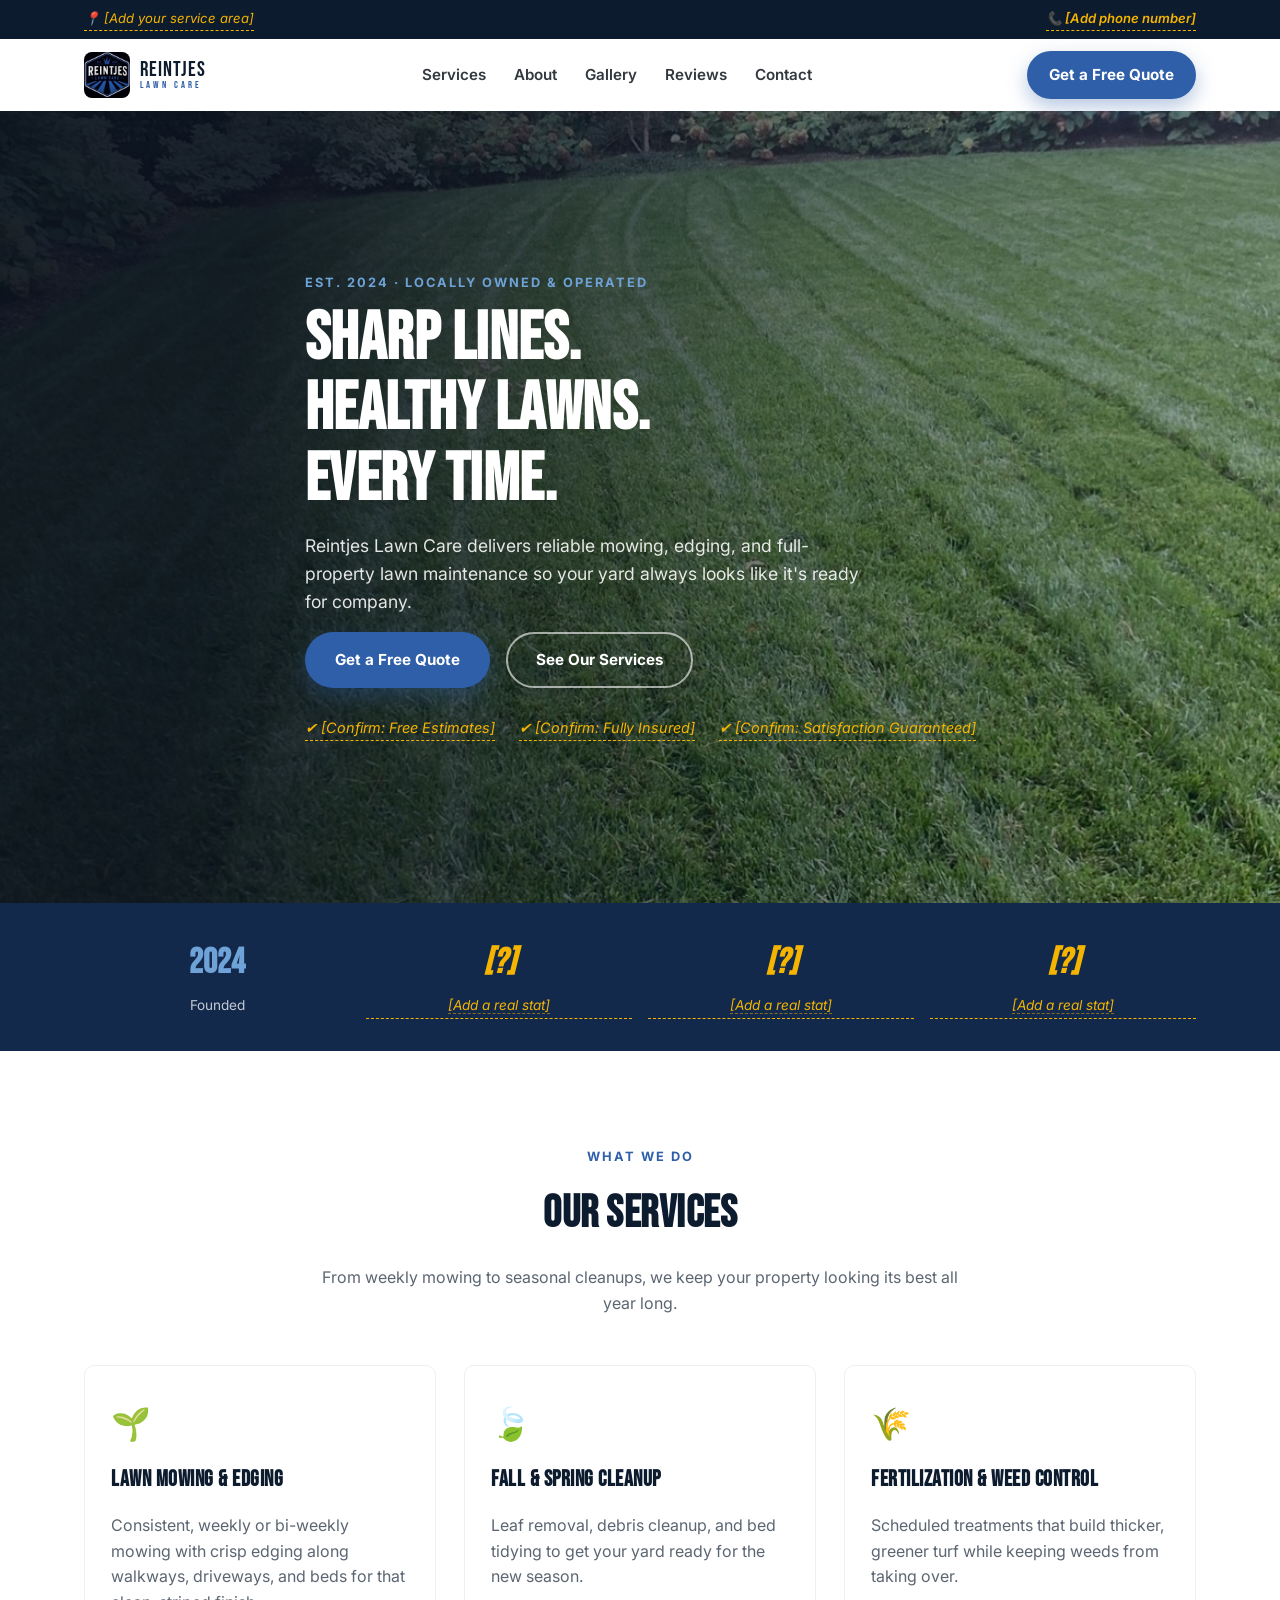
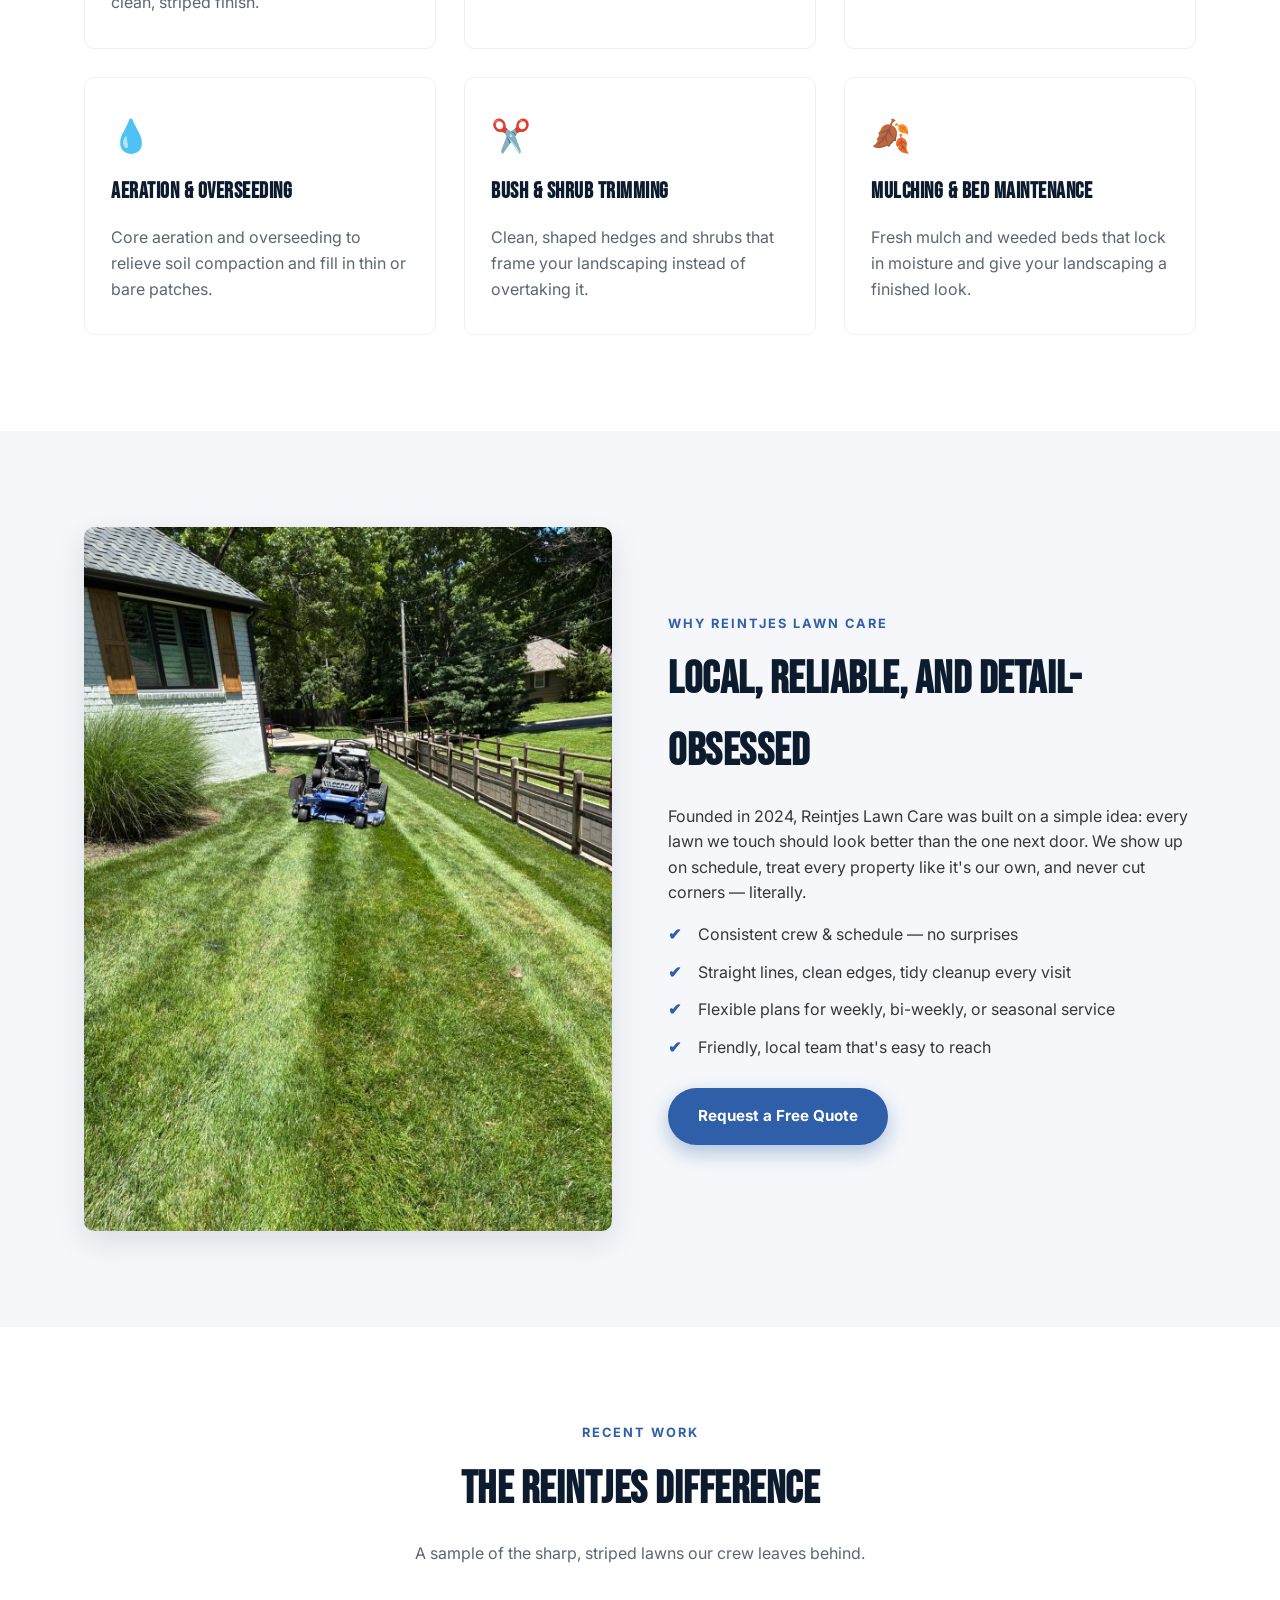
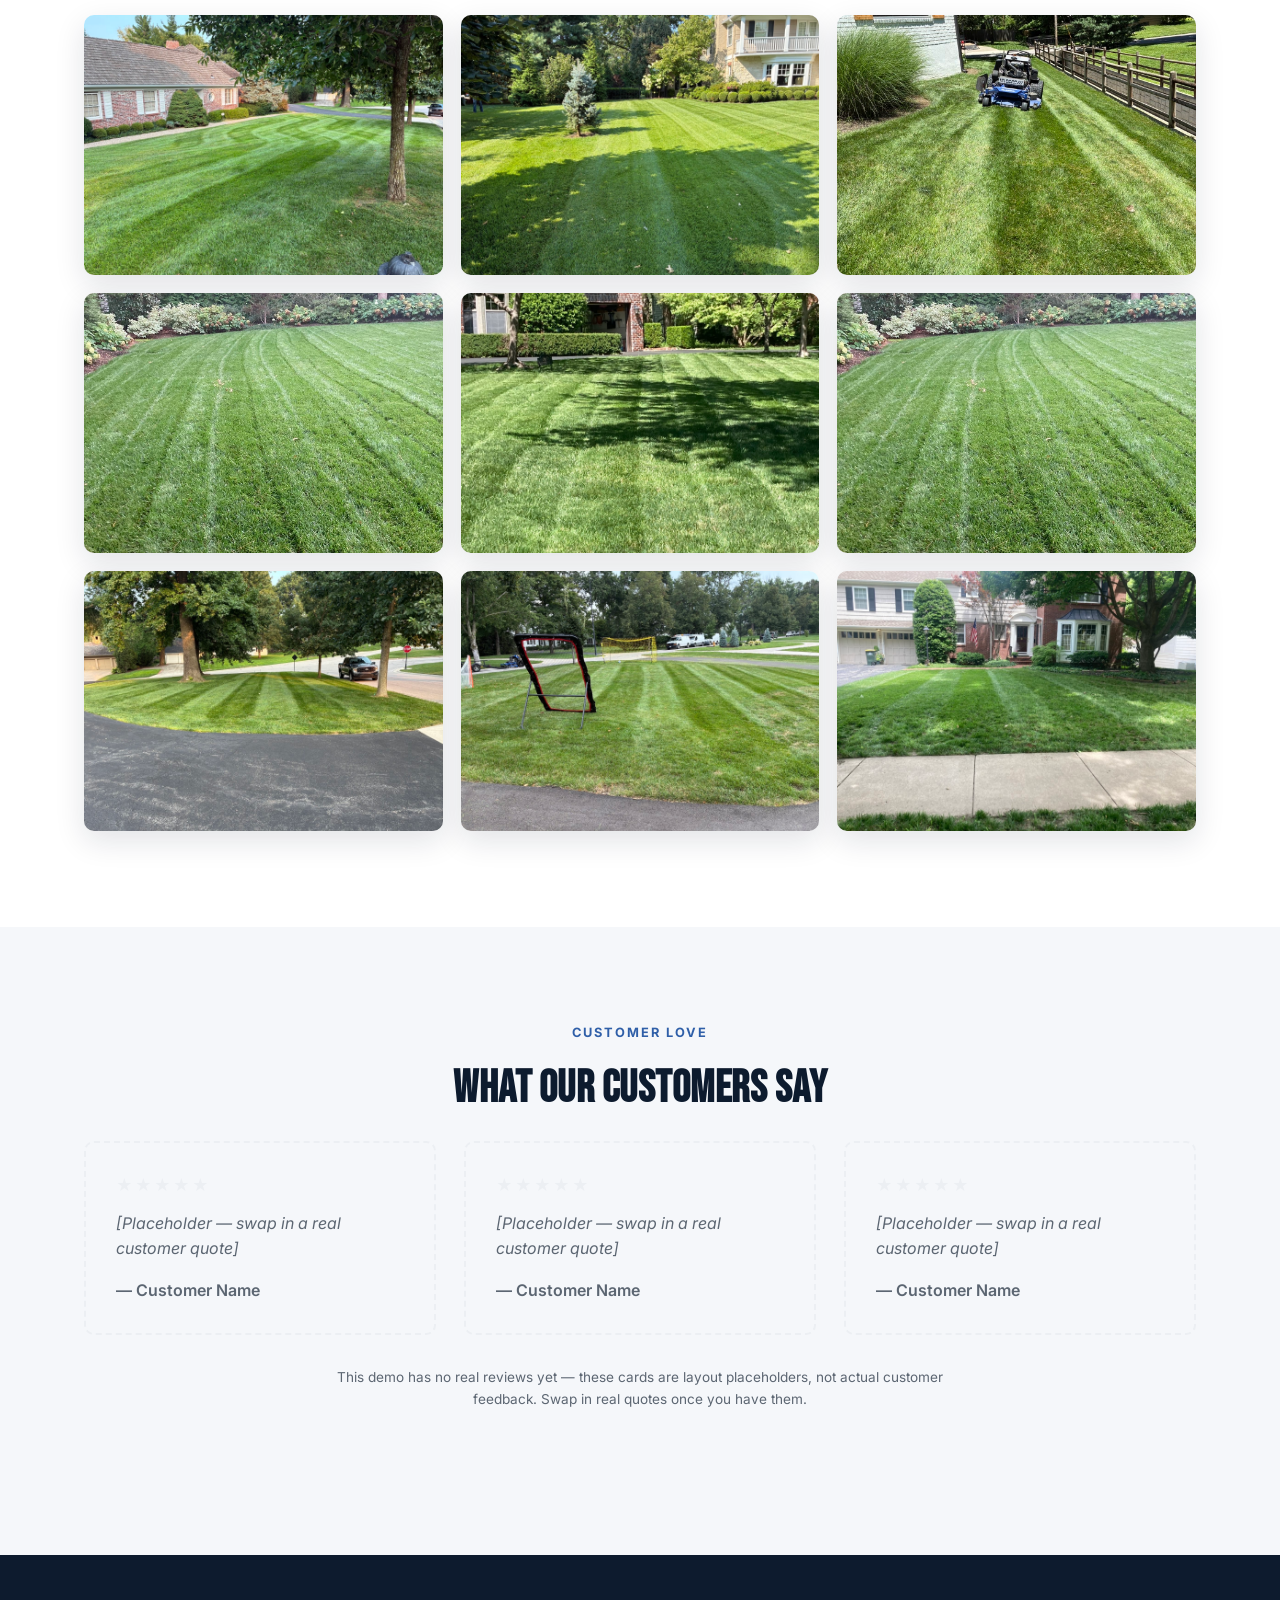
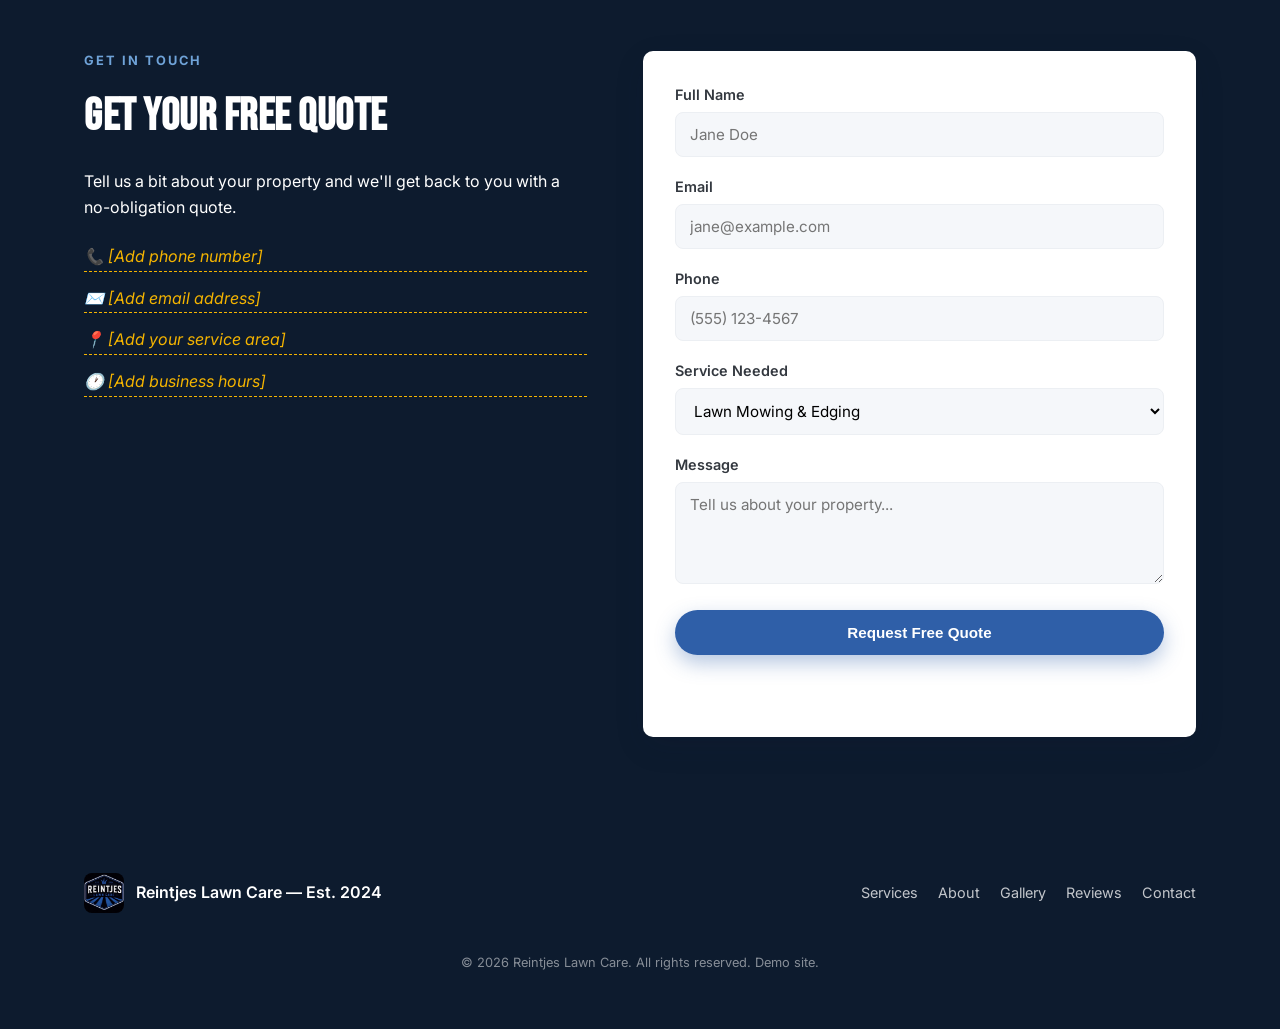
==== index.html @ 67ce86dc "Replace fabricated business facts with honest placeholders Web research turned up no real online pre" ====
<!DOCTYPE html>
<html lang="en">
<head>
<meta charset="UTF-8">
<meta name="viewport" content="width=device-width, initial-scale=1.0">
<title>Reintjes Lawn Care | Professional Lawn Service</title>
<meta name="description" content="Reintjes Lawn Care provides professional mowing, edging, fertilization, and cleanup services. Get a free quote today.">
<link rel="icon" href="assets/images/logo.jpg">
<link rel="preconnect" href="https://fonts.googleapis.com">
<link rel="preconnect" href="https://fonts.gstatic.com" crossorigin>
<link href="https://fonts.googleapis.com/css2?family=Bebas+Neue&family=Inter:wght@400;500;600;700;800&display=swap" rel="stylesheet">
<link rel="stylesheet" href="css/style.css">
</head>
<body>

<div class="topbar">
  <div class="container topbar-inner">
    <span class="placeholder-text">📍 [Add your service area]</span>
    <a href="#contact" class="placeholder-text">📞 [Add phone number]</a>
  </div>
</div>

<header class="site-header" id="header">
  <div class="container header-inner">
    <a href="#top" class="brand">
      <img src="assets/images/logo.jpg" alt="Reintjes Lawn Care logo" class="brand-logo">
      <span class="brand-text">REINTJES <span>LAWN CARE</span></span>
    </a>
    <nav class="main-nav" id="main-nav">
      <a href="#services">Services</a>
      <a href="#about">About</a>
      <a href="#gallery">Gallery</a>
      <a href="#reviews">Reviews</a>
      <a href="#contact">Contact</a>
    </nav>
    <a href="#contact" class="btn btn-primary nav-cta">Get a Free Quote</a>
    <button class="nav-toggle" id="nav-toggle" aria-label="Toggle menu">
      <span></span><span></span><span></span>
    </button>
  </div>
</header>

<section class="hero" id="top">
  <div class="hero-media">
    <img src="assets/images/hero-lawn.jpg" alt="Freshly mowed striped lawn by Reintjes Lawn Care">
    <div class="hero-overlay"></div>
  </div>
  <div class="container hero-content">
    <p class="eyebrow">Est. 2024 &middot; Locally Owned &amp; Operated</p>
    <h1>Sharp Lines. <br>Healthy Lawns. <br>Every Time.</h1>
    <p class="hero-sub">Reintjes Lawn Care delivers reliable mowing, edging, and full-property lawn maintenance so your yard always looks like it's ready for company.</p>
    <div class="hero-actions">
      <a href="#contact" class="btn btn-primary">Get a Free Quote</a>
      <a href="#services" class="btn btn-outline">See Our Services</a>
    </div>
    <ul class="hero-badges">
      <li class="placeholder-text">✔ [Confirm: Free Estimates]</li>
      <li class="placeholder-text">✔ [Confirm: Fully Insured]</li>
      <li class="placeholder-text">✔ [Confirm: Satisfaction Guaranteed]</li>
    </ul>
  </div>
</section>

<section class="strip">
  <div class="container strip-inner">
    <div class="strip-item"><strong>2024</strong><span>Founded</span></div>
    <div class="strip-item placeholder-text"><strong>[?]</strong><span>[Add a real stat]</span></div>
    <div class="strip-item placeholder-text"><strong>[?]</strong><span>[Add a real stat]</span></div>
    <div class="strip-item placeholder-text"><strong>[?]</strong><span>[Add a real stat]</span></div>
  </div>
</section>

<section class="section" id="services">
  <div class="container">
    <p class="eyebrow center">What We Do</p>
    <h2 class="section-title center">Our Services</h2>
    <p class="section-sub center">From weekly mowing to seasonal cleanups, we keep your property looking its best all year long.</p>
    <div class="services-grid">
      <div class="service-card">
        <div class="service-icon">🌱</div>
        <h3>Lawn Mowing &amp; Edging</h3>
        <p>Consistent, weekly or bi-weekly mowing with crisp edging along walkways, driveways, and beds for that clean, striped finish.</p>
      </div>
      <div class="service-card">
        <div class="service-icon">🍃</div>
        <h3>Fall &amp; Spring Cleanup</h3>
        <p>Leaf removal, debris cleanup, and bed tidying to get your yard ready for the new season.</p>
      </div>
      <div class="service-card">
        <div class="service-icon">🌾</div>
        <h3>Fertilization &amp; Weed Control</h3>
        <p>Scheduled treatments that build thicker, greener turf while keeping weeds from taking over.</p>
      </div>
      <div class="service-card">
        <div class="service-icon">💧</div>
        <h3>Aeration &amp; Overseeding</h3>
        <p>Core aeration and overseeding to relieve soil compaction and fill in thin or bare patches.</p>
      </div>
      <div class="service-card">
        <div class="service-icon">✂️</div>
        <h3>Bush &amp; Shrub Trimming</h3>
        <p>Clean, shaped hedges and shrubs that frame your landscaping instead of overtaking it.</p>
      </div>
      <div class="service-card">
        <div class="service-icon">🍂</div>
        <h3>Mulching &amp; Bed Maintenance</h3>
        <p>Fresh mulch and weeded beds that lock in moisture and give your landscaping a finished look.</p>
      </div>
    </div>
  </div>
</section>

<section class="section alt" id="about">
  <div class="container about-grid">
    <div class="about-media">
      <img src="assets/images/gallery-2.jpg" alt="Reintjes Lawn Care mower striping a backyard along a fence line">
    </div>
    <div class="about-copy">
      <p class="eyebrow">Why Reintjes Lawn Care</p>
      <h2 class="section-title">Local, Reliable, and Detail-Obsessed</h2>
      <p>Founded in 2024, Reintjes Lawn Care was built on a simple idea: every lawn we touch should look better than the one next door. We show up on schedule, treat every property like it's our own, and never cut corners &mdash; literally.</p>
      <ul class="checklist">
        <li>Consistent crew &amp; schedule &mdash; no surprises</li>
        <li>Straight lines, clean edges, tidy cleanup every visit</li>
        <li>Flexible plans for weekly, bi-weekly, or seasonal service</li>
        <li>Friendly, local team that's easy to reach</li>
      </ul>
      <a href="#contact" class="btn btn-primary">Request a Free Quote</a>
    </div>
  </div>
</section>

<section class="section" id="gallery">
  <div class="container">
    <p class="eyebrow center">Recent Work</p>
    <h2 class="section-title center">The Reintjes Difference</h2>
    <p class="section-sub center">A sample of the sharp, striped lawns our crew leaves behind.</p>
    <div class="gallery-grid">
      <div class="gallery-item">
        <img src="assets/images/gallery-3.jpg" alt="Striped front lawn along a driveway">
      </div>
      <div class="gallery-item">
        <img src="assets/images/gallery-1.jpg" alt="Large backyard with crosshatch mowing pattern">
      </div>
      <div class="gallery-item">
        <img src="assets/images/gallery-2.jpg" alt="Zero-turn mower cutting clean stripes along a fence line">
      </div>
      <div class="gallery-item">
        <img src="assets/images/gallery-4.jpg" alt="Backyard lawn bordered by garden beds at dusk">
      </div>
      <div class="gallery-item">
        <img src="assets/images/gallery-5.jpg" alt="Shaded front lawn with crisp mowing stripes">
      </div>
      <div class="gallery-item">
        <img src="assets/images/hero-lawn.jpg" alt="Freshly striped backyard lawn">
      </div>
      <div class="gallery-item">
        <img src="assets/images/gallery-6.jpg" alt="Striped corner-lot lawn near a stop sign">
      </div>
      <div class="gallery-item">
        <img src="assets/images/gallery-7.jpg" alt="Backyard practice field with crisp mowing stripes">
      </div>
      <div class="gallery-item">
        <img src="assets/images/gallery-8.jpg" alt="Striped front lawn of a brick colonial home">
      </div>
    </div>
  </div>
</section>

<section class="section alt" id="reviews">
  <div class="container">
    <p class="eyebrow center">Customer Love</p>
    <h2 class="section-title center">What Our Customers Say</h2>
    <div class="reviews-grid reviews-placeholder">
      <div class="review-card placeholder-card">
        <div class="stars">★★★★★</div>
        <p>[Placeholder — swap in a real customer quote]</p>
        <span class="review-author">&mdash; Customer Name</span>
      </div>
      <div class="review-card placeholder-card">
        <div class="stars">★★★★★</div>
        <p>[Placeholder — swap in a real customer quote]</p>
        <span class="review-author">&mdash; Customer Name</span>
      </div>
      <div class="review-card placeholder-card">
        <div class="stars">★★★★★</div>
        <p>[Placeholder — swap in a real customer quote]</p>
        <span class="review-author">&mdash; Customer Name</span>
      </div>
    </div>
    <p class="section-sub center placeholder-note">This demo has no real reviews yet — these cards are layout placeholders, not actual customer feedback. Swap in real quotes once you have them.</p>
  </div>
</section>

<section class="section cta-section" id="contact">
  <div class="container contact-grid">
    <div class="contact-info">
      <p class="eyebrow">Get In Touch</p>
      <h2 class="section-title">Get Your Free Quote</h2>
      <p>Tell us a bit about your property and we'll get back to you with a no-obligation quote.</p>
      <ul class="contact-details">
        <li class="placeholder-text">📞 [Add phone number]</li>
        <li class="placeholder-text">✉️ [Add email address]</li>
        <li class="placeholder-text">📍 [Add your service area]</li>
        <li class="placeholder-text">🕐 [Add business hours]</li>
      </ul>
    </div>
    <form class="contact-form" id="quote-form">
      <div class="form-row">
        <label for="name">Full Name</label>
        <input type="text" id="name" name="name" required placeholder="Jane Doe">
      </div>
      <div class="form-row">
        <label for="email">Email</label>
        <input type="email" id="email" name="email" required placeholder="jane@example.com">
      </div>
      <div class="form-row">
        <label for="phone">Phone</label>
        <input type="tel" id="phone" name="phone" placeholder="(555) 123-4567">
      </div>
      <div class="form-row">
        <label for="service">Service Needed</label>
        <select id="service" name="service">
          <option>Lawn Mowing &amp; Edging</option>
          <option>Fall / Spring Cleanup</option>
          <option>Fertilization &amp; Weed Control</option>
          <option>Aeration &amp; Overseeding</option>
          <option>Bush &amp; Shrub Trimming</option>
          <option>Mulching &amp; Bed Maintenance</option>
          <option>Other</option>
        </select>
      </div>
      <div class="form-row">
        <label for="message">Message</label>
        <textarea id="message" name="message" rows="4" placeholder="Tell us about your property..."></textarea>
      </div>
      <button type="submit" class="btn btn-primary btn-block">Request Free Quote</button>
      <p class="form-note" id="form-note"></p>
    </form>
  </div>
</section>

<footer class="site-footer">
  <div class="container footer-inner">
    <div class="footer-brand">
      <img src="assets/images/logo.jpg" alt="Reintjes Lawn Care logo">
      <p>Reintjes Lawn Care &mdash; Est. 2024</p>
    </div>
    <nav class="footer-nav">
      <a href="#services">Services</a>
      <a href="#about">About</a>
      <a href="#gallery">Gallery</a>
      <a href="#reviews">Reviews</a>
      <a href="#contact">Contact</a>
    </nav>
    <p class="footer-copy">&copy; <span id="year"></span> Reintjes Lawn Care. All rights reserved. Demo site.</p>
  </div>
</footer>

<a href="#contact" class="floating-cta">Get a Free Quote</a>

<script src="js/script.js"></script>
</body>
</html>
---- css/style.css ----
:root {
  --navy: #0d1b2e;
  --navy-2: #13294b;
  --blue: #2f5fa8;
  --blue-light: #6fa3d8;
  --white: #ffffff;
  --gray-50: #f5f7fa;
  --gray-100: #eceff3;
  --gray-500: #5c6672;
  --gray-700: #33383f;
  --shadow: 0 10px 30px rgba(13, 27, 46, 0.12);
  --radius: 10px;
  --max-width: 1160px;
}

* { box-sizing: border-box; }
html { scroll-behavior: smooth; }

body {
  margin: 0;
  font-family: 'Inter', -apple-system, BlinkMacSystemFont, 'Segoe UI', sans-serif;
  color: var(--gray-700);
  background: var(--white);
  line-height: 1.6;
}

img { max-width: 100%; display: block; }

.container {
  max-width: var(--max-width);
  margin: 0 auto;
  padding: 0 24px;
}

h1, h2, h3 {
  font-family: 'Bebas Neue', 'Inter', sans-serif;
  letter-spacing: 0.5px;
  color: var(--navy);
  margin: 0 0 16px;
}

h1 { font-size: clamp(2.6rem, 6vw, 4.2rem); line-height: 1.05; }
h2.section-title { font-size: clamp(2rem, 4vw, 2.8rem); }
h3 { font-size: 1.35rem; }

p { margin: 0 0 16px; }

.eyebrow {
  text-transform: uppercase;
  letter-spacing: 2px;
  font-weight: 700;
  font-size: 0.8rem;
  color: var(--blue);
  margin-bottom: 10px;
}
.eyebrow.center, .center { text-align: center; }
.section-title.center { }
.section-sub {
  max-width: 640px;
  margin: 0 auto 48px;
  color: var(--gray-500);
}
.section-sub.center { text-align: center; }

/* Buttons */
.btn {
  display: inline-flex;
  align-items: center;
  justify-content: center;
  padding: 14px 28px;
  border-radius: 999px;
  font-weight: 700;
  text-decoration: none;
  font-size: 0.95rem;
  border: 2px solid transparent;
  cursor: pointer;
  transition: transform 0.15s ease, box-shadow 0.15s ease, background 0.15s ease, color 0.15s ease;
}
.btn-primary {
  background: var(--blue);
  color: var(--white);
  box-shadow: 0 8px 20px rgba(47, 95, 168, 0.35);
}
.btn-primary:hover { background: #26518f; transform: translateY(-2px); }
.btn-outline {
  background: transparent;
  color: var(--white);
  border-color: rgba(255,255,255,0.6);
}
.btn-outline:hover { background: rgba(255,255,255,0.12); transform: translateY(-2px); }
.btn-block { width: 100%; border: none; }

/* Top bar */
.topbar {
  background: var(--navy);
  color: rgba(255,255,255,0.85);
  font-size: 0.82rem;
}
.topbar-inner {
  display: flex;
  justify-content: space-between;
  align-items: center;
  padding: 8px 24px;
  flex-wrap: wrap;
  gap: 6px;
}
.topbar a { color: var(--white); text-decoration: none; font-weight: 600; }

/* Header */
.site-header {
  background: var(--white);
  box-shadow: 0 2px 10px rgba(13,27,46,0.06);
  position: sticky;
  top: 0;
  z-index: 100;
}
.header-inner {
  display: flex;
  align-items: center;
  justify-content: space-between;
  padding: 12px 24px;
  gap: 16px;
}
.brand {
  display: flex;
  align-items: center;
  gap: 10px;
  text-decoration: none;
}
.brand-logo {
  width: 46px;
  height: 46px;
  object-fit: cover;
  border-radius: 8px;
}
.brand-text {
  font-family: 'Bebas Neue', sans-serif;
  font-size: 1.3rem;
  color: var(--navy);
  letter-spacing: 1px;
  line-height: 1;
}
.brand-text span { display: block; font-size: 0.65rem; color: var(--blue); letter-spacing: 3px; }

.main-nav {
  display: flex;
  gap: 28px;
  flex: 1;
  justify-content: center;
}
.main-nav a {
  text-decoration: none;
  color: var(--gray-700);
  font-weight: 600;
  font-size: 0.95rem;
}
.main-nav a:hover { color: var(--blue); }

.nav-cta { white-space: nowrap; padding: 10px 20px; }

.nav-toggle {
  display: none;
  flex-direction: column;
  gap: 5px;
  background: none;
  border: none;
  cursor: pointer;
  padding: 6px;
}
.nav-toggle span {
  width: 24px;
  height: 2px;
  background: var(--navy);
  display: block;
}

/* Hero */
.hero {
  position: relative;
  min-height: 88vh;
  display: flex;
  align-items: center;
  overflow: hidden;
}
.hero-media {
  position: absolute;
  inset: 0;
  z-index: 0;
}
.hero-media img {
  width: 100%;
  height: 100%;
  object-fit: cover;
}
.hero-overlay {
  position: absolute;
  inset: 0;
  background: linear-gradient(100deg, rgba(9,17,29,0.92) 20%, rgba(9,17,29,0.55) 60%, rgba(9,17,29,0.35) 100%);
}
.hero-content {
  position: relative;
  z-index: 1;
  color: var(--white);
  padding-top: 60px;
  padding-bottom: 60px;
  max-width: 760px;
}
.hero-content h1 { color: var(--white); }
.hero .eyebrow { color: var(--blue-light); }
.hero-sub {
  font-size: 1.1rem;
  color: rgba(255,255,255,0.88);
  max-width: 560px;
}
.hero-actions { display: flex; gap: 16px; flex-wrap: wrap; margin-bottom: 28px; }
.hero-badges {
  list-style: none;
  padding: 0;
  margin: 0;
  display: flex;
  gap: 24px;
  flex-wrap: wrap;
  font-size: 0.9rem;
  color: rgba(255,255,255,0.85);
}

/* Stat strip */
.strip {
  background: var(--navy-2);
  color: var(--white);
}
.strip-inner {
  display: grid;
  grid-template-columns: repeat(4, 1fr);
  gap: 16px;
  padding: 32px 24px;
  text-align: center;
}
.strip-item strong {
  display: block;
  font-family: 'Bebas Neue', sans-serif;
  font-size: 2.2rem;
  color: var(--blue-light);
}
.strip-item span { font-size: 0.85rem; color: rgba(255,255,255,0.75); }

/* Sections */
.section { padding: 96px 0; }
.section.alt { background: var(--gray-50); }

/* Services */
.services-grid {
  display: grid;
  grid-template-columns: repeat(3, 1fr);
  gap: 28px;
}
.service-card {
  background: var(--white);
  border: 1px solid var(--gray-100);
  border-radius: var(--radius);
  padding: 32px 26px;
  transition: transform 0.2s ease, box-shadow 0.2s ease;
}
.service-card:hover {
  transform: translateY(-6px);
  box-shadow: var(--shadow);
}
.service-icon { font-size: 2rem; margin-bottom: 14px; }
.service-card p { color: var(--gray-500); margin-bottom: 0; }

/* About */
.about-grid {
  display: grid;
  grid-template-columns: 1fr 1fr;
  gap: 56px;
  align-items: center;
}
.about-media img {
  border-radius: var(--radius);
  box-shadow: var(--shadow);
}
.checklist {
  list-style: none;
  padding: 0;
  margin: 0 0 28px;
}
.checklist li {
  padding-left: 30px;
  position: relative;
  margin-bottom: 12px;
  color: var(--gray-700);
}
.checklist li::before {
  content: "✔";
  position: absolute;
  left: 0;
  color: var(--blue);
  font-weight: 700;
}

/* Gallery */
.gallery-grid {
  display: grid;
  grid-template-columns: repeat(3, 1fr);
  grid-auto-rows: 260px;
  gap: 18px;
}
.gallery-item {
  overflow: hidden;
  border-radius: var(--radius);
  box-shadow: var(--shadow);
}
.gallery-item img {
  width: 100%;
  height: 100%;
  object-fit: cover;
  transition: transform 0.4s ease;
}
.gallery-item:hover img { transform: scale(1.05); }

/* Reviews */
.reviews-grid {
  display: grid;
  grid-template-columns: repeat(3, 1fr);
  gap: 28px;
}
.review-card {
  background: var(--white);
  border-radius: var(--radius);
  padding: 30px;
  box-shadow: var(--shadow);
}
.stars { color: #f4b400; letter-spacing: 2px; margin-bottom: 12px; }
.review-author { font-weight: 700; color: var(--navy); }

.placeholder-card {
  border: 2px dashed var(--gray-100);
  box-shadow: none;
  background: var(--gray-50);
}
.placeholder-card .stars { color: var(--gray-100); }
.placeholder-card p { color: var(--gray-500); font-style: italic; }
.placeholder-card .review-author { color: var(--gray-500); font-weight: 600; }
.placeholder-note { margin-top: 32px; font-size: 0.85rem; }

.placeholder-text {
  color: #f4b400 !important;
  border-bottom: 1px dashed #f4b400;
  padding-bottom: 1px;
  font-style: italic;
}
.placeholder-text:hover { color: #f4b400 !important; }
.placeholder-text strong,
.placeholder-text span { color: #f4b400 !important; }
.strip-item.placeholder-text span { border-bottom: 1px dashed rgba(244, 180, 0, 0.5); }

/* Contact */
.cta-section { background: var(--navy); color: var(--white); }
.cta-section .eyebrow { color: var(--blue-light); }
.cta-section .section-title { color: var(--white); }
.contact-grid {
  display: grid;
  grid-template-columns: 1fr 1.1fr;
  gap: 56px;
  align-items: start;
}
.contact-details { list-style: none; padding: 0; margin-top: 24px; }
.contact-details li { margin-bottom: 14px; font-size: 1rem; }
.contact-details a { color: var(--white); text-decoration: none; font-weight: 600; }

.contact-form {
  background: var(--white);
  padding: 32px;
  border-radius: var(--radius);
  box-shadow: var(--shadow);
  color: var(--gray-700);
}
.form-row { margin-bottom: 18px; }
.form-row label {
  display: block;
  font-weight: 600;
  margin-bottom: 6px;
  font-size: 0.9rem;
}
.form-row input,
.form-row select,
.form-row textarea {
  width: 100%;
  padding: 12px 14px;
  border: 1px solid var(--gray-100);
  border-radius: 8px;
  font-family: inherit;
  font-size: 0.95rem;
  background: var(--gray-50);
}
.form-row input:focus,
.form-row select:focus,
.form-row textarea:focus {
  outline: none;
  border-color: var(--blue);
  background: var(--white);
}
.form-note {
  margin-top: 14px;
  font-weight: 600;
  color: var(--blue);
  min-height: 20px;
}

/* Footer */
.site-footer {
  background: var(--navy);
  color: rgba(255,255,255,0.75);
  padding: 40px 0;
}
.footer-inner {
  display: flex;
  align-items: center;
  justify-content: space-between;
  flex-wrap: wrap;
  gap: 20px;
}
.footer-brand { display: flex; align-items: center; gap: 12px; }
.footer-brand img { width: 40px; height: 40px; border-radius: 8px; }
.footer-brand p { margin: 0; font-weight: 600; color: var(--white); }
.footer-nav { display: flex; gap: 20px; flex-wrap: wrap; }
.footer-nav a { color: rgba(255,255,255,0.75); text-decoration: none; font-size: 0.9rem; }
.footer-nav a:hover { color: var(--white); }
.footer-copy { width: 100%; text-align: center; font-size: 0.8rem; margin-top: 20px; color: rgba(255,255,255,0.5); }

/* Floating CTA (mobile) */
.floating-cta {
  display: none;
  position: fixed;
  bottom: 18px;
  left: 50%;
  transform: translateX(-50%);
  background: var(--blue);
  color: var(--white);
  padding: 14px 28px;
  border-radius: 999px;
  text-decoration: none;
  font-weight: 700;
  box-shadow: 0 10px 24px rgba(0,0,0,0.3);
  z-index: 200;
}

/* Responsive */
@media (max-width: 960px) {
  .services-grid { grid-template-columns: repeat(2, 1fr); }
  .about-grid, .contact-grid { grid-template-columns: 1fr; }
  .reviews-grid { grid-template-columns: 1fr; }
  .strip-inner { grid-template-columns: repeat(2, 1fr); }
}

@media (max-width: 780px) {
  .main-nav { display: none; }
  .nav-cta { display: none; }
  .nav-toggle { display: flex; }
  .site-header.nav-open .main-nav {
    display: flex;
    flex-direction: column;
    position: absolute;
    top: 100%;
    left: 0;
    right: 0;
    background: var(--white);
    padding: 20px 24px;
    box-shadow: 0 10px 20px rgba(0,0,0,0.08);
    gap: 16px;
  }
  .services-grid { grid-template-columns: 1fr; }
  .gallery-grid { grid-template-columns: 1fr; grid-auto-rows: auto; }
  .gallery-item { height: 260px; }
  .floating-cta { display: block; }
  .section { padding: 64px 0; }
}
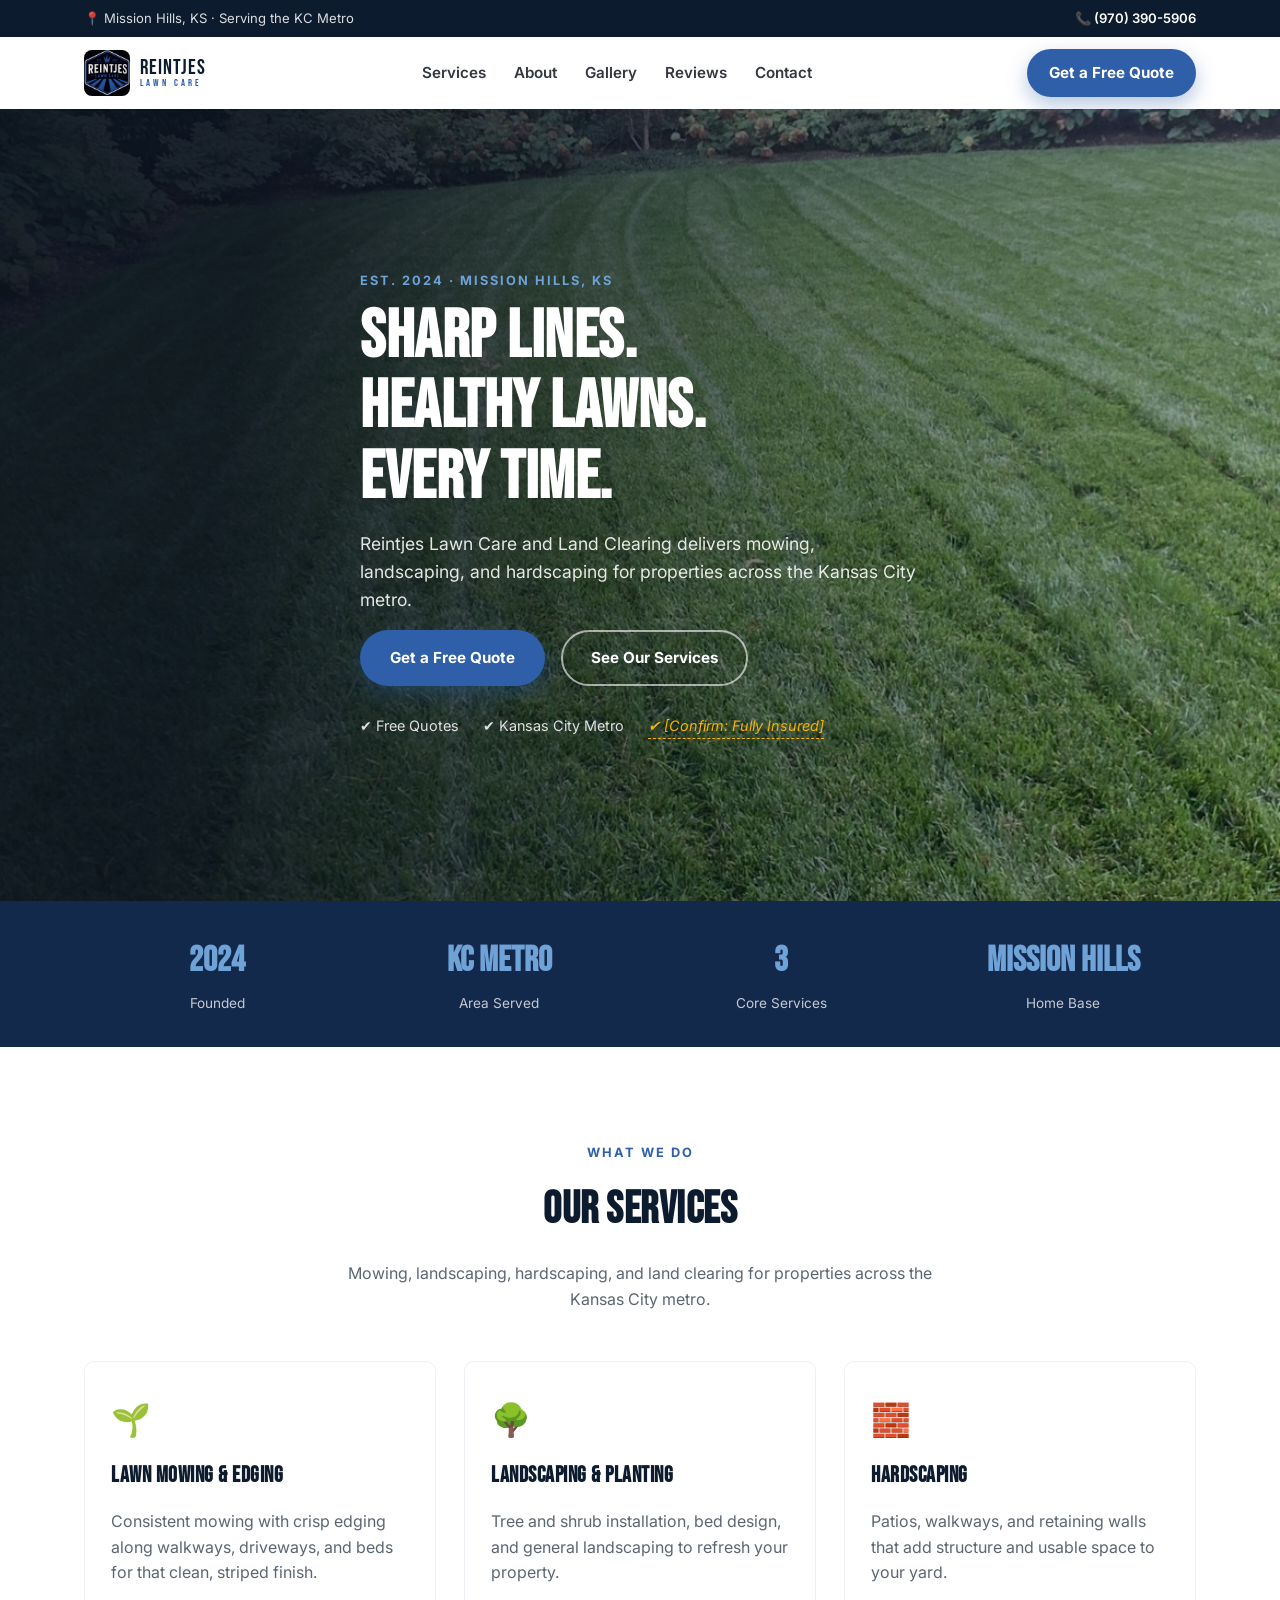
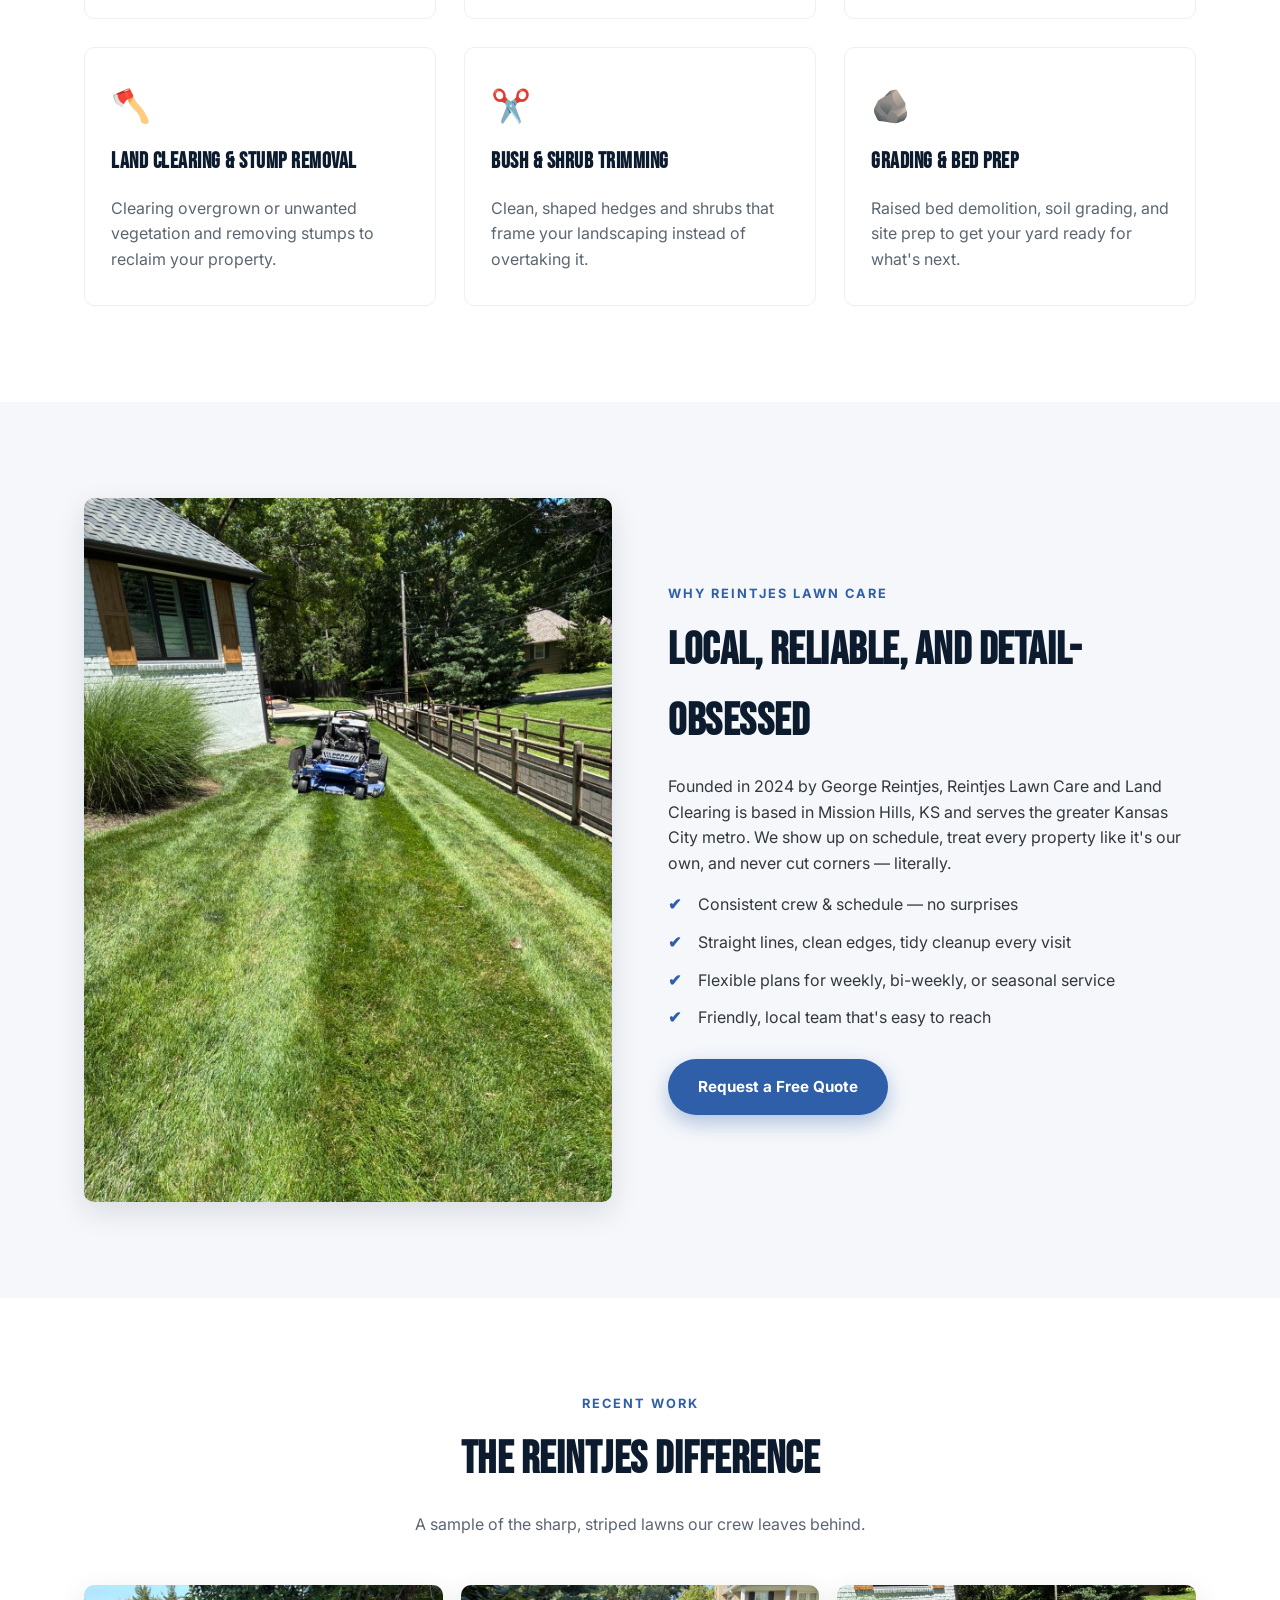
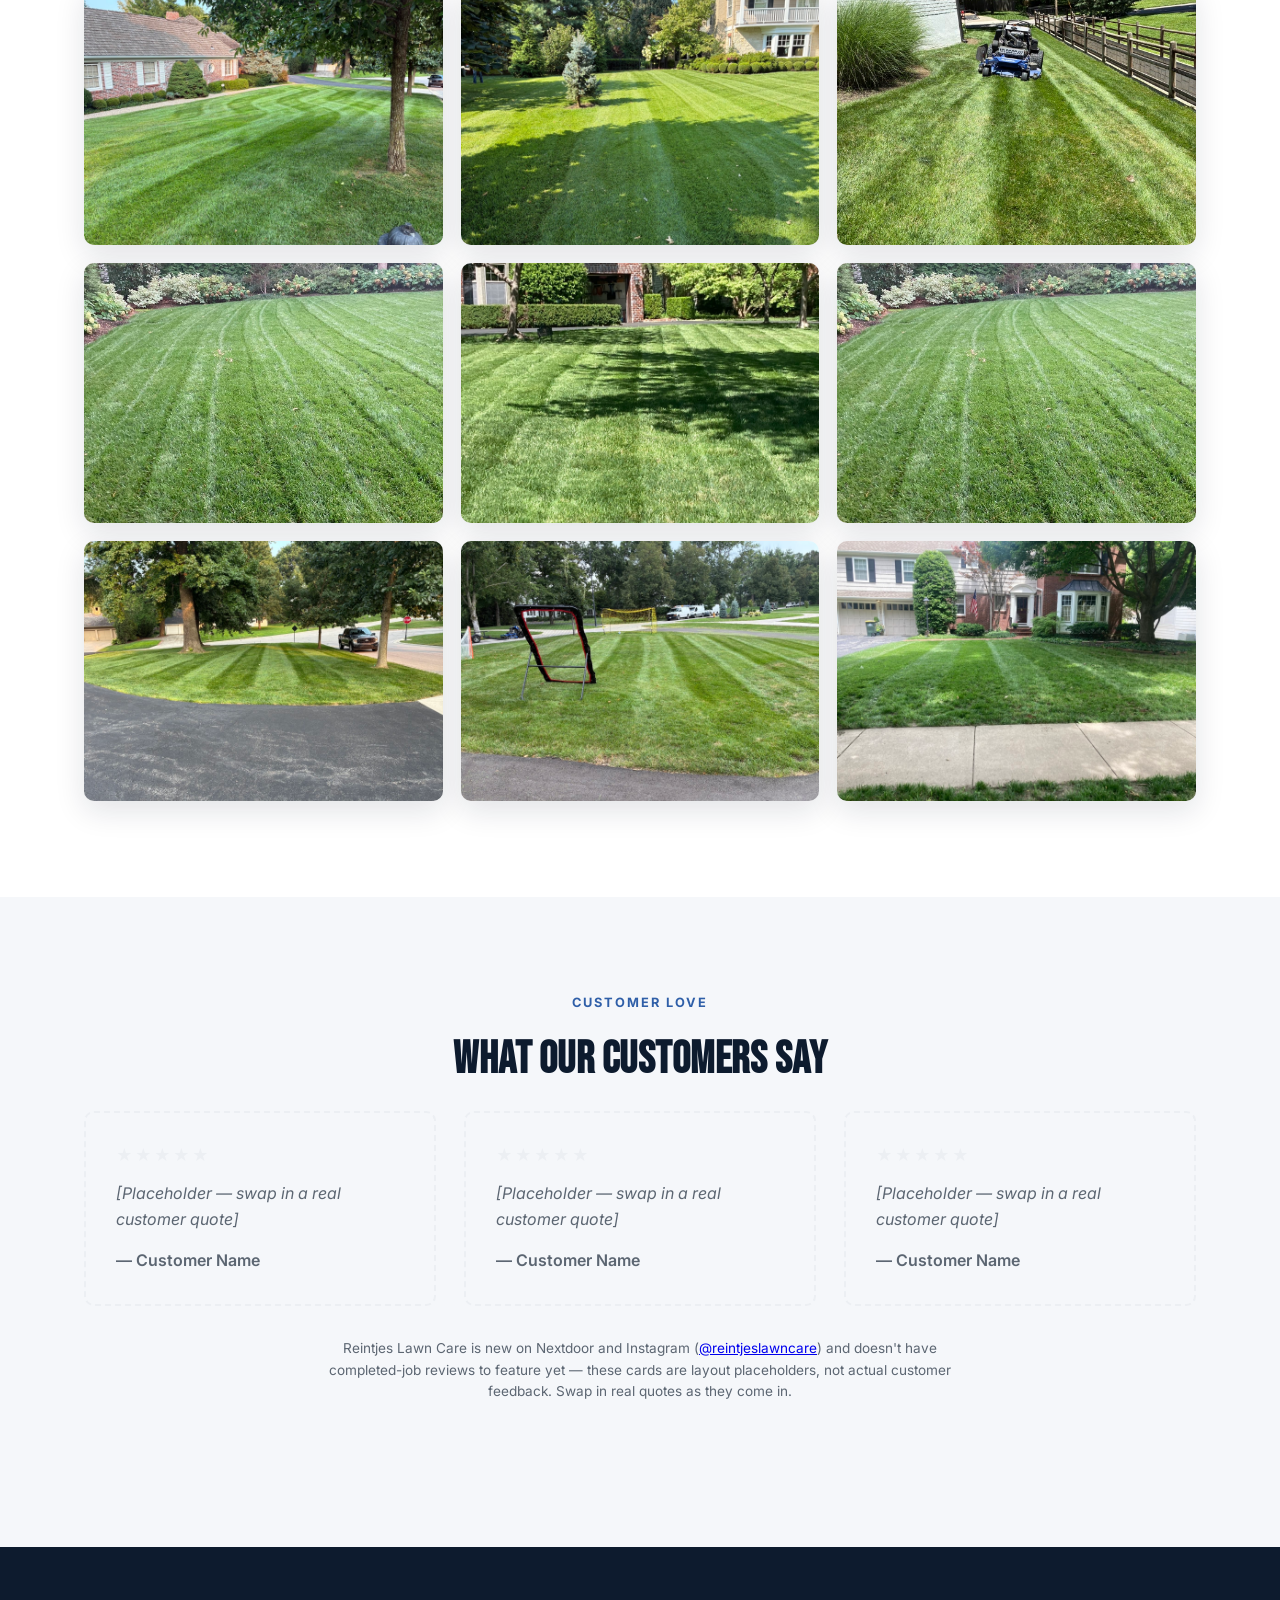
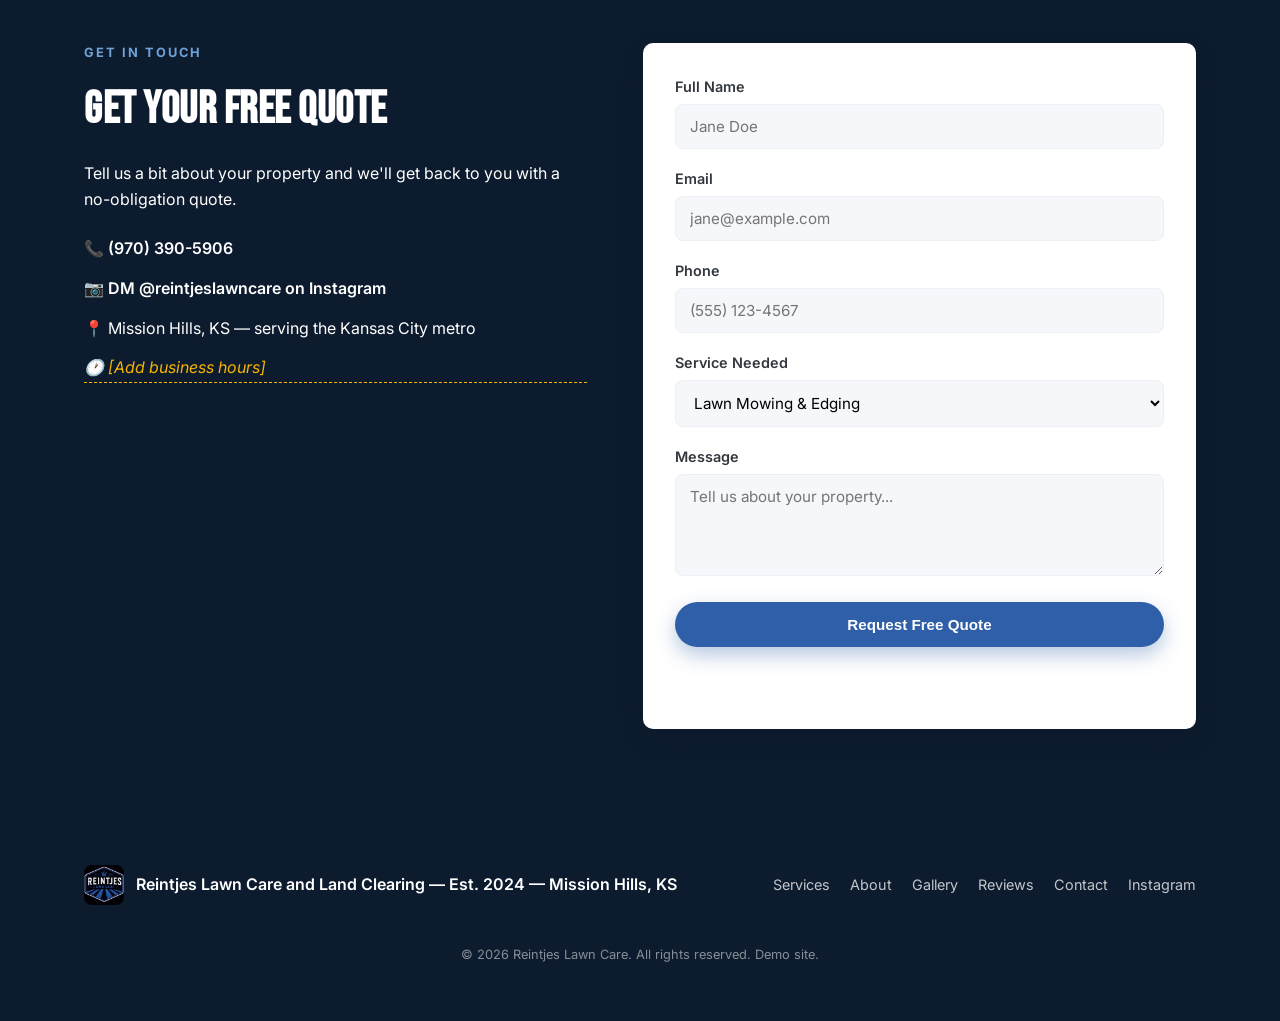
==== commit 637009dd: "Replace placeholders with real business info from Nextdoor/Instagram Pull real, verifiable facts fro" ====
--- a/index.html
+++ b/index.html
@@ -3,8 +3,8 @@
 <head>
 <meta charset="UTF-8">
 <meta name="viewport" content="width=device-width, initial-scale=1.0">
-<title>Reintjes Lawn Care | Professional Lawn Service</title>
-<meta name="description" content="Reintjes Lawn Care provides professional mowing, edging, fertilization, and cleanup services. Get a free quote today.">
+<title>Reintjes Lawn Care | Mowing, Landscaping &amp; Hardscaping in Kansas City</title>
+<meta name="description" content="Reintjes Lawn Care and Land Clearing provides mowing, landscaping, hardscaping, and land clearing services in Mission Hills, KS and the greater Kansas City metro. DM us for a free quote.">
 <link rel="icon" href="assets/images/logo.jpg">
 <link rel="preconnect" href="https://fonts.googleapis.com">
 <link rel="preconnect" href="https://fonts.gstatic.com" crossorigin>
@@ -15,8 +15,8 @@
 
 <div class="topbar">
   <div class="container topbar-inner">
-    <span class="placeholder-text">📍 [Add your service area]</span>
-    <a href="#contact" class="placeholder-text">📞 [Add phone number]</a>
+    <span>📍 Mission Hills, KS &middot; Serving the KC Metro</span>
+    <a href="tel:+19703905906">📞 (970) 390-5906</a>
   </div>
 </div>
 
@@ -46,17 +46,17 @@
     <div class="hero-overlay"></div>
   </div>
   <div class="container hero-content">
-    <p class="eyebrow">Est. 2024 &middot; Locally Owned &amp; Operated</p>
+    <p class="eyebrow">Est. 2024 &middot; Mission Hills, KS</p>
     <h1>Sharp Lines. <br>Healthy Lawns. <br>Every Time.</h1>
-    <p class="hero-sub">Reintjes Lawn Care delivers reliable mowing, edging, and full-property lawn maintenance so your yard always looks like it's ready for company.</p>
+    <p class="hero-sub">Reintjes Lawn Care and Land Clearing delivers mowing, landscaping, and hardscaping for properties across the Kansas City metro.</p>
     <div class="hero-actions">
       <a href="#contact" class="btn btn-primary">Get a Free Quote</a>
       <a href="#services" class="btn btn-outline">See Our Services</a>
     </div>
     <ul class="hero-badges">
-      <li class="placeholder-text">✔ [Confirm: Free Estimates]</li>
+      <li>✔ Free Quotes</li>
+      <li>✔ Kansas City Metro</li>
       <li class="placeholder-text">✔ [Confirm: Fully Insured]</li>
-      <li class="placeholder-text">✔ [Confirm: Satisfaction Guaranteed]</li>
     </ul>
   </div>
 </section>
@@ -64,9 +64,9 @@
 <section class="strip">
   <div class="container strip-inner">
     <div class="strip-item"><strong>2024</strong><span>Founded</span></div>
-    <div class="strip-item placeholder-text"><strong>[?]</strong><span>[Add a real stat]</span></div>
-    <div class="strip-item placeholder-text"><strong>[?]</strong><span>[Add a real stat]</span></div>
-    <div class="strip-item placeholder-text"><strong>[?]</strong><span>[Add a real stat]</span></div>
+    <div class="strip-item"><strong>KC Metro</strong><span>Area Served</span></div>
+    <div class="strip-item"><strong>3</strong><span>Core Services</span></div>
+    <div class="strip-item"><strong>Mission Hills</strong><span>Home Base</span></div>
   </div>
 </section>
 
@@ -74,27 +74,27 @@
   <div class="container">
     <p class="eyebrow center">What We Do</p>
     <h2 class="section-title center">Our Services</h2>
-    <p class="section-sub center">From weekly mowing to seasonal cleanups, we keep your property looking its best all year long.</p>
+    <p class="section-sub center">Mowing, landscaping, hardscaping, and land clearing for properties across the Kansas City metro.</p>
     <div class="services-grid">
       <div class="service-card">
         <div class="service-icon">🌱</div>
         <h3>Lawn Mowing &amp; Edging</h3>
-        <p>Consistent, weekly or bi-weekly mowing with crisp edging along walkways, driveways, and beds for that clean, striped finish.</p>
-      </div>
-      <div class="service-card">
-        <div class="service-icon">🍃</div>
-        <h3>Fall &amp; Spring Cleanup</h3>
-        <p>Leaf removal, debris cleanup, and bed tidying to get your yard ready for the new season.</p>
-      </div>
-      <div class="service-card">
-        <div class="service-icon">🌾</div>
-        <h3>Fertilization &amp; Weed Control</h3>
-        <p>Scheduled treatments that build thicker, greener turf while keeping weeds from taking over.</p>
-      </div>
-      <div class="service-card">
-        <div class="service-icon">💧</div>
-        <h3>Aeration &amp; Overseeding</h3>
-        <p>Core aeration and overseeding to relieve soil compaction and fill in thin or bare patches.</p>
+        <p>Consistent mowing with crisp edging along walkways, driveways, and beds for that clean, striped finish.</p>
+      </div>
+      <div class="service-card">
+        <div class="service-icon">🌳</div>
+        <h3>Landscaping &amp; Planting</h3>
+        <p>Tree and shrub installation, bed design, and general landscaping to refresh your property.</p>
+      </div>
+      <div class="service-card">
+        <div class="service-icon">🧱</div>
+        <h3>Hardscaping</h3>
+        <p>Patios, walkways, and retaining walls that add structure and usable space to your yard.</p>
+      </div>
+      <div class="service-card">
+        <div class="service-icon">🪓</div>
+        <h3>Land Clearing &amp; Stump Removal</h3>
+        <p>Clearing overgrown or unwanted vegetation and removing stumps to reclaim your property.</p>
       </div>
       <div class="service-card">
         <div class="service-icon">✂️</div>
@@ -102,9 +102,9 @@
         <p>Clean, shaped hedges and shrubs that frame your landscaping instead of overtaking it.</p>
       </div>
       <div class="service-card">
-        <div class="service-icon">🍂</div>
-        <h3>Mulching &amp; Bed Maintenance</h3>
-        <p>Fresh mulch and weeded beds that lock in moisture and give your landscaping a finished look.</p>
+        <div class="service-icon">🪨</div>
+        <h3>Grading &amp; Bed Prep</h3>
+        <p>Raised bed demolition, soil grading, and site prep to get your yard ready for what's next.</p>
       </div>
     </div>
   </div>
@@ -118,7 +118,7 @@
     <div class="about-copy">
       <p class="eyebrow">Why Reintjes Lawn Care</p>
       <h2 class="section-title">Local, Reliable, and Detail-Obsessed</h2>
-      <p>Founded in 2024, Reintjes Lawn Care was built on a simple idea: every lawn we touch should look better than the one next door. We show up on schedule, treat every property like it's our own, and never cut corners &mdash; literally.</p>
+      <p>Founded in 2024 by George Reintjes, Reintjes Lawn Care and Land Clearing is based in Mission Hills, KS and serves the greater Kansas City metro. We show up on schedule, treat every property like it's our own, and never cut corners &mdash; literally.</p>
       <ul class="checklist">
         <li>Consistent crew &amp; schedule &mdash; no surprises</li>
         <li>Straight lines, clean edges, tidy cleanup every visit</li>
@@ -188,7 +188,7 @@
         <span class="review-author">&mdash; Customer Name</span>
       </div>
     </div>
-    <p class="section-sub center placeholder-note">This demo has no real reviews yet — these cards are layout placeholders, not actual customer feedback. Swap in real quotes once you have them.</p>
+    <p class="section-sub center placeholder-note">Reintjes Lawn Care is new on Nextdoor and Instagram (<a href="https://www.instagram.com/reintjeslawncare" target="_blank" rel="noopener">@reintjeslawncare</a>) and doesn't have completed-job reviews to feature yet — these cards are layout placeholders, not actual customer feedback. Swap in real quotes as they come in.</p>
   </div>
 </section>
 
@@ -199,9 +199,9 @@
       <h2 class="section-title">Get Your Free Quote</h2>
       <p>Tell us a bit about your property and we'll get back to you with a no-obligation quote.</p>
       <ul class="contact-details">
-        <li class="placeholder-text">📞 [Add phone number]</li>
-        <li class="placeholder-text">✉️ [Add email address]</li>
-        <li class="placeholder-text">📍 [Add your service area]</li>
+        <li>📞 <a href="tel:+19703905906">(970) 390-5906</a></li>
+        <li>📷 <a href="https://www.instagram.com/reintjeslawncare" target="_blank" rel="noopener">DM @reintjeslawncare on Instagram</a></li>
+        <li>📍 Mission Hills, KS &mdash; serving the Kansas City metro</li>
         <li class="placeholder-text">🕐 [Add business hours]</li>
       </ul>
     </div>
@@ -222,11 +222,11 @@
         <label for="service">Service Needed</label>
         <select id="service" name="service">
           <option>Lawn Mowing &amp; Edging</option>
-          <option>Fall / Spring Cleanup</option>
-          <option>Fertilization &amp; Weed Control</option>
-          <option>Aeration &amp; Overseeding</option>
+          <option>Landscaping &amp; Planting</option>
+          <option>Hardscaping</option>
+          <option>Land Clearing &amp; Stump Removal</option>
           <option>Bush &amp; Shrub Trimming</option>
-          <option>Mulching &amp; Bed Maintenance</option>
+          <option>Grading &amp; Bed Prep</option>
           <option>Other</option>
         </select>
       </div>
@@ -244,7 +244,7 @@
   <div class="container footer-inner">
     <div class="footer-brand">
       <img src="assets/images/logo.jpg" alt="Reintjes Lawn Care logo">
-      <p>Reintjes Lawn Care &mdash; Est. 2024</p>
+      <p>Reintjes Lawn Care and Land Clearing &mdash; Est. 2024 &mdash; Mission Hills, KS</p>
     </div>
     <nav class="footer-nav">
       <a href="#services">Services</a>
@@ -252,6 +252,7 @@
       <a href="#gallery">Gallery</a>
       <a href="#reviews">Reviews</a>
       <a href="#contact">Contact</a>
+      <a href="https://www.instagram.com/reintjeslawncare" target="_blank" rel="noopener">Instagram</a>
     </nav>
     <p class="footer-copy">&copy; <span id="year"></span> Reintjes Lawn Care. All rights reserved. Demo site.</p>
   </div>
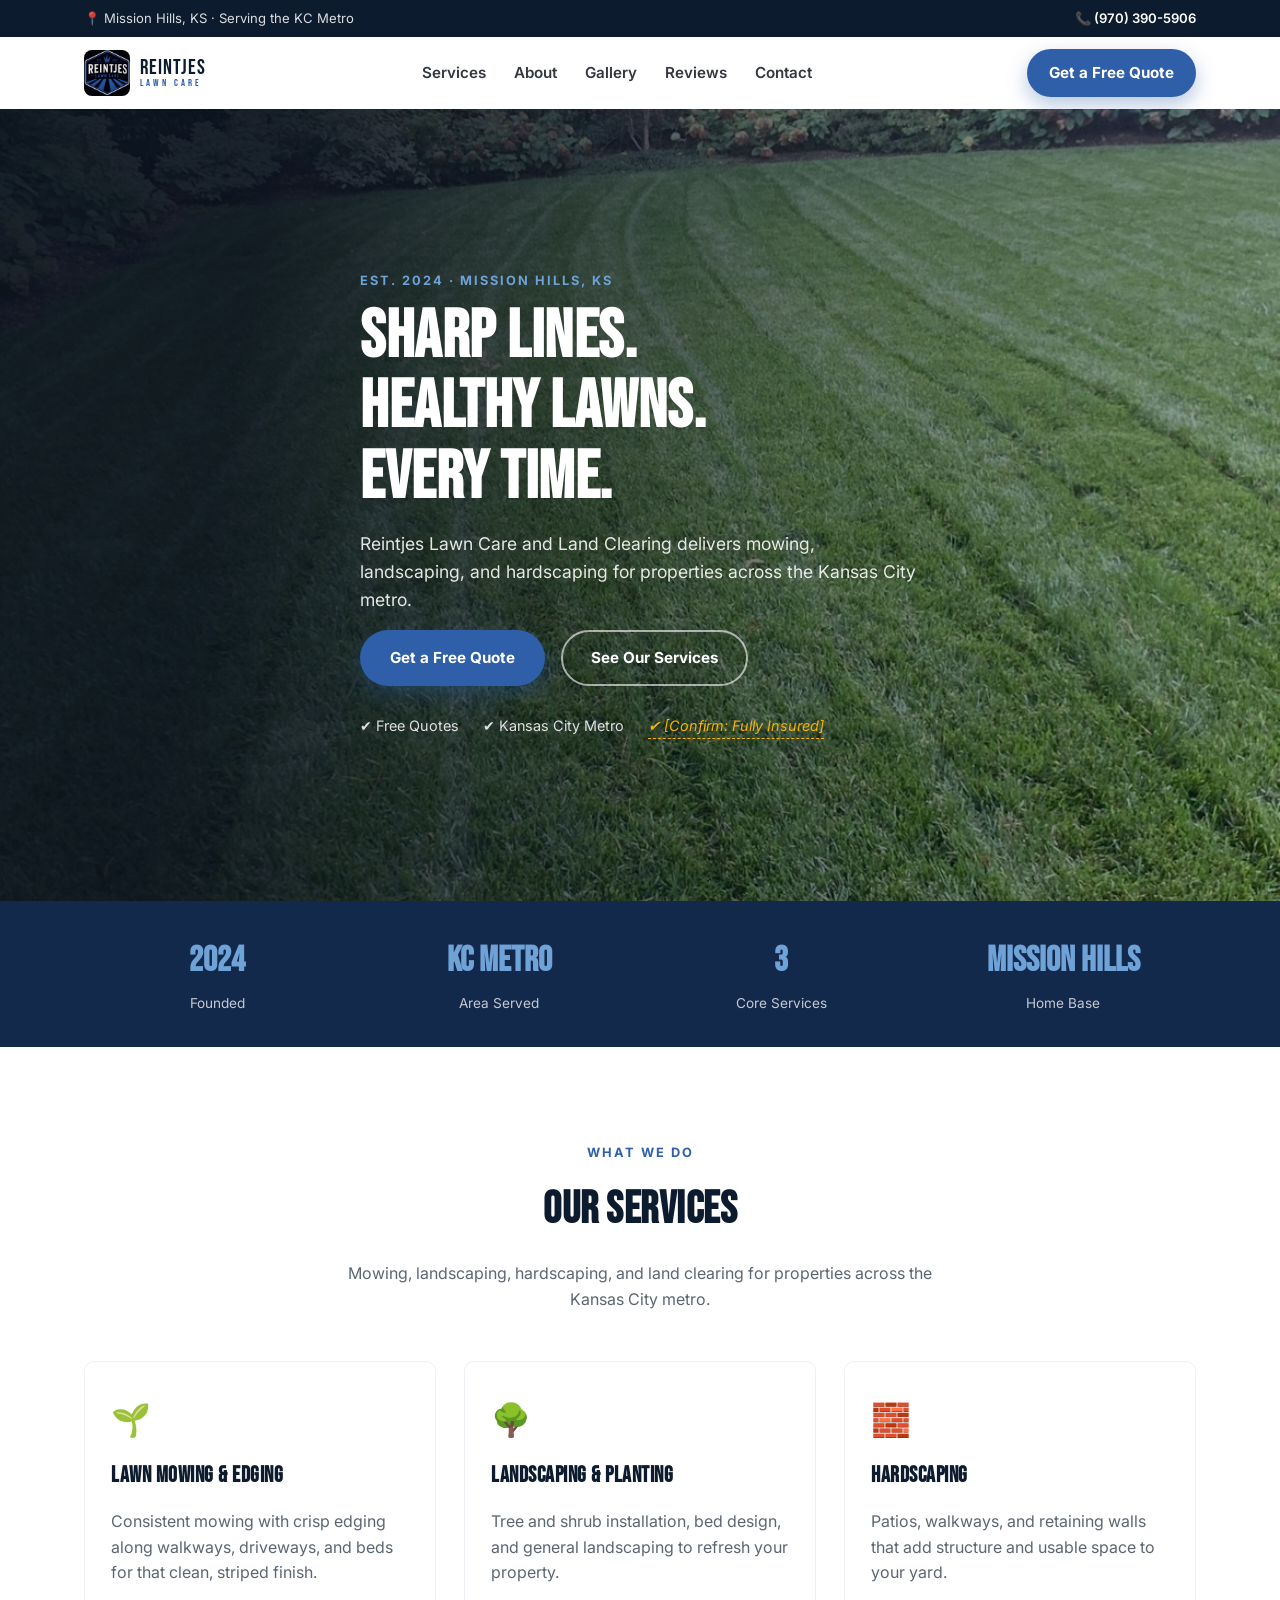
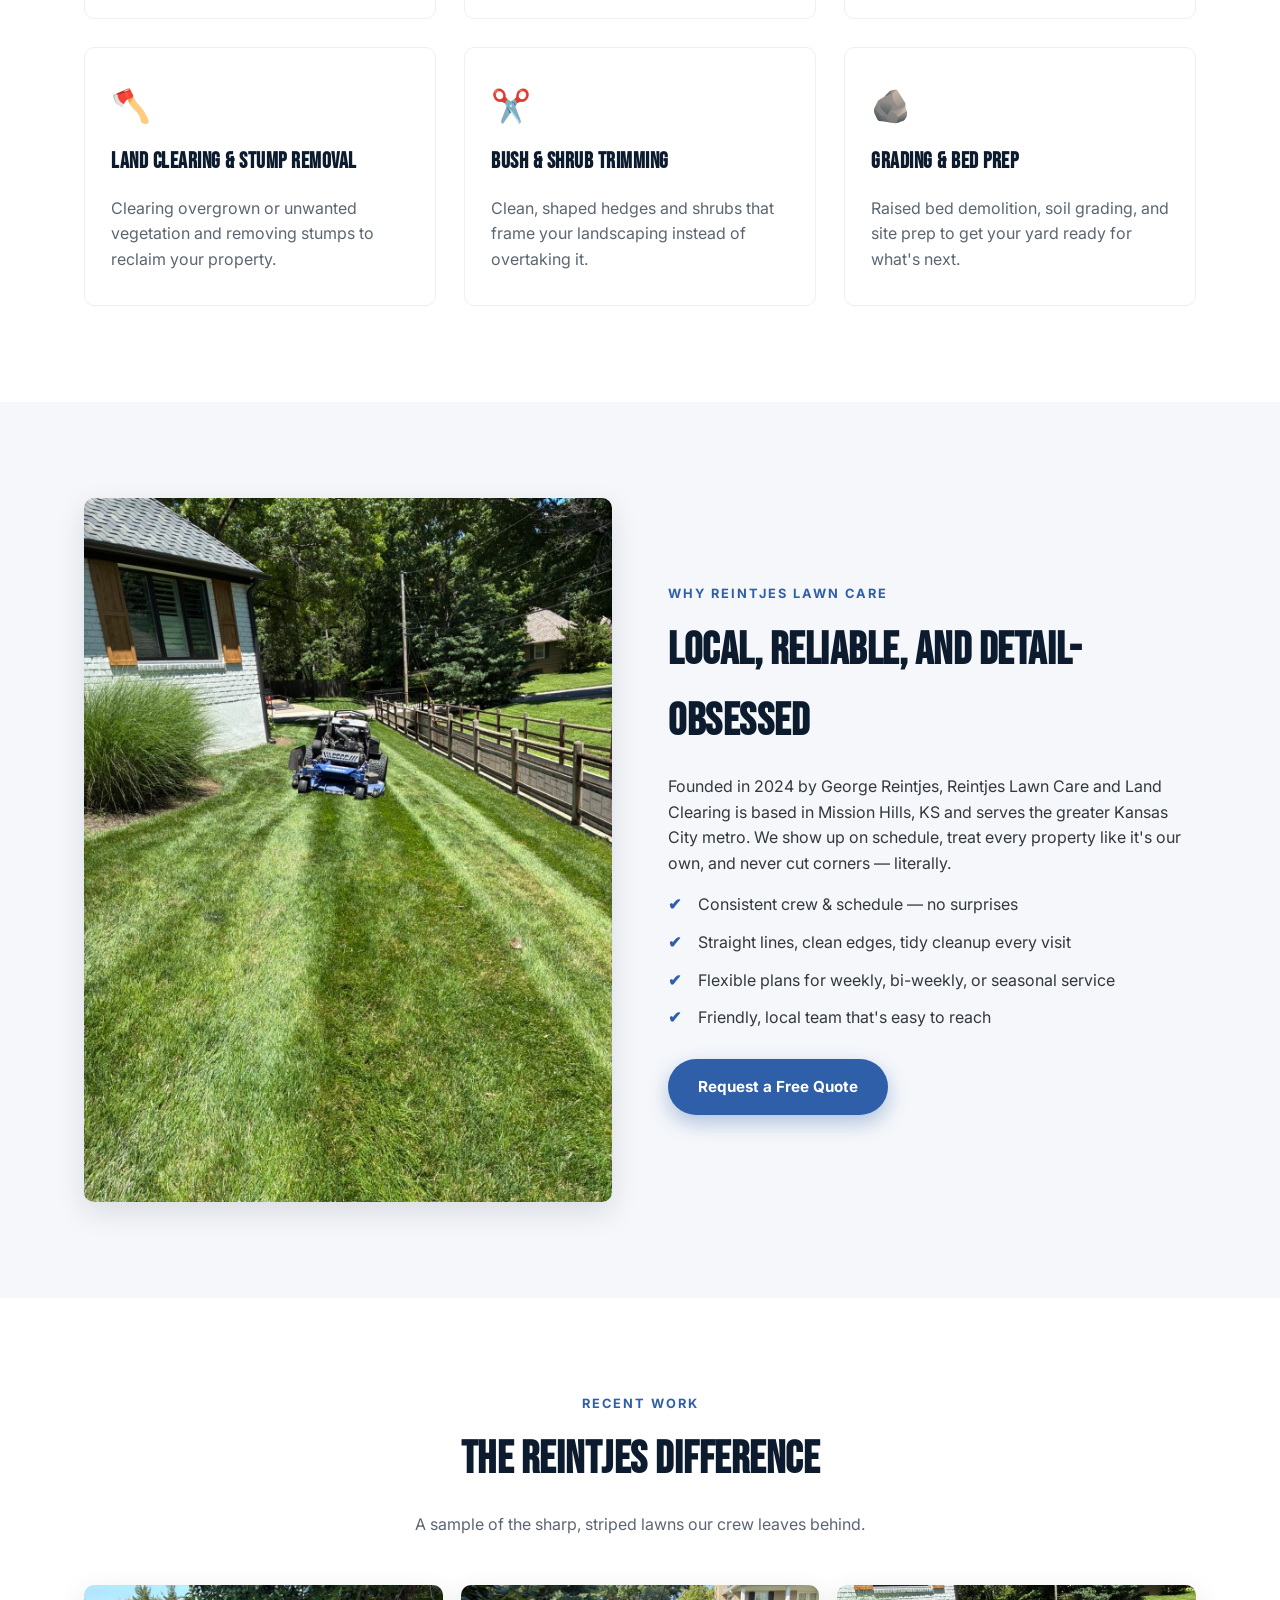
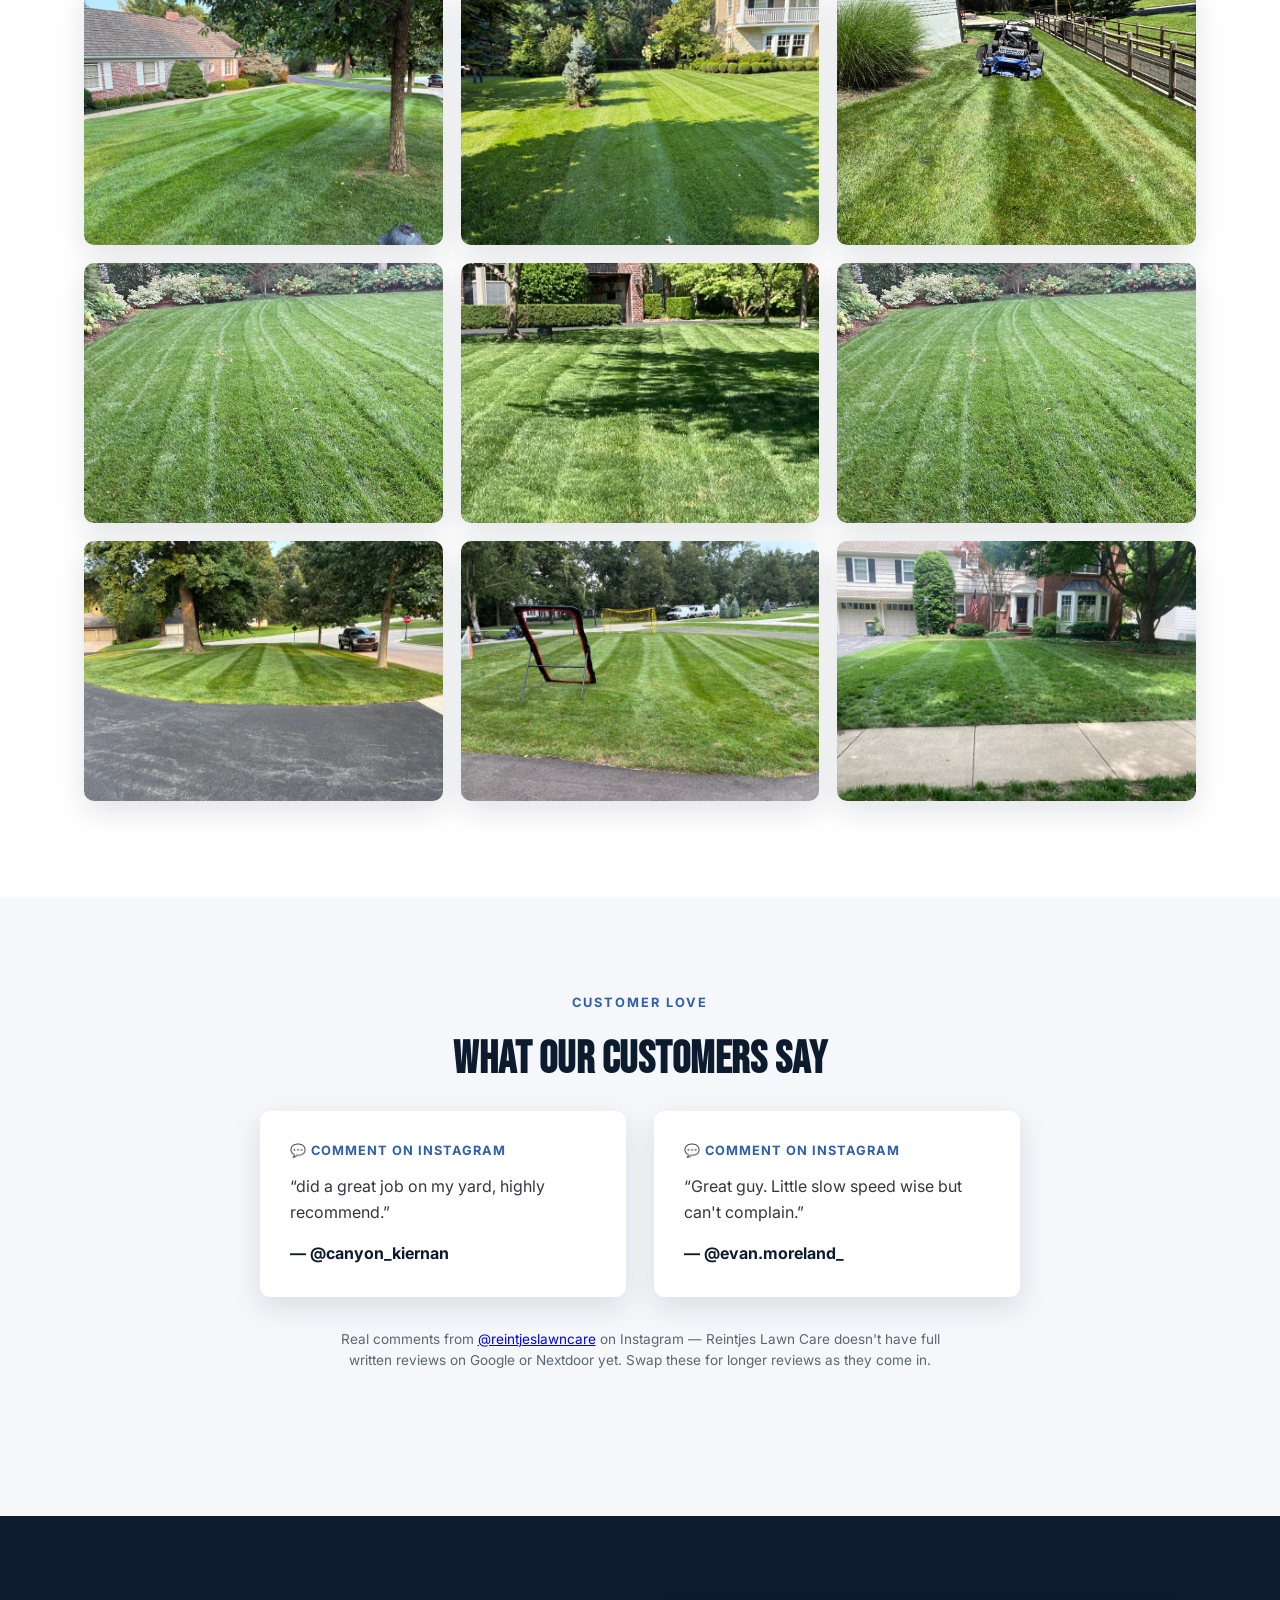
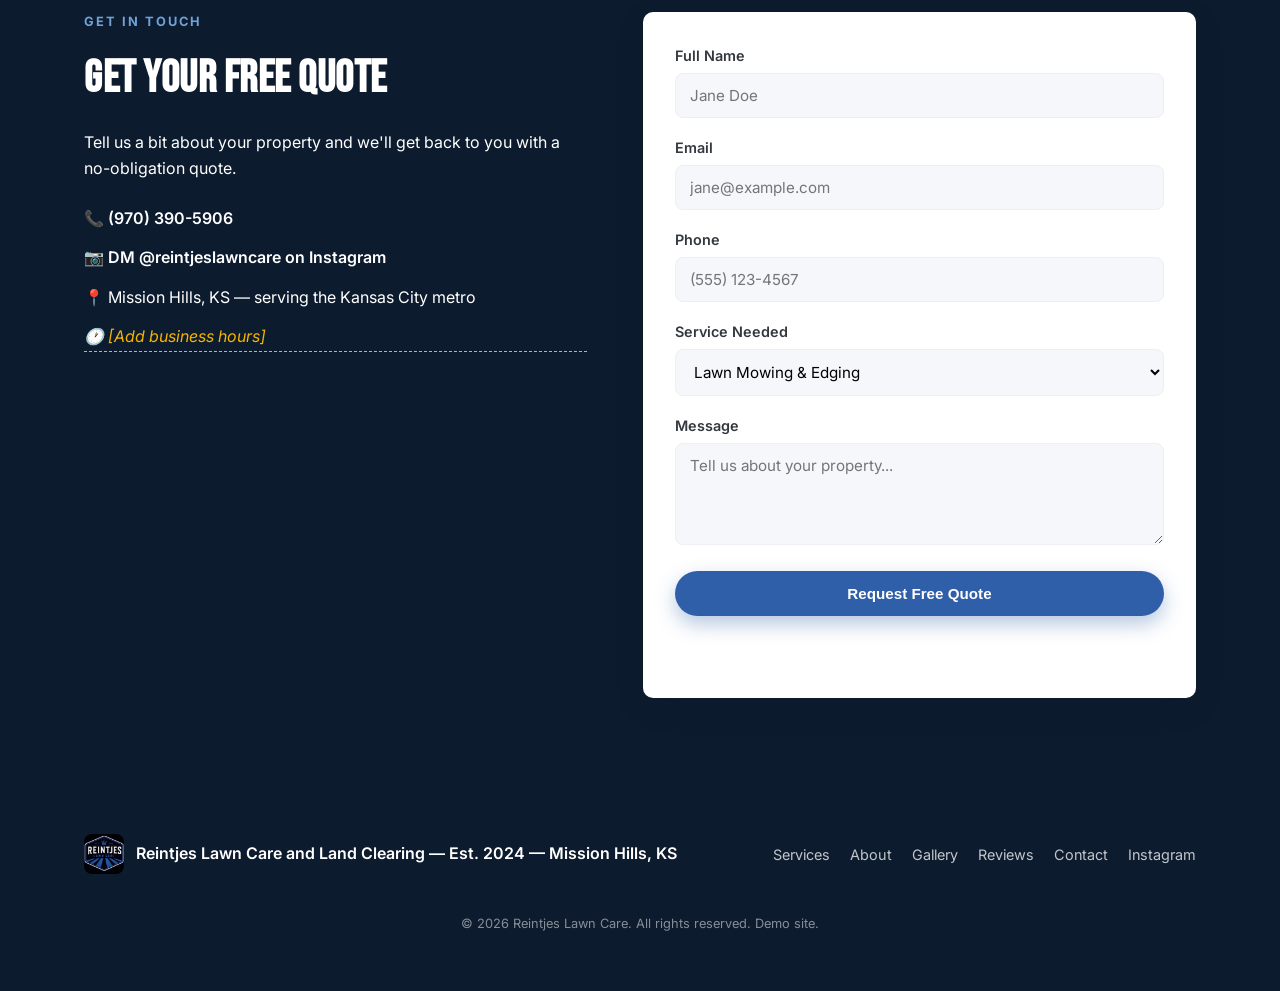
==== commit a823cfe7: "Replace review placeholders with real Instagram comments Swap the three placeholder testimonial card" ====
--- a/index.html
+++ b/index.html
@@ -171,24 +171,19 @@
   <div class="container">
     <p class="eyebrow center">Customer Love</p>
     <h2 class="section-title center">What Our Customers Say</h2>
-    <div class="reviews-grid reviews-placeholder">
-      <div class="review-card placeholder-card">
-        <div class="stars">★★★★★</div>
-        <p>[Placeholder — swap in a real customer quote]</p>
-        <span class="review-author">&mdash; Customer Name</span>
-      </div>
-      <div class="review-card placeholder-card">
-        <div class="stars">★★★★★</div>
-        <p>[Placeholder — swap in a real customer quote]</p>
-        <span class="review-author">&mdash; Customer Name</span>
-      </div>
-      <div class="review-card placeholder-card">
-        <div class="stars">★★★★★</div>
-        <p>[Placeholder — swap in a real customer quote]</p>
-        <span class="review-author">&mdash; Customer Name</span>
-      </div>
-    </div>
-    <p class="section-sub center placeholder-note">Reintjes Lawn Care is new on Nextdoor and Instagram (<a href="https://www.instagram.com/reintjeslawncare" target="_blank" rel="noopener">@reintjeslawncare</a>) and doesn't have completed-job reviews to feature yet — these cards are layout placeholders, not actual customer feedback. Swap in real quotes as they come in.</p>
+    <div class="reviews-grid reviews-grid-2">
+      <div class="review-card">
+        <div class="review-source">💬 Comment on Instagram</div>
+        <p>&ldquo;did a great job on my yard, highly recommend.&rdquo;</p>
+        <span class="review-author">&mdash; @canyon_kiernan</span>
+      </div>
+      <div class="review-card">
+        <div class="review-source">💬 Comment on Instagram</div>
+        <p>&ldquo;Great guy. Little slow speed wise but can't complain.&rdquo;</p>
+        <span class="review-author">&mdash; @evan.moreland_</span>
+      </div>
+    </div>
+    <p class="section-sub center placeholder-note">Real comments from <a href="https://www.instagram.com/reintjeslawncare" target="_blank" rel="noopener">@reintjeslawncare</a> on Instagram &mdash; Reintjes Lawn Care doesn't have full written reviews on Google or Nextdoor yet. Swap these for longer reviews as they come in.</p>
   </div>
 </section>
 
--- a/css/style.css
+++ b/css/style.css
@@ -324,23 +324,26 @@
   grid-template-columns: repeat(3, 1fr);
   gap: 28px;
 }
+.reviews-grid-2 {
+  grid-template-columns: repeat(2, minmax(260px, 1fr));
+  max-width: 760px;
+  margin: 0 auto;
+}
 .review-card {
   background: var(--white);
   border-radius: var(--radius);
   padding: 30px;
   box-shadow: var(--shadow);
 }
-.stars { color: #f4b400; letter-spacing: 2px; margin-bottom: 12px; }
+.review-source {
+  color: var(--blue);
+  font-weight: 700;
+  font-size: 0.8rem;
+  text-transform: uppercase;
+  letter-spacing: 1px;
+  margin-bottom: 12px;
+}
 .review-author { font-weight: 700; color: var(--navy); }
-
-.placeholder-card {
-  border: 2px dashed var(--gray-100);
-  box-shadow: none;
-  background: var(--gray-50);
-}
-.placeholder-card .stars { color: var(--gray-100); }
-.placeholder-card p { color: var(--gray-500); font-style: italic; }
-.placeholder-card .review-author { color: var(--gray-500); font-weight: 600; }
 .placeholder-note { margin-top: 32px; font-size: 0.85rem; }
 
 .placeholder-text {
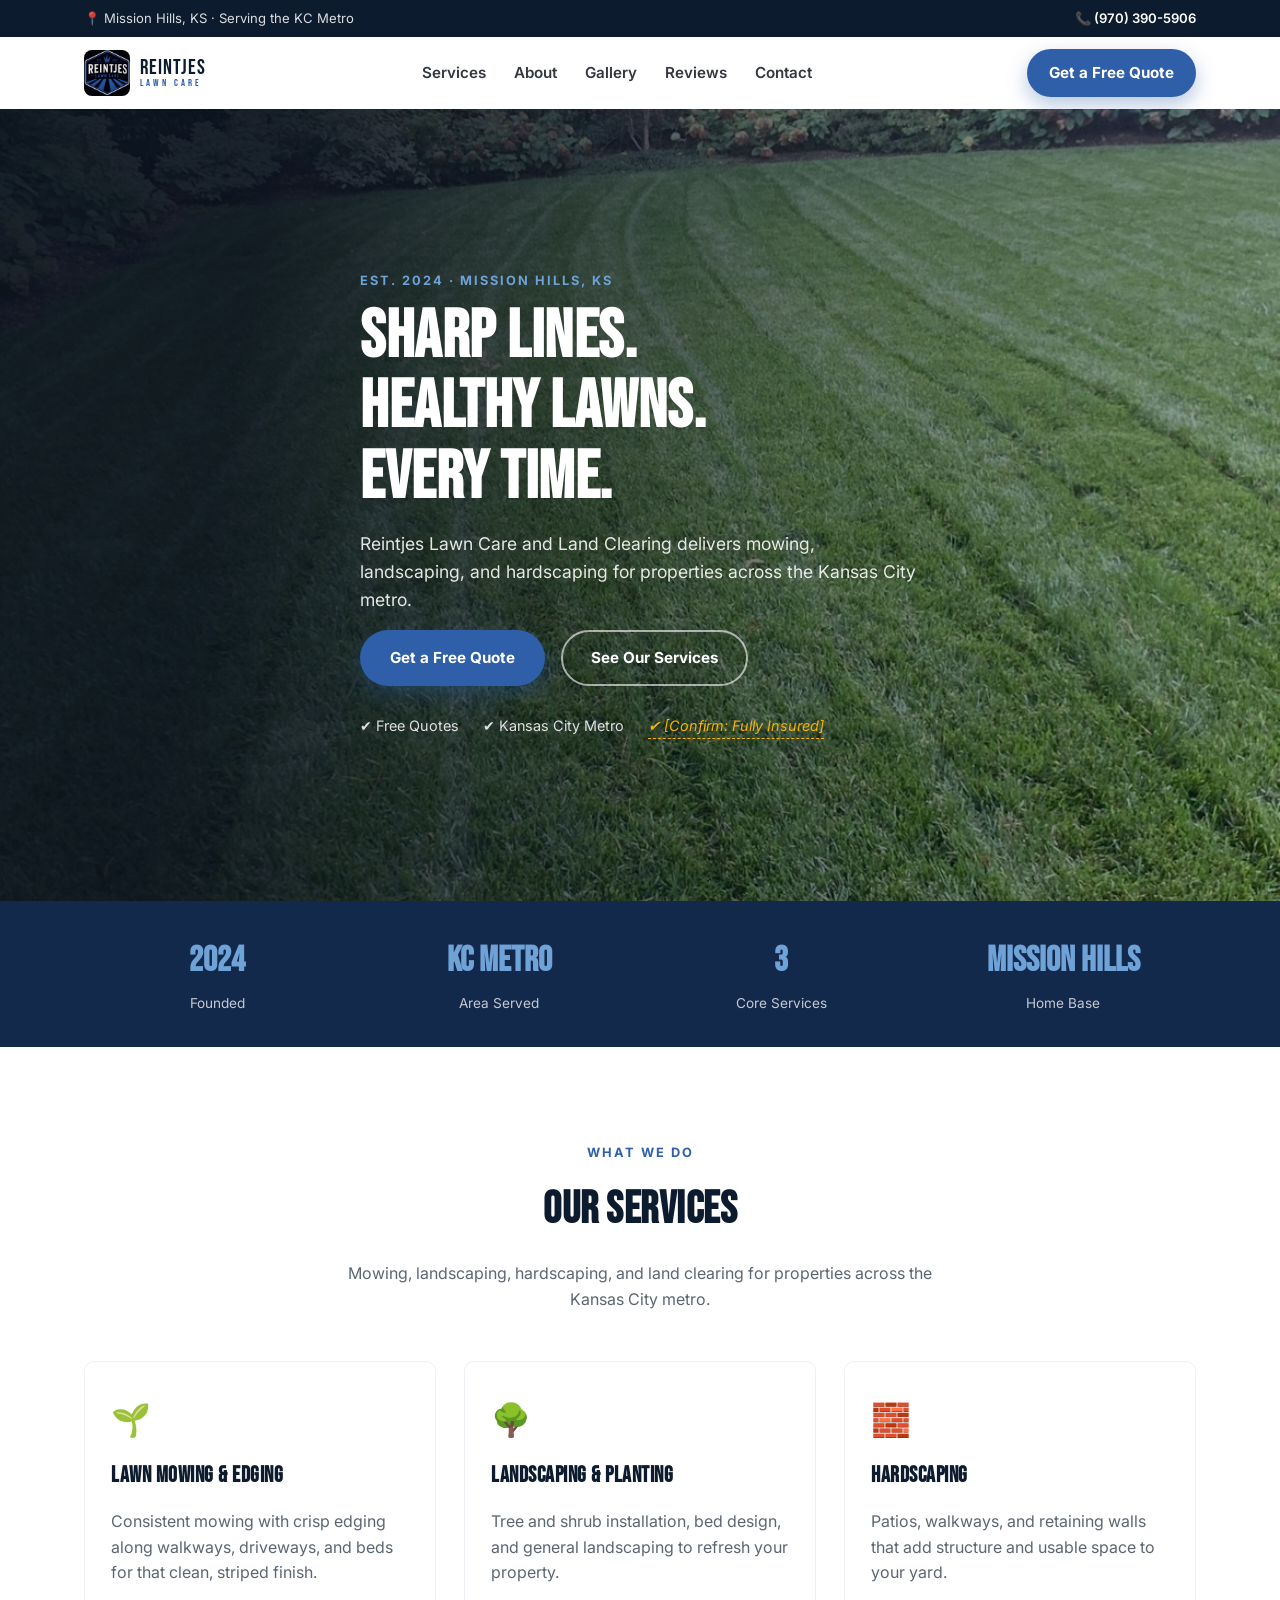
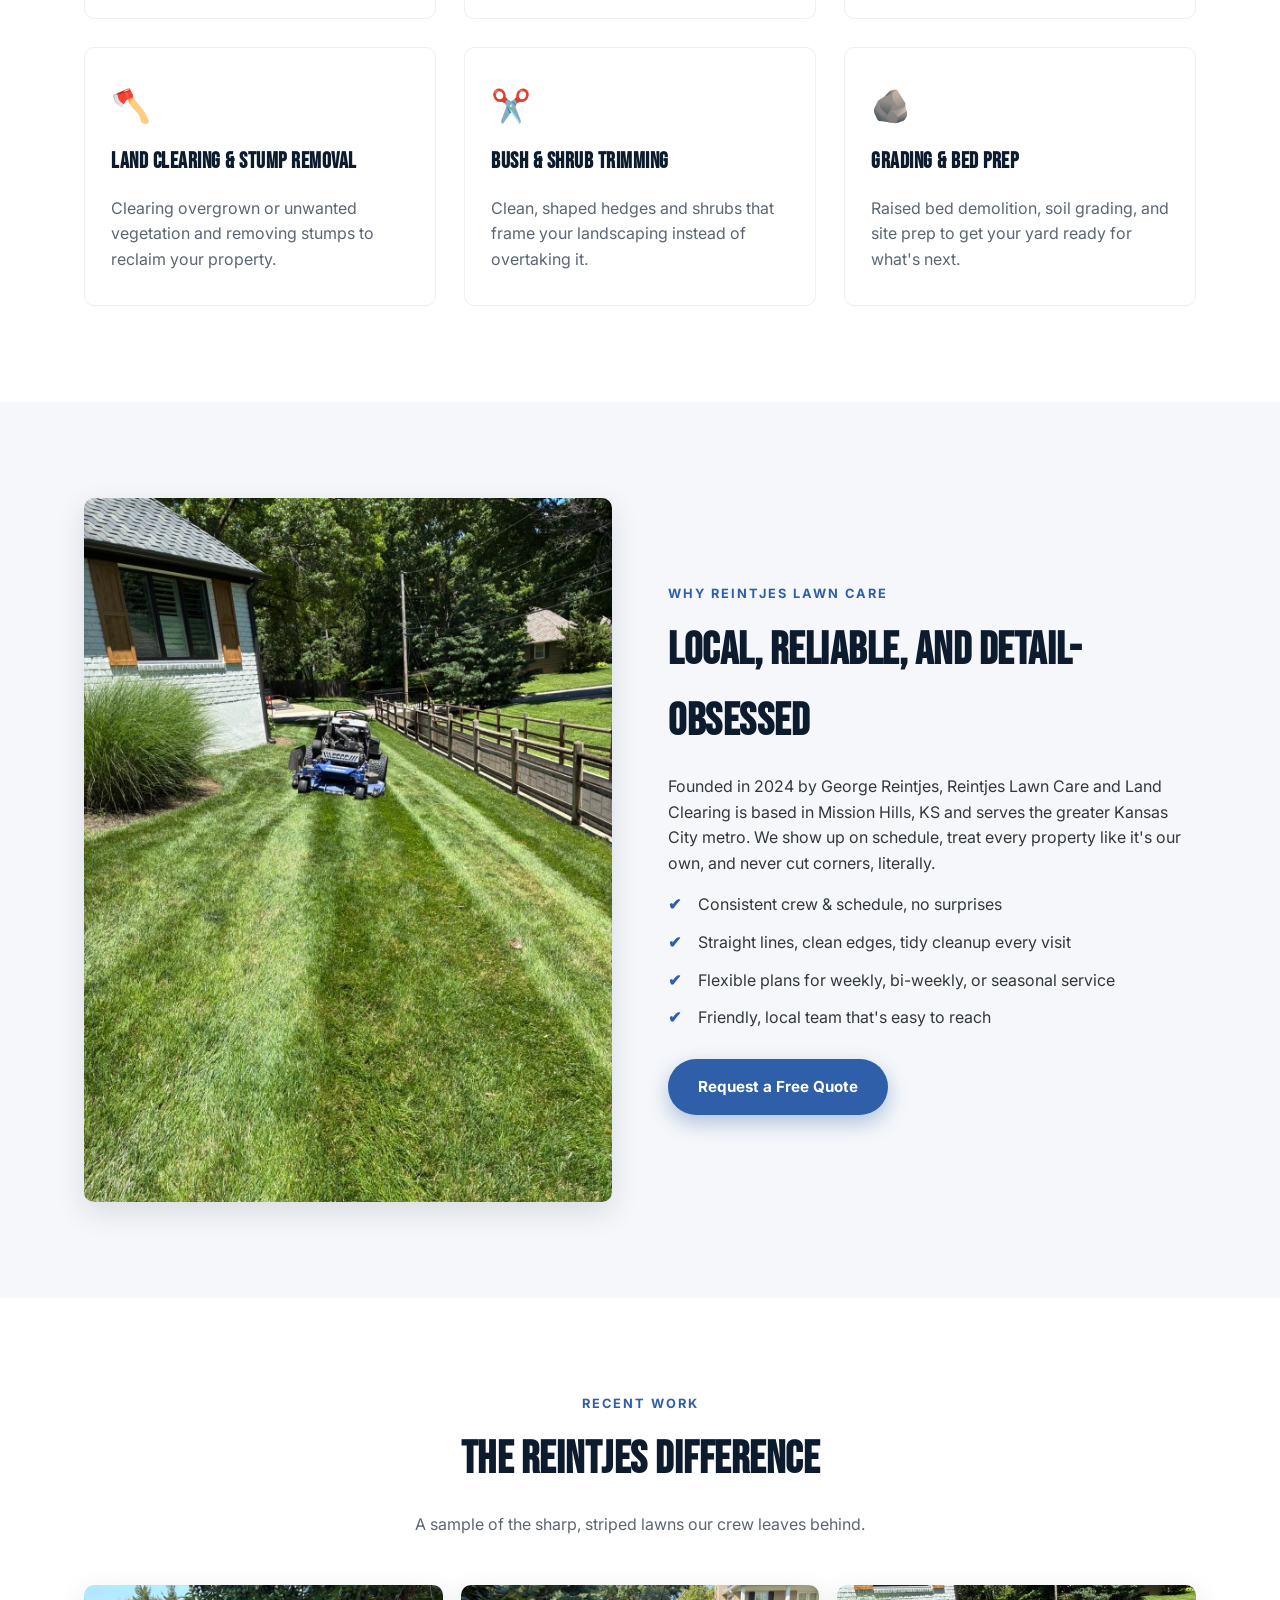
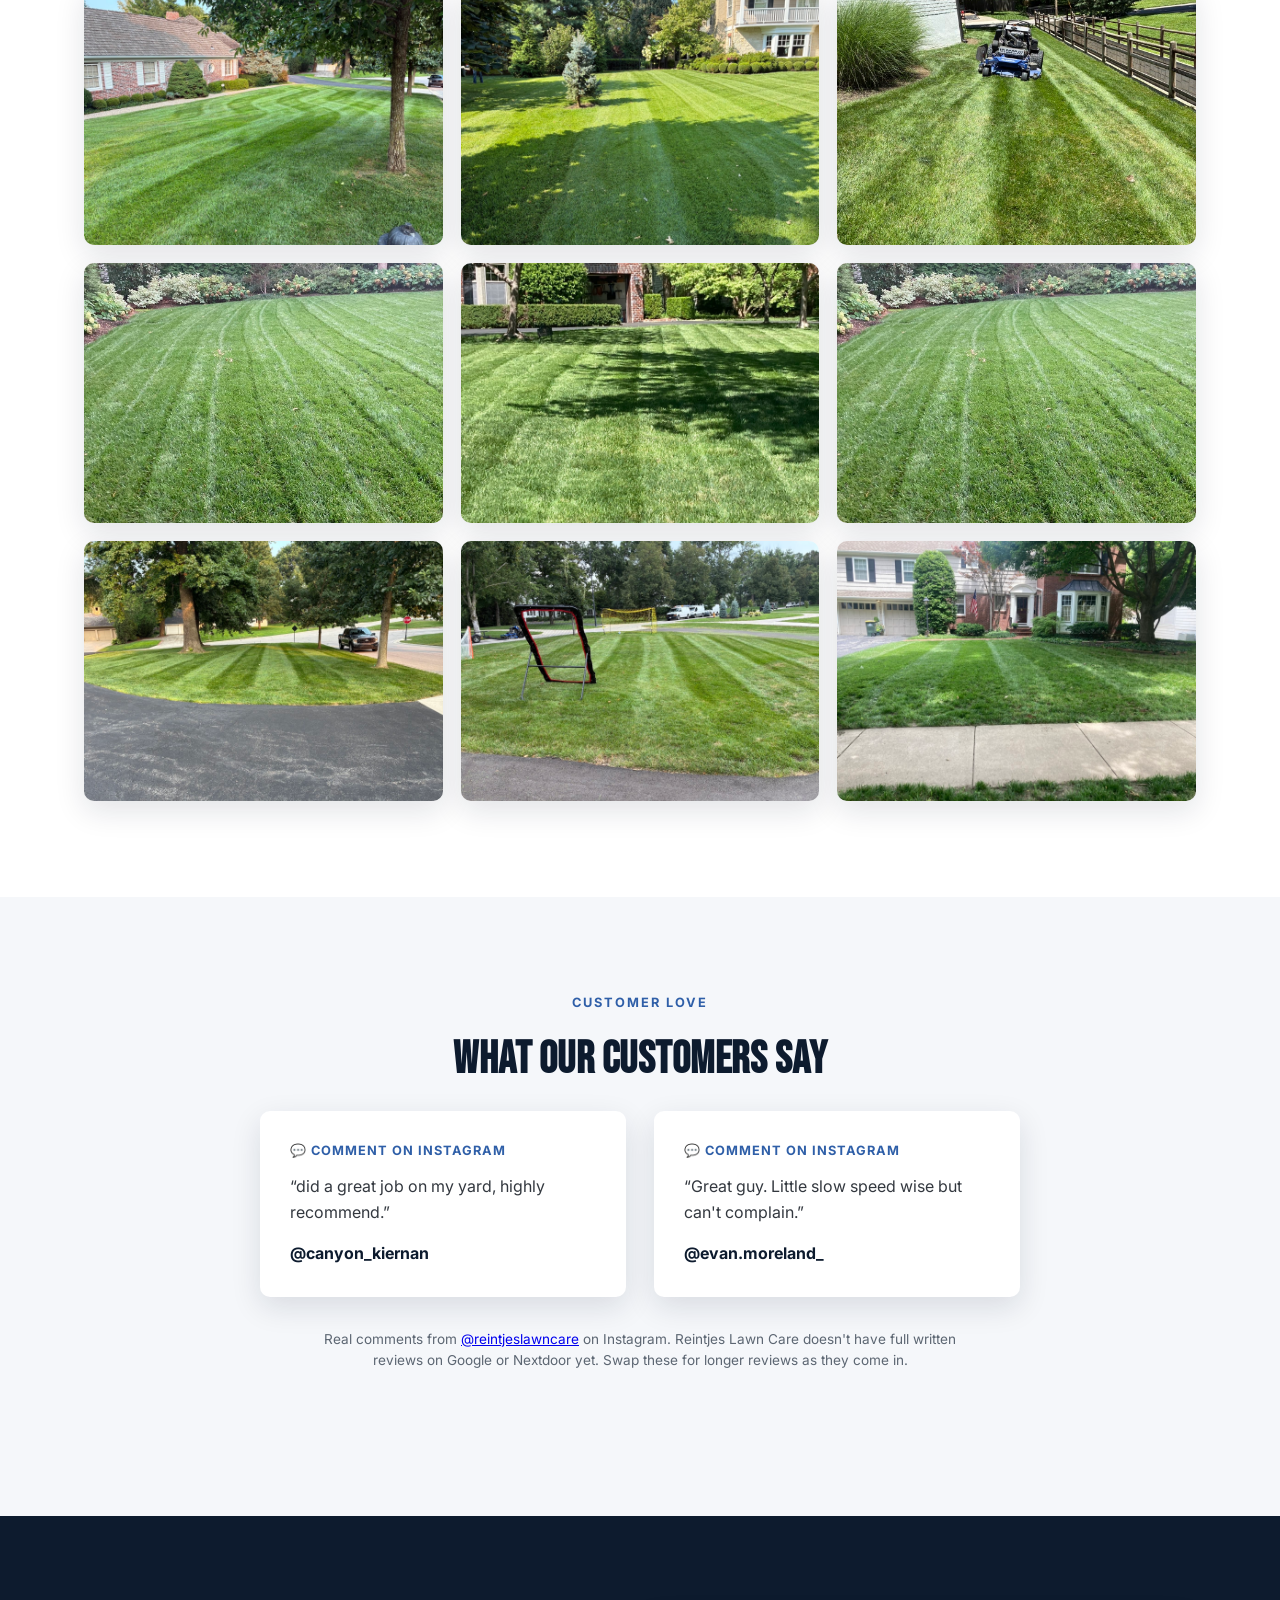
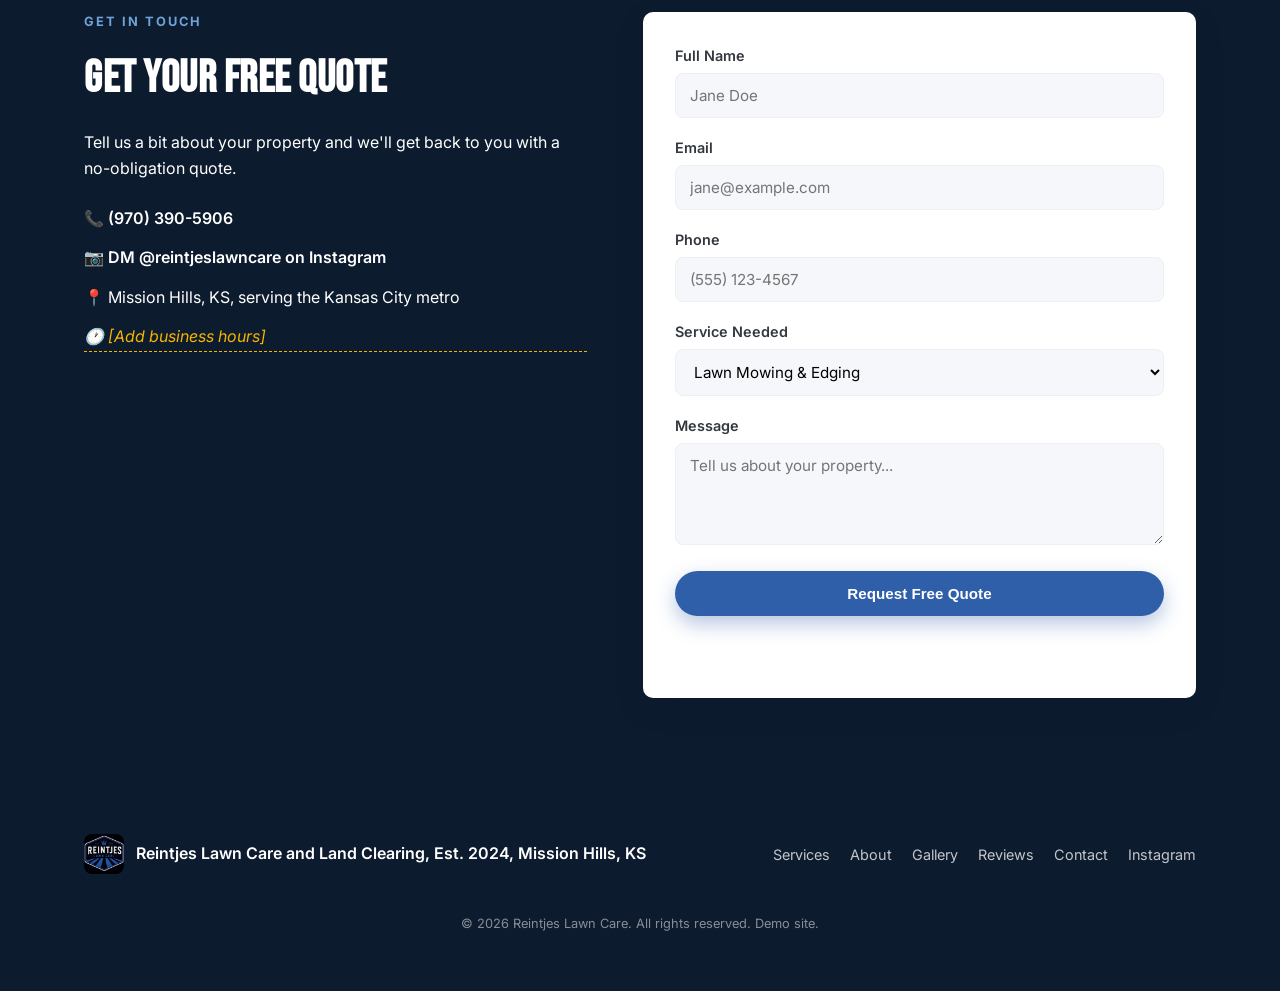
==== commit 874f27dc: "Remove all em dashes from site copy and docs Replace every em dash across index.html, script.js, and" ====
--- a/index.html
+++ b/index.html
@@ -118,9 +118,9 @@
     <div class="about-copy">
       <p class="eyebrow">Why Reintjes Lawn Care</p>
       <h2 class="section-title">Local, Reliable, and Detail-Obsessed</h2>
-      <p>Founded in 2024 by George Reintjes, Reintjes Lawn Care and Land Clearing is based in Mission Hills, KS and serves the greater Kansas City metro. We show up on schedule, treat every property like it's our own, and never cut corners &mdash; literally.</p>
+      <p>Founded in 2024 by George Reintjes, Reintjes Lawn Care and Land Clearing is based in Mission Hills, KS and serves the greater Kansas City metro. We show up on schedule, treat every property like it's our own, and never cut corners, literally.</p>
       <ul class="checklist">
-        <li>Consistent crew &amp; schedule &mdash; no surprises</li>
+        <li>Consistent crew &amp; schedule, no surprises</li>
         <li>Straight lines, clean edges, tidy cleanup every visit</li>
         <li>Flexible plans for weekly, bi-weekly, or seasonal service</li>
         <li>Friendly, local team that's easy to reach</li>
@@ -175,15 +175,15 @@
       <div class="review-card">
         <div class="review-source">💬 Comment on Instagram</div>
         <p>&ldquo;did a great job on my yard, highly recommend.&rdquo;</p>
-        <span class="review-author">&mdash; @canyon_kiernan</span>
+        <span class="review-author">@canyon_kiernan</span>
       </div>
       <div class="review-card">
         <div class="review-source">💬 Comment on Instagram</div>
         <p>&ldquo;Great guy. Little slow speed wise but can't complain.&rdquo;</p>
-        <span class="review-author">&mdash; @evan.moreland_</span>
-      </div>
-    </div>
-    <p class="section-sub center placeholder-note">Real comments from <a href="https://www.instagram.com/reintjeslawncare" target="_blank" rel="noopener">@reintjeslawncare</a> on Instagram &mdash; Reintjes Lawn Care doesn't have full written reviews on Google or Nextdoor yet. Swap these for longer reviews as they come in.</p>
+        <span class="review-author">@evan.moreland_</span>
+      </div>
+    </div>
+    <p class="section-sub center placeholder-note">Real comments from <a href="https://www.instagram.com/reintjeslawncare" target="_blank" rel="noopener">@reintjeslawncare</a> on Instagram. Reintjes Lawn Care doesn't have full written reviews on Google or Nextdoor yet. Swap these for longer reviews as they come in.</p>
   </div>
 </section>
 
@@ -196,7 +196,7 @@
       <ul class="contact-details">
         <li>📞 <a href="tel:+19703905906">(970) 390-5906</a></li>
         <li>📷 <a href="https://www.instagram.com/reintjeslawncare" target="_blank" rel="noopener">DM @reintjeslawncare on Instagram</a></li>
-        <li>📍 Mission Hills, KS &mdash; serving the Kansas City metro</li>
+        <li>📍 Mission Hills, KS, serving the Kansas City metro</li>
         <li class="placeholder-text">🕐 [Add business hours]</li>
       </ul>
     </div>
@@ -239,7 +239,7 @@
   <div class="container footer-inner">
     <div class="footer-brand">
       <img src="assets/images/logo.jpg" alt="Reintjes Lawn Care logo">
-      <p>Reintjes Lawn Care and Land Clearing &mdash; Est. 2024 &mdash; Mission Hills, KS</p>
+      <p>Reintjes Lawn Care and Land Clearing, Est. 2024, Mission Hills, KS</p>
     </div>
     <nav class="footer-nav">
       <a href="#services">Services</a>
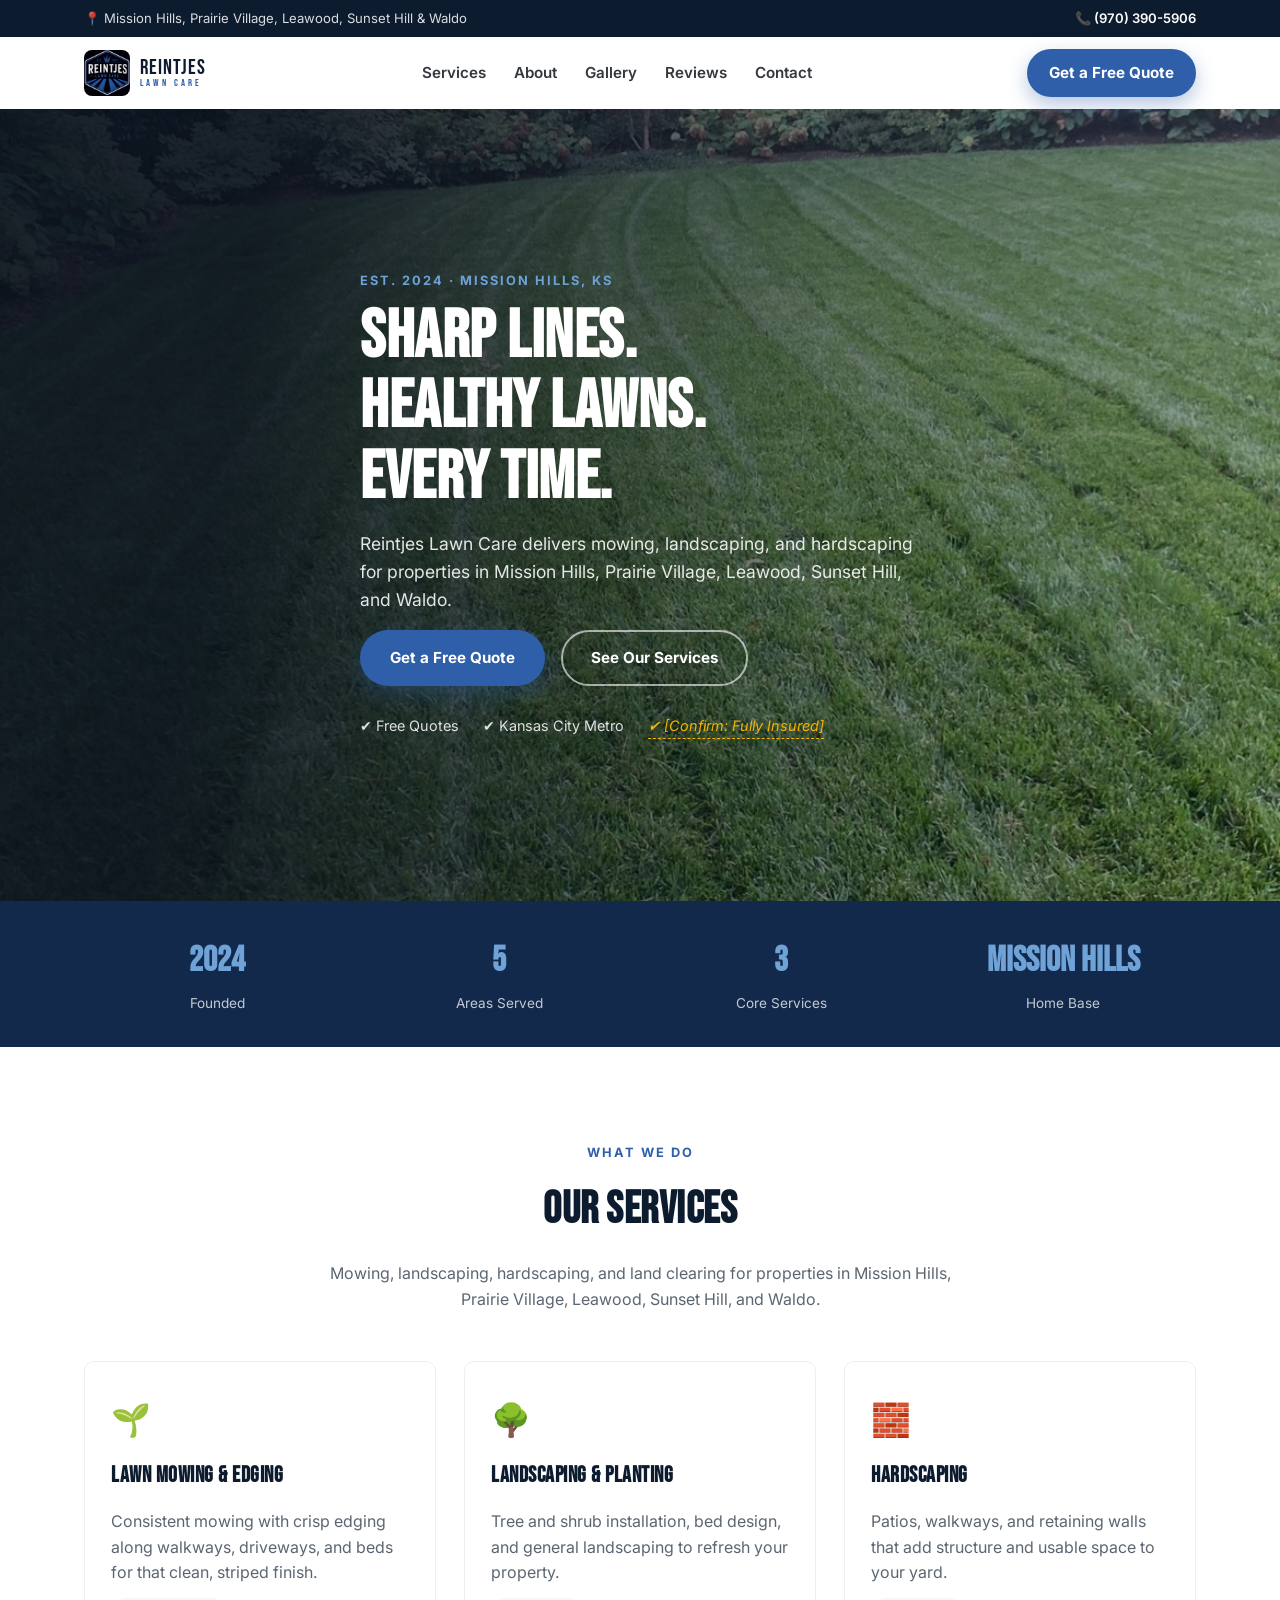
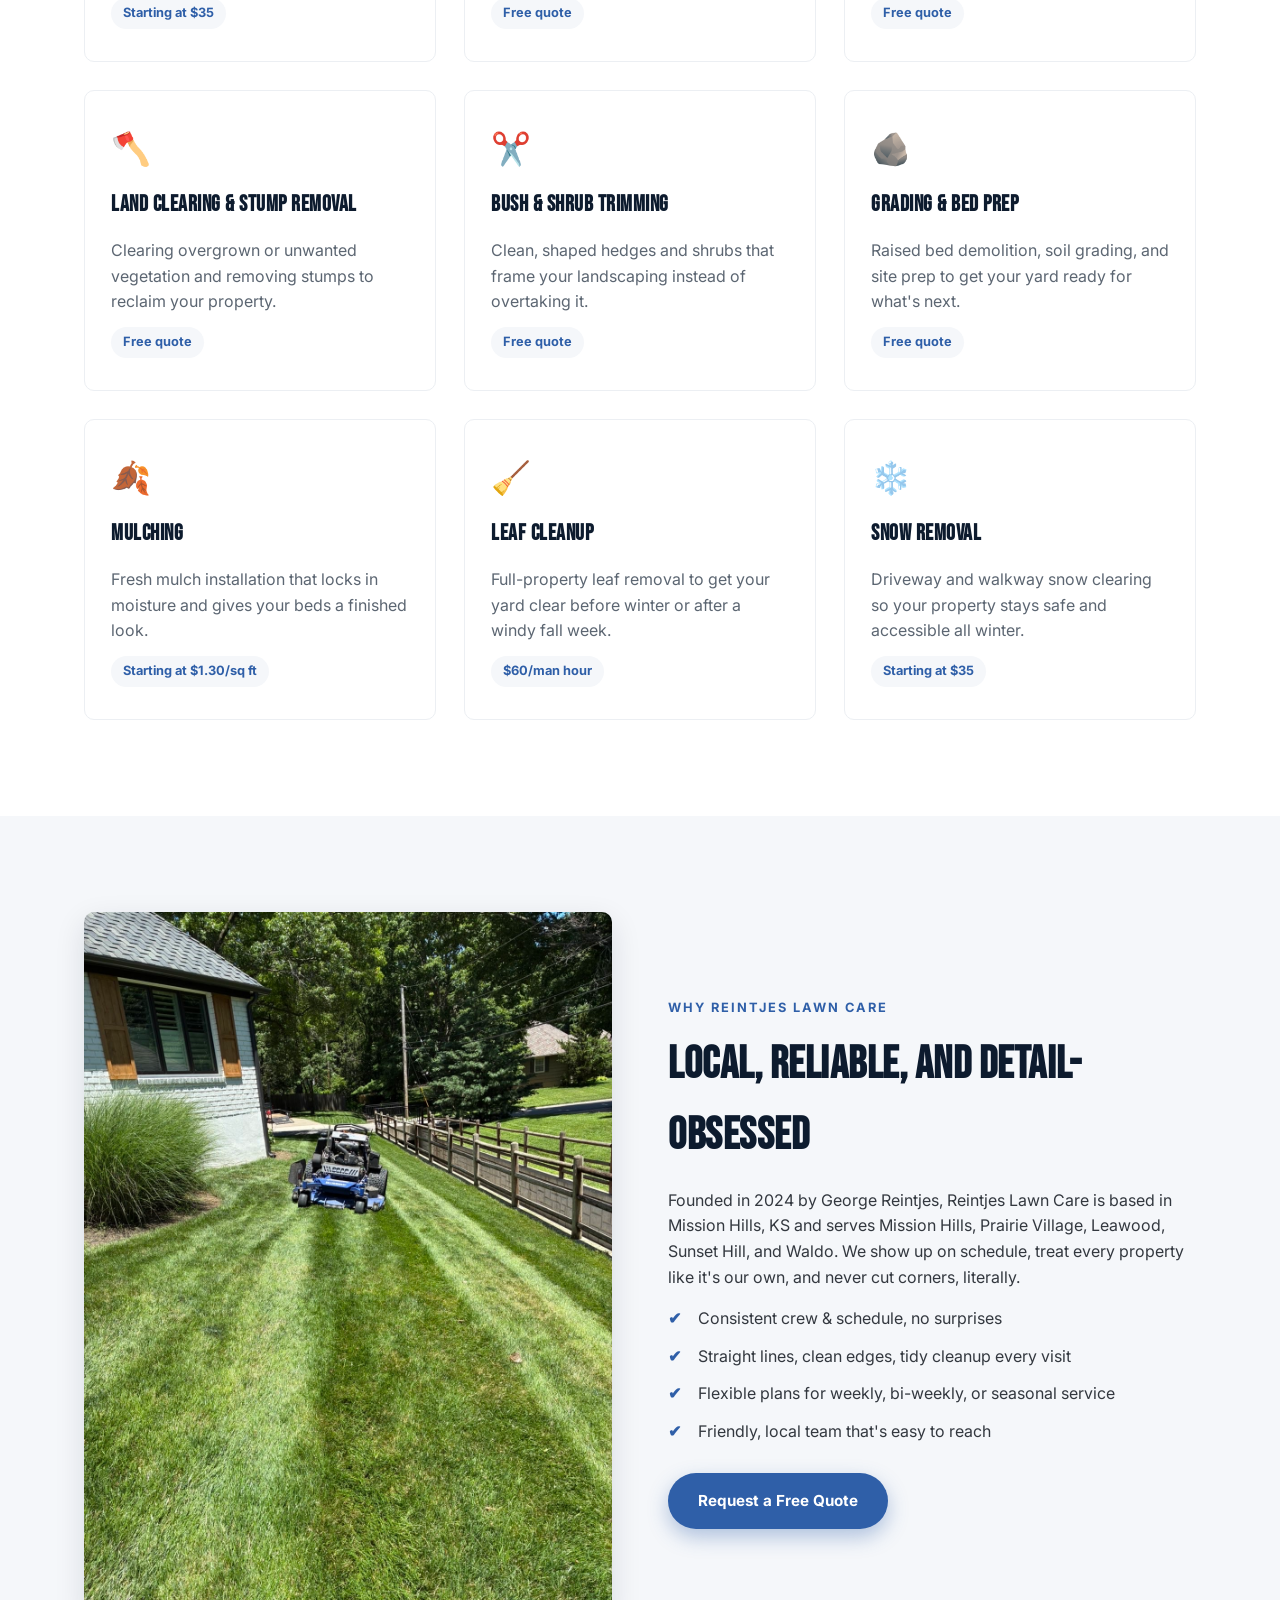
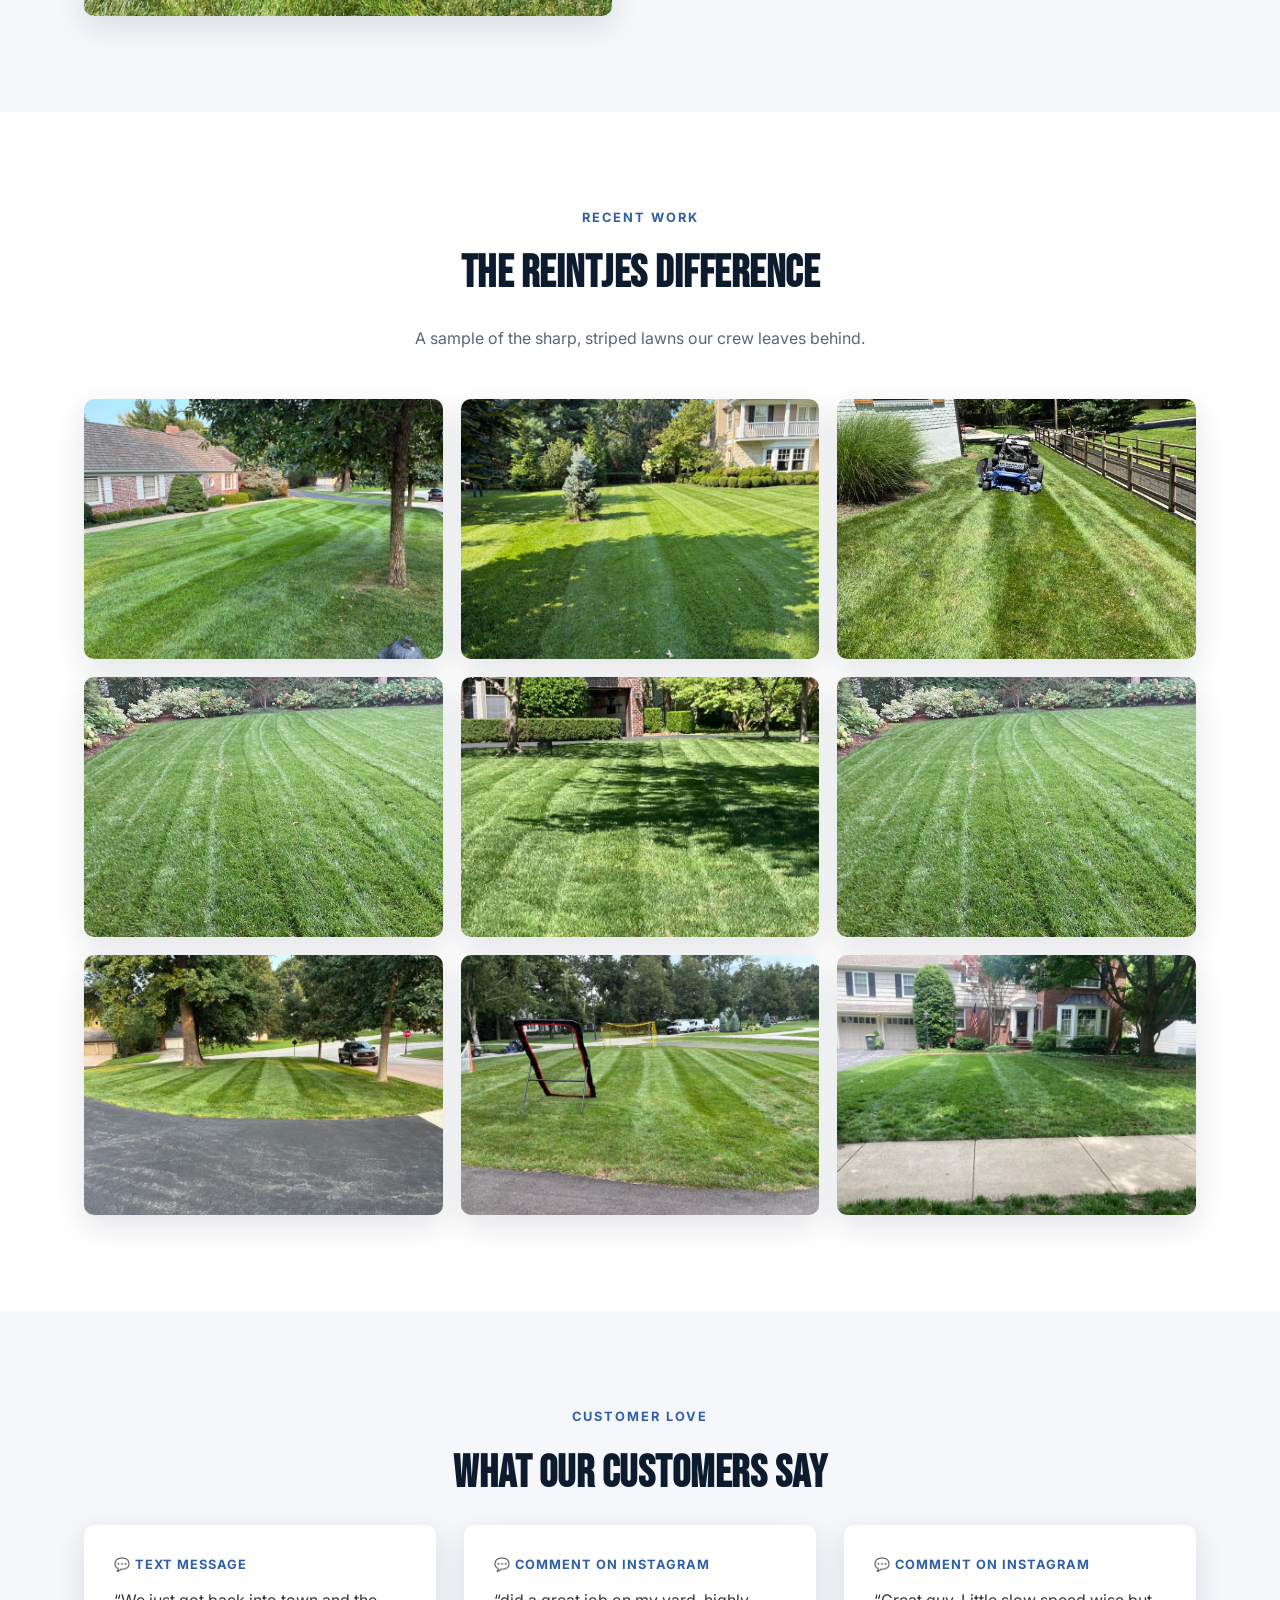
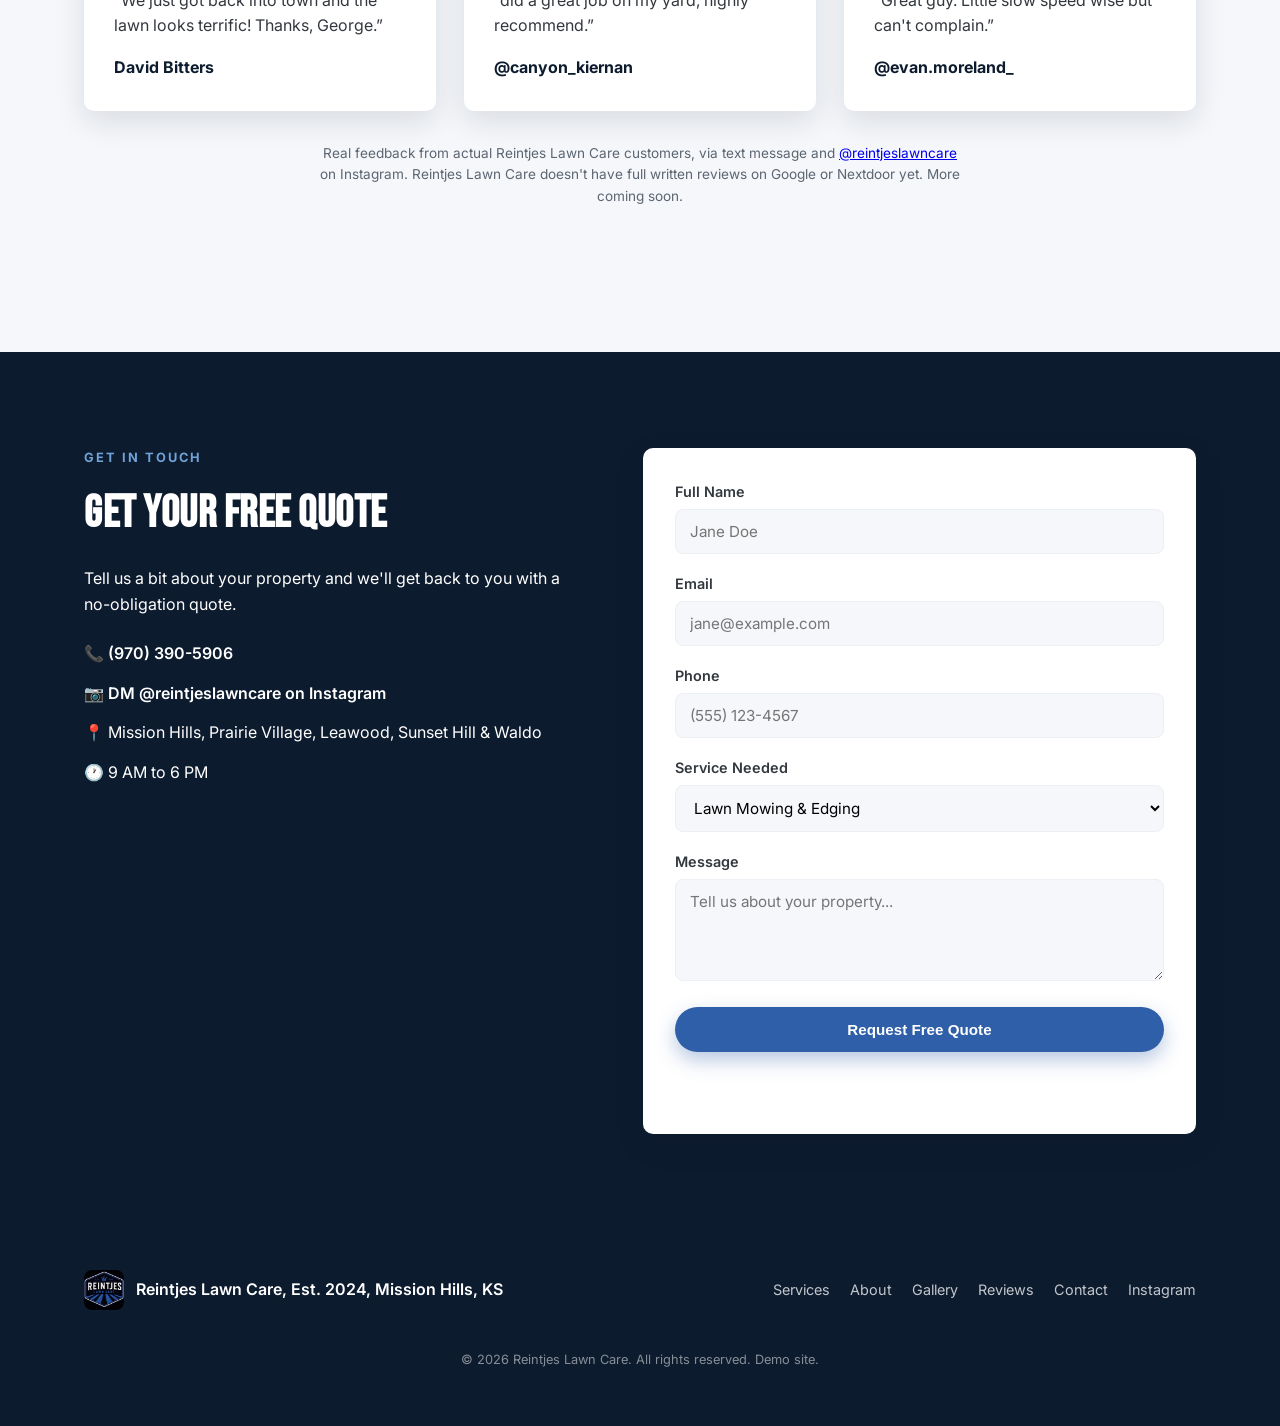
==== commit a3f1d514: "Update site with George's answers on area, hours, name, and pricing Apply direct confirmation from t" ====
--- a/index.html
+++ b/index.html
@@ -4,7 +4,7 @@
 <meta charset="UTF-8">
 <meta name="viewport" content="width=device-width, initial-scale=1.0">
 <title>Reintjes Lawn Care | Mowing, Landscaping &amp; Hardscaping in Kansas City</title>
-<meta name="description" content="Reintjes Lawn Care and Land Clearing provides mowing, landscaping, hardscaping, and land clearing services in Mission Hills, KS and the greater Kansas City metro. DM us for a free quote.">
+<meta name="description" content="Reintjes Lawn Care provides mowing, landscaping, hardscaping, and land clearing services in Mission Hills, Prairie Village, Leawood, Sunset Hill, and Waldo. DM us for a free quote.">
 <link rel="icon" href="assets/images/logo.jpg">
 <link rel="preconnect" href="https://fonts.googleapis.com">
 <link rel="preconnect" href="https://fonts.gstatic.com" crossorigin>
@@ -15,7 +15,7 @@
 
 <div class="topbar">
   <div class="container topbar-inner">
-    <span>📍 Mission Hills, KS &middot; Serving the KC Metro</span>
+    <span>📍 Mission Hills, Prairie Village, Leawood, Sunset Hill &amp; Waldo</span>
     <a href="tel:+19703905906">📞 (970) 390-5906</a>
   </div>
 </div>
@@ -48,7 +48,7 @@
   <div class="container hero-content">
     <p class="eyebrow">Est. 2024 &middot; Mission Hills, KS</p>
     <h1>Sharp Lines. <br>Healthy Lawns. <br>Every Time.</h1>
-    <p class="hero-sub">Reintjes Lawn Care and Land Clearing delivers mowing, landscaping, and hardscaping for properties across the Kansas City metro.</p>
+    <p class="hero-sub">Reintjes Lawn Care delivers mowing, landscaping, and hardscaping for properties in Mission Hills, Prairie Village, Leawood, Sunset Hill, and Waldo.</p>
     <div class="hero-actions">
       <a href="#contact" class="btn btn-primary">Get a Free Quote</a>
       <a href="#services" class="btn btn-outline">See Our Services</a>
@@ -64,7 +64,7 @@
 <section class="strip">
   <div class="container strip-inner">
     <div class="strip-item"><strong>2024</strong><span>Founded</span></div>
-    <div class="strip-item"><strong>KC Metro</strong><span>Area Served</span></div>
+    <div class="strip-item"><strong>5</strong><span>Areas Served</span></div>
     <div class="strip-item"><strong>3</strong><span>Core Services</span></div>
     <div class="strip-item"><strong>Mission Hills</strong><span>Home Base</span></div>
   </div>
@@ -74,37 +74,61 @@
   <div class="container">
     <p class="eyebrow center">What We Do</p>
     <h2 class="section-title center">Our Services</h2>
-    <p class="section-sub center">Mowing, landscaping, hardscaping, and land clearing for properties across the Kansas City metro.</p>
+    <p class="section-sub center">Mowing, landscaping, hardscaping, and land clearing for properties in Mission Hills, Prairie Village, Leawood, Sunset Hill, and Waldo.</p>
     <div class="services-grid">
       <div class="service-card">
         <div class="service-icon">🌱</div>
         <h3>Lawn Mowing &amp; Edging</h3>
         <p>Consistent mowing with crisp edging along walkways, driveways, and beds for that clean, striped finish.</p>
+        <div class="service-price">Starting at $35</div>
       </div>
       <div class="service-card">
         <div class="service-icon">🌳</div>
         <h3>Landscaping &amp; Planting</h3>
         <p>Tree and shrub installation, bed design, and general landscaping to refresh your property.</p>
+        <div class="service-price">Free quote</div>
       </div>
       <div class="service-card">
         <div class="service-icon">🧱</div>
         <h3>Hardscaping</h3>
         <p>Patios, walkways, and retaining walls that add structure and usable space to your yard.</p>
+        <div class="service-price">Free quote</div>
       </div>
       <div class="service-card">
         <div class="service-icon">🪓</div>
         <h3>Land Clearing &amp; Stump Removal</h3>
         <p>Clearing overgrown or unwanted vegetation and removing stumps to reclaim your property.</p>
+        <div class="service-price">Free quote</div>
       </div>
       <div class="service-card">
         <div class="service-icon">✂️</div>
         <h3>Bush &amp; Shrub Trimming</h3>
         <p>Clean, shaped hedges and shrubs that frame your landscaping instead of overtaking it.</p>
+        <div class="service-price">Free quote</div>
       </div>
       <div class="service-card">
         <div class="service-icon">🪨</div>
         <h3>Grading &amp; Bed Prep</h3>
         <p>Raised bed demolition, soil grading, and site prep to get your yard ready for what's next.</p>
+        <div class="service-price">Free quote</div>
+      </div>
+      <div class="service-card">
+        <div class="service-icon">🍂</div>
+        <h3>Mulching</h3>
+        <p>Fresh mulch installation that locks in moisture and gives your beds a finished look.</p>
+        <div class="service-price">Starting at $1.30/sq ft</div>
+      </div>
+      <div class="service-card">
+        <div class="service-icon">🧹</div>
+        <h3>Leaf Cleanup</h3>
+        <p>Full-property leaf removal to get your yard clear before winter or after a windy fall week.</p>
+        <div class="service-price">$60/man hour</div>
+      </div>
+      <div class="service-card">
+        <div class="service-icon">❄️</div>
+        <h3>Snow Removal</h3>
+        <p>Driveway and walkway snow clearing so your property stays safe and accessible all winter.</p>
+        <div class="service-price">Starting at $35</div>
       </div>
     </div>
   </div>
@@ -118,7 +142,7 @@
     <div class="about-copy">
       <p class="eyebrow">Why Reintjes Lawn Care</p>
       <h2 class="section-title">Local, Reliable, and Detail-Obsessed</h2>
-      <p>Founded in 2024 by George Reintjes, Reintjes Lawn Care and Land Clearing is based in Mission Hills, KS and serves the greater Kansas City metro. We show up on schedule, treat every property like it's our own, and never cut corners, literally.</p>
+      <p>Founded in 2024 by George Reintjes, Reintjes Lawn Care is based in Mission Hills, KS and serves Mission Hills, Prairie Village, Leawood, Sunset Hill, and Waldo. We show up on schedule, treat every property like it's our own, and never cut corners, literally.</p>
       <ul class="checklist">
         <li>Consistent crew &amp; schedule, no surprises</li>
         <li>Straight lines, clean edges, tidy cleanup every visit</li>
@@ -171,7 +195,12 @@
   <div class="container">
     <p class="eyebrow center">Customer Love</p>
     <h2 class="section-title center">What Our Customers Say</h2>
-    <div class="reviews-grid reviews-grid-2">
+    <div class="reviews-grid">
+      <div class="review-card">
+        <div class="review-source">💬 Text message</div>
+        <p>&ldquo;We just got back into town and the lawn looks terrific! Thanks, George.&rdquo;</p>
+        <span class="review-author">David Bitters</span>
+      </div>
       <div class="review-card">
         <div class="review-source">💬 Comment on Instagram</div>
         <p>&ldquo;did a great job on my yard, highly recommend.&rdquo;</p>
@@ -183,7 +212,7 @@
         <span class="review-author">@evan.moreland_</span>
       </div>
     </div>
-    <p class="section-sub center placeholder-note">Real comments from <a href="https://www.instagram.com/reintjeslawncare" target="_blank" rel="noopener">@reintjeslawncare</a> on Instagram. Reintjes Lawn Care doesn't have full written reviews on Google or Nextdoor yet. Swap these for longer reviews as they come in.</p>
+    <p class="section-sub center placeholder-note">Real feedback from actual Reintjes Lawn Care customers, via text message and <a href="https://www.instagram.com/reintjeslawncare" target="_blank" rel="noopener">@reintjeslawncare</a> on Instagram. Reintjes Lawn Care doesn't have full written reviews on Google or Nextdoor yet. More coming soon.</p>
   </div>
 </section>
 
@@ -196,8 +225,8 @@
       <ul class="contact-details">
         <li>📞 <a href="tel:+19703905906">(970) 390-5906</a></li>
         <li>📷 <a href="https://www.instagram.com/reintjeslawncare" target="_blank" rel="noopener">DM @reintjeslawncare on Instagram</a></li>
-        <li>📍 Mission Hills, KS, serving the Kansas City metro</li>
-        <li class="placeholder-text">🕐 [Add business hours]</li>
+        <li>📍 Mission Hills, Prairie Village, Leawood, Sunset Hill &amp; Waldo</li>
+        <li>🕐 9 AM to 6 PM</li>
       </ul>
     </div>
     <form class="contact-form" id="quote-form">
@@ -222,6 +251,9 @@
           <option>Land Clearing &amp; Stump Removal</option>
           <option>Bush &amp; Shrub Trimming</option>
           <option>Grading &amp; Bed Prep</option>
+          <option>Mulching</option>
+          <option>Leaf Cleanup</option>
+          <option>Snow Removal</option>
           <option>Other</option>
         </select>
       </div>
@@ -239,7 +271,7 @@
   <div class="container footer-inner">
     <div class="footer-brand">
       <img src="assets/images/logo.jpg" alt="Reintjes Lawn Care logo">
-      <p>Reintjes Lawn Care and Land Clearing, Est. 2024, Mission Hills, KS</p>
+      <p>Reintjes Lawn Care, Est. 2024, Mission Hills, KS</p>
     </div>
     <nav class="footer-nav">
       <a href="#services">Services</a>
--- a/css/style.css
+++ b/css/style.css
@@ -266,7 +266,16 @@
   box-shadow: var(--shadow);
 }
 .service-icon { font-size: 2rem; margin-bottom: 14px; }
-.service-card p { color: var(--gray-500); margin-bottom: 0; }
+.service-card p { color: var(--gray-500); margin-bottom: 12px; }
+.service-price {
+  display: inline-block;
+  font-size: 0.8rem;
+  font-weight: 700;
+  color: var(--blue);
+  background: var(--gray-50);
+  padding: 5px 12px;
+  border-radius: 999px;
+}
 
 /* About */
 .about-grid {
@@ -323,11 +332,6 @@
   display: grid;
   grid-template-columns: repeat(3, 1fr);
   gap: 28px;
-}
-.reviews-grid-2 {
-  grid-template-columns: repeat(2, minmax(260px, 1fr));
-  max-width: 760px;
-  margin: 0 auto;
 }
 .review-card {
   background: var(--white);
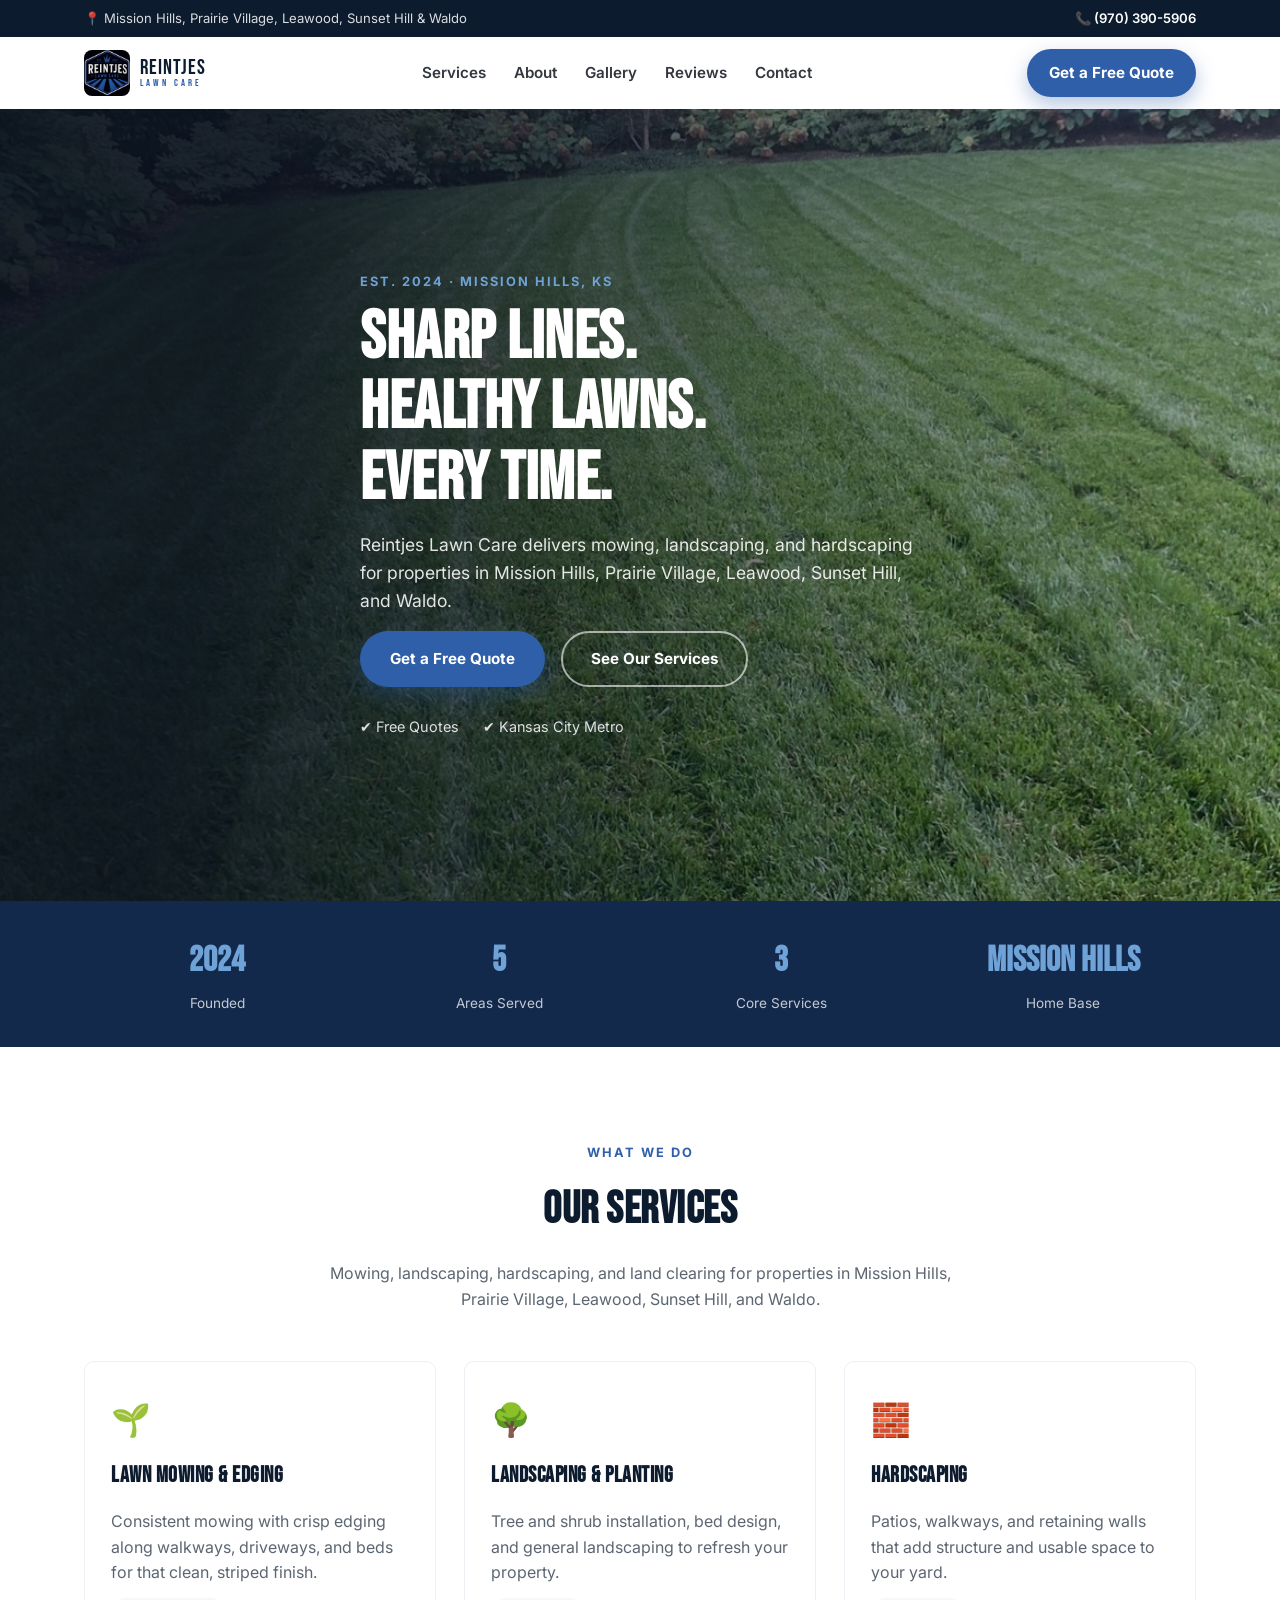
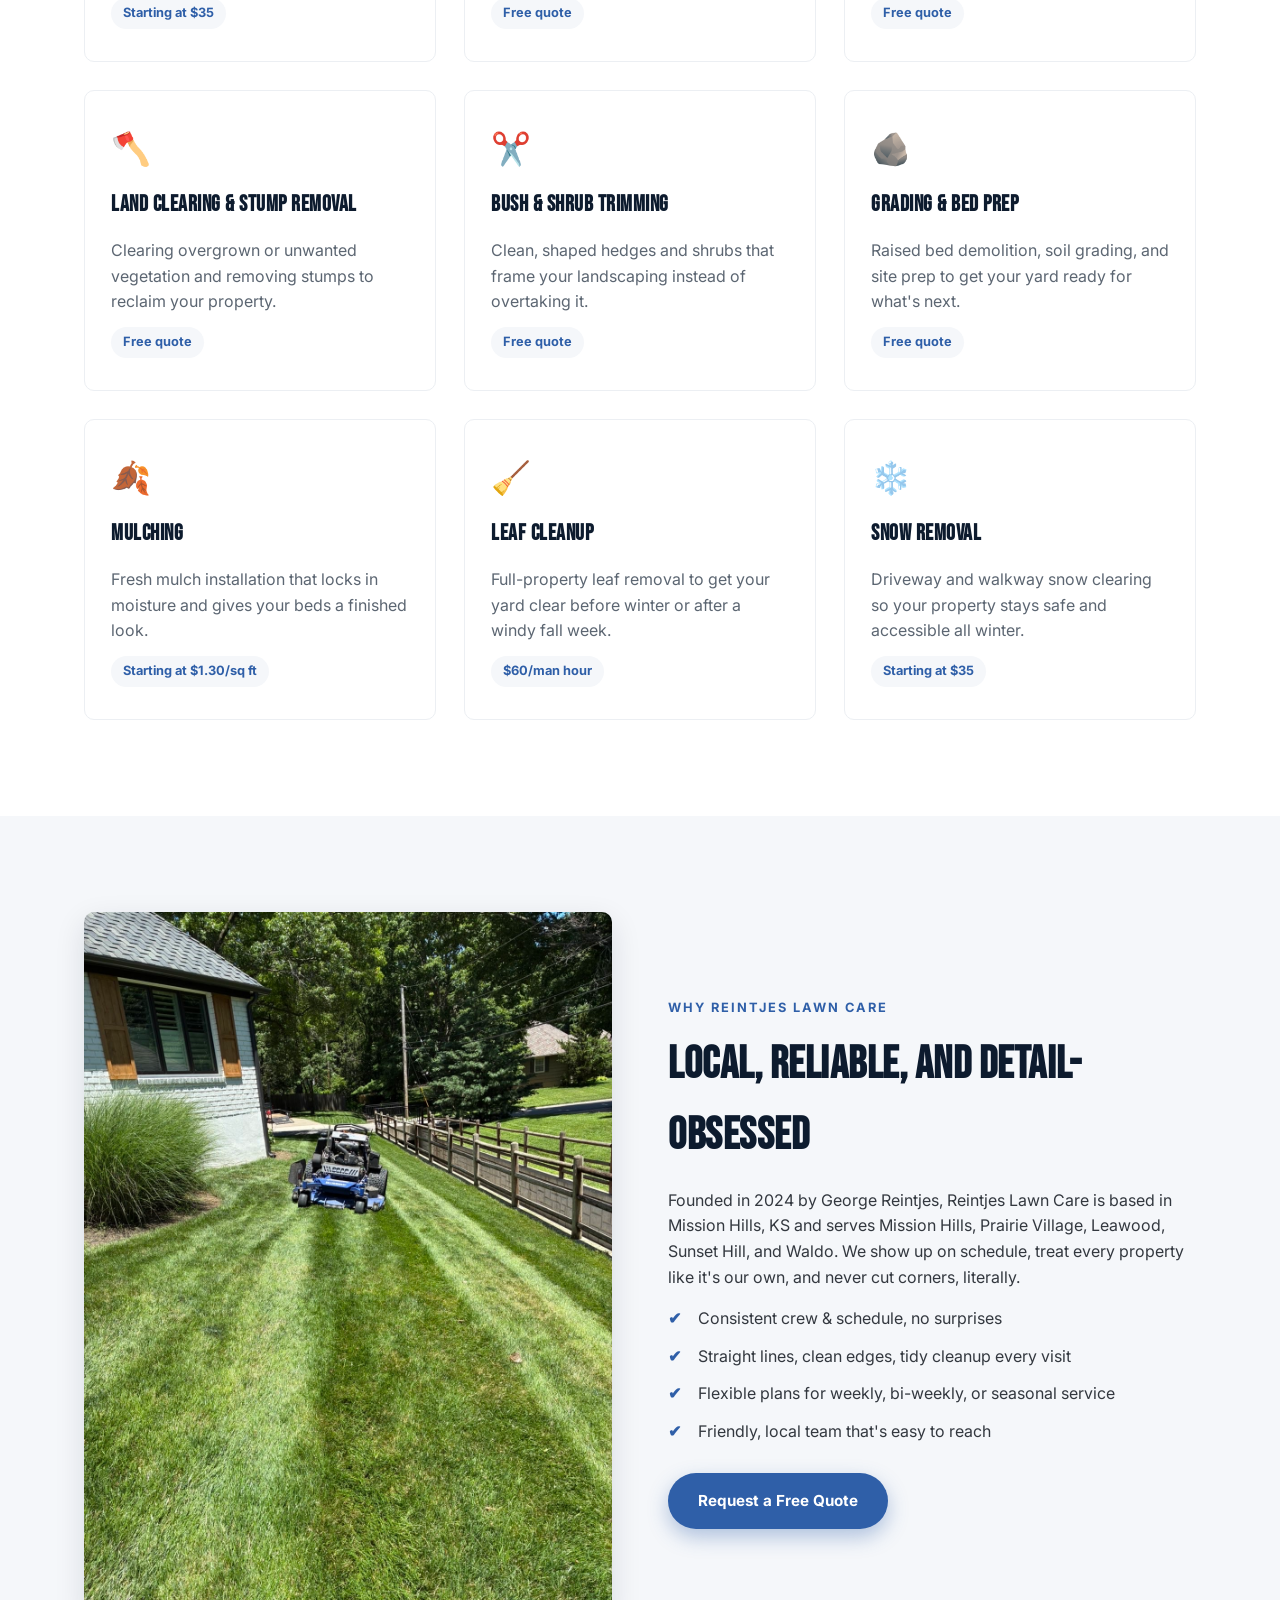
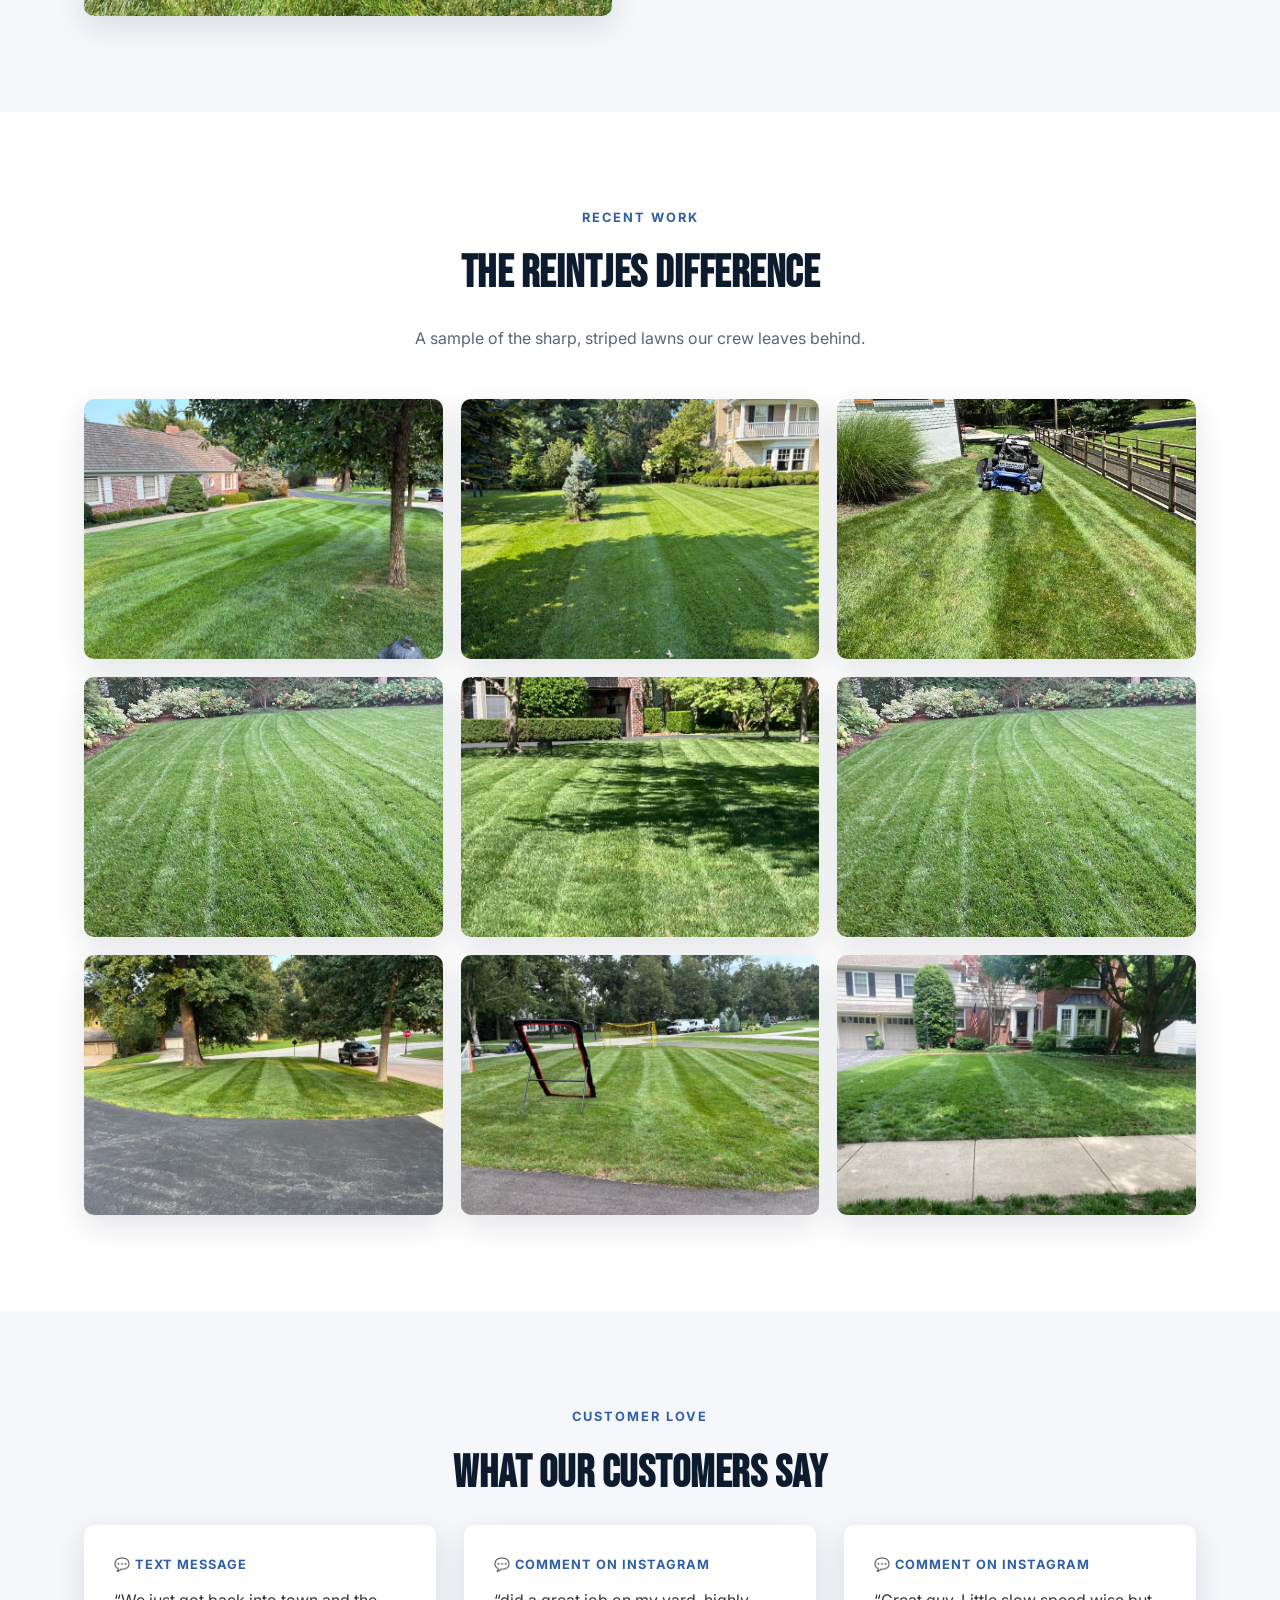
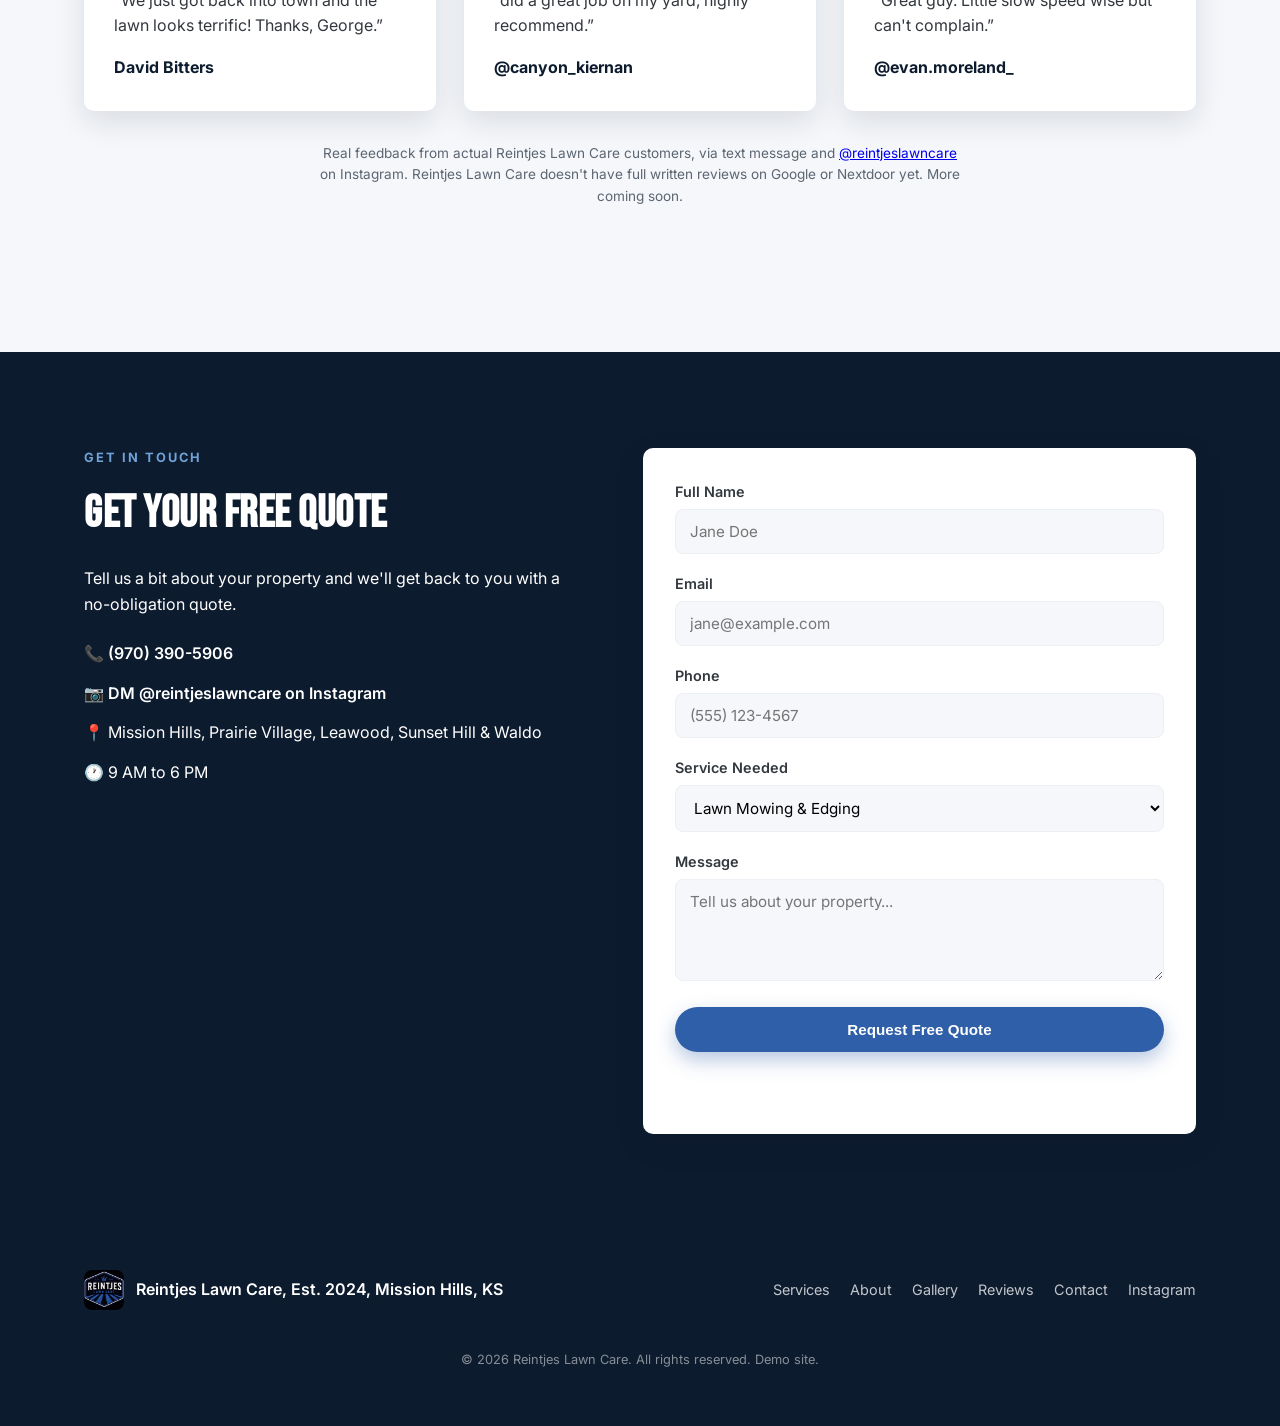
==== commit 232bc56c: "Remove unconfirmed Fully Insured badge from hero Drop the claim entirely rather than leaving it flag" ====
--- a/index.html
+++ b/index.html
@@ -56,7 +56,6 @@
     <ul class="hero-badges">
       <li>✔ Free Quotes</li>
       <li>✔ Kansas City Metro</li>
-      <li class="placeholder-text">✔ [Confirm: Fully Insured]</li>
     </ul>
   </div>
 </section>
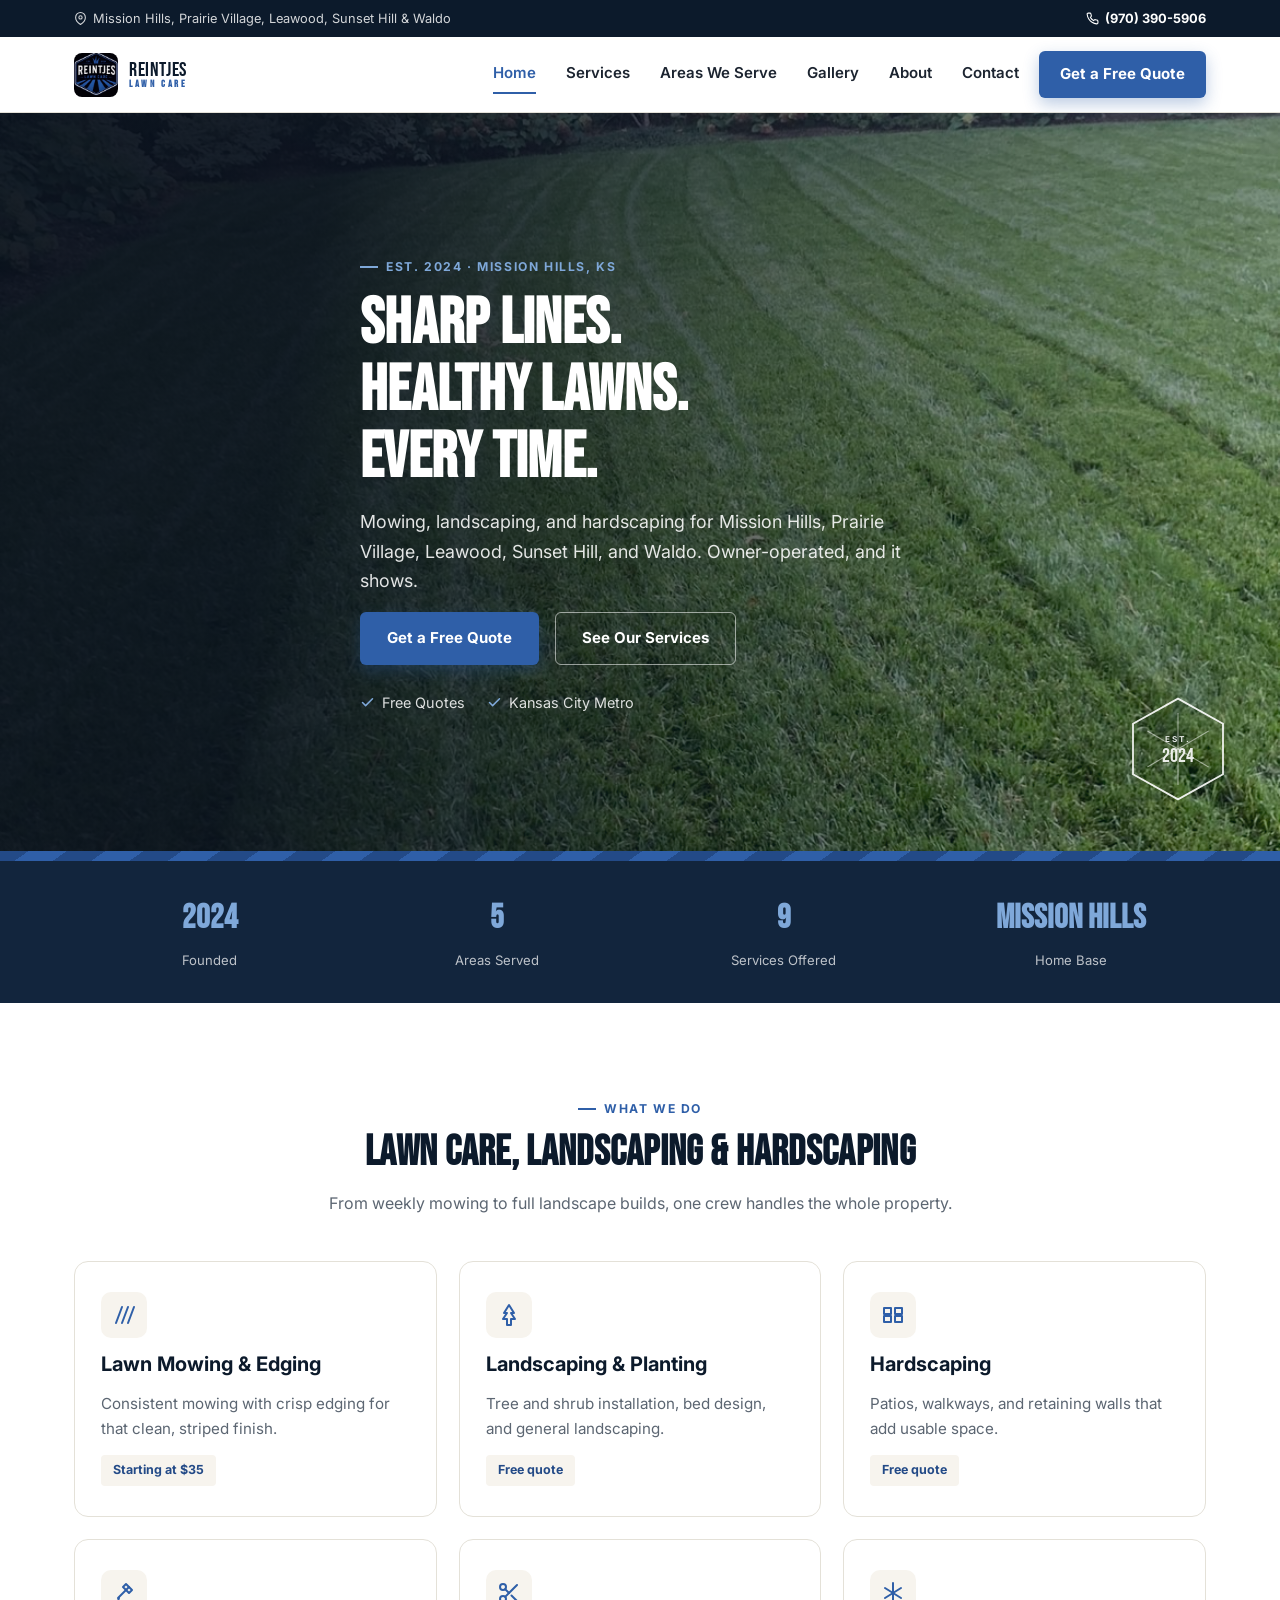
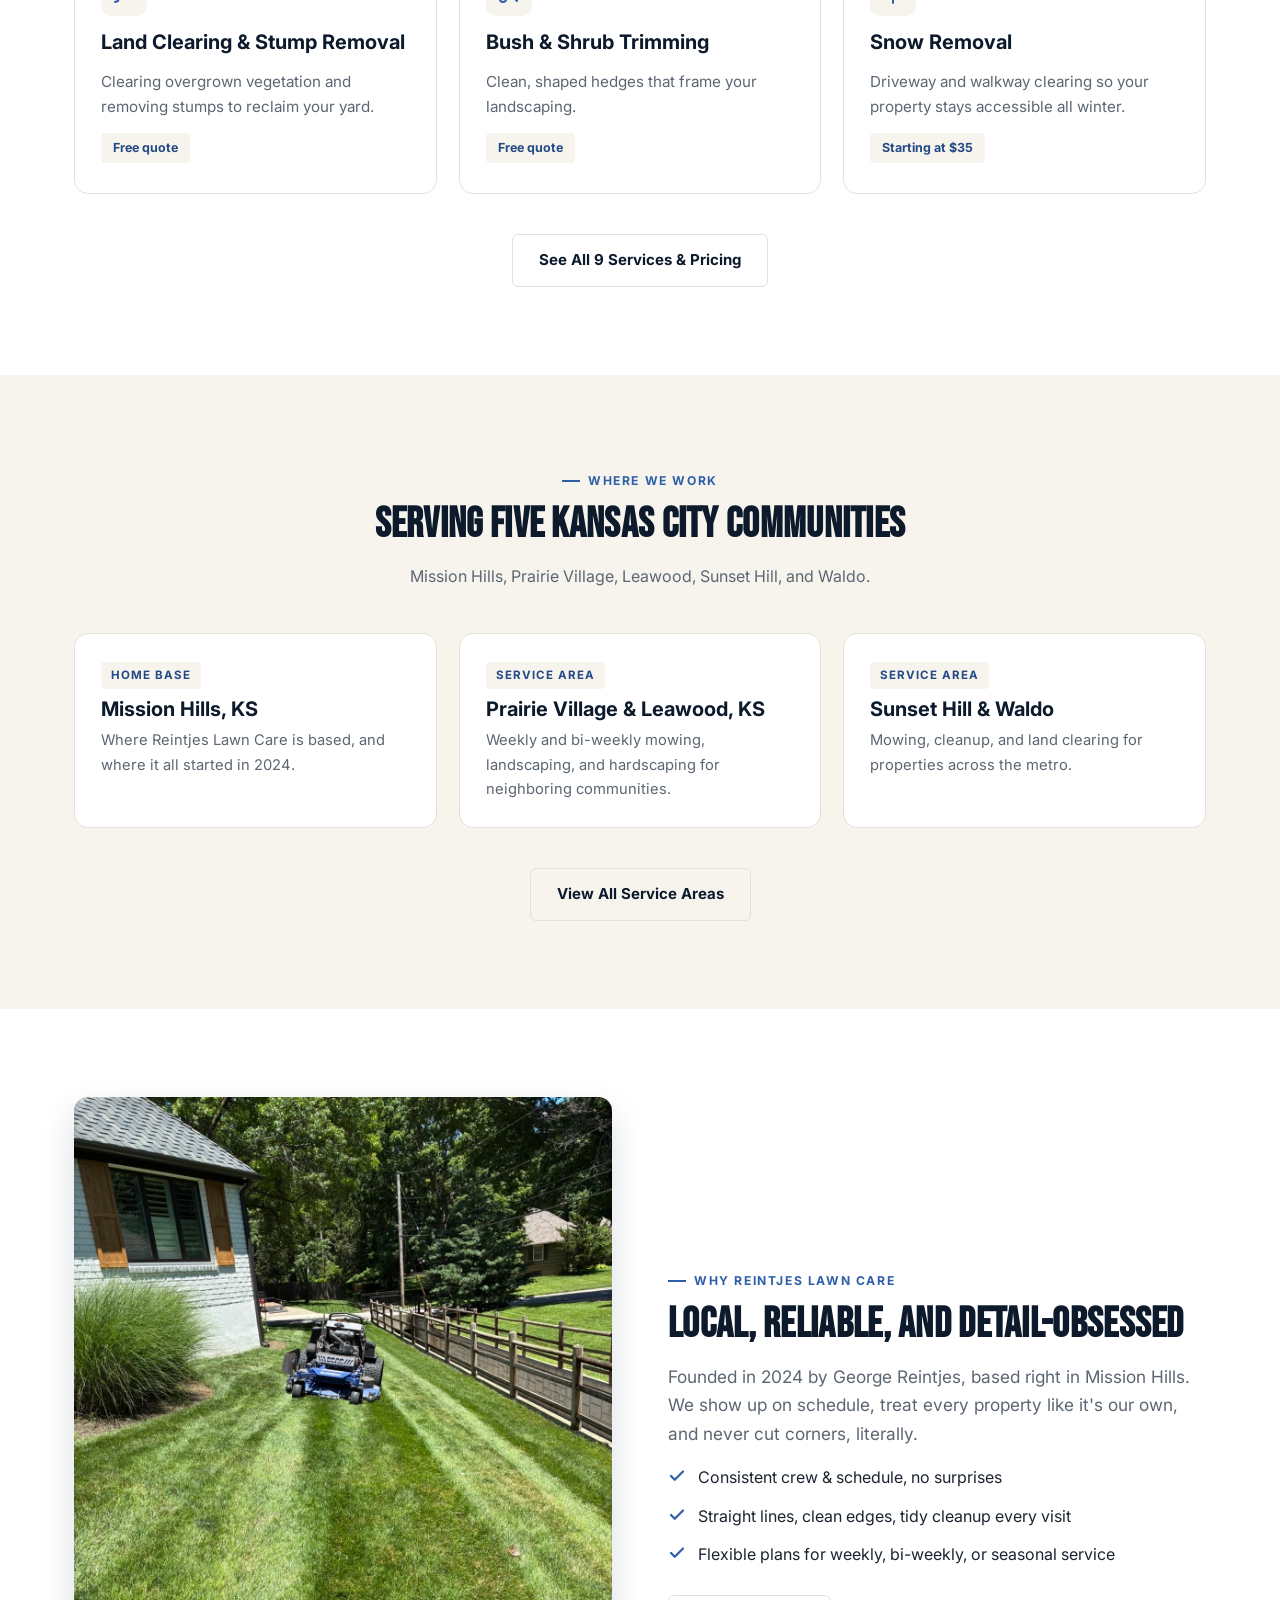
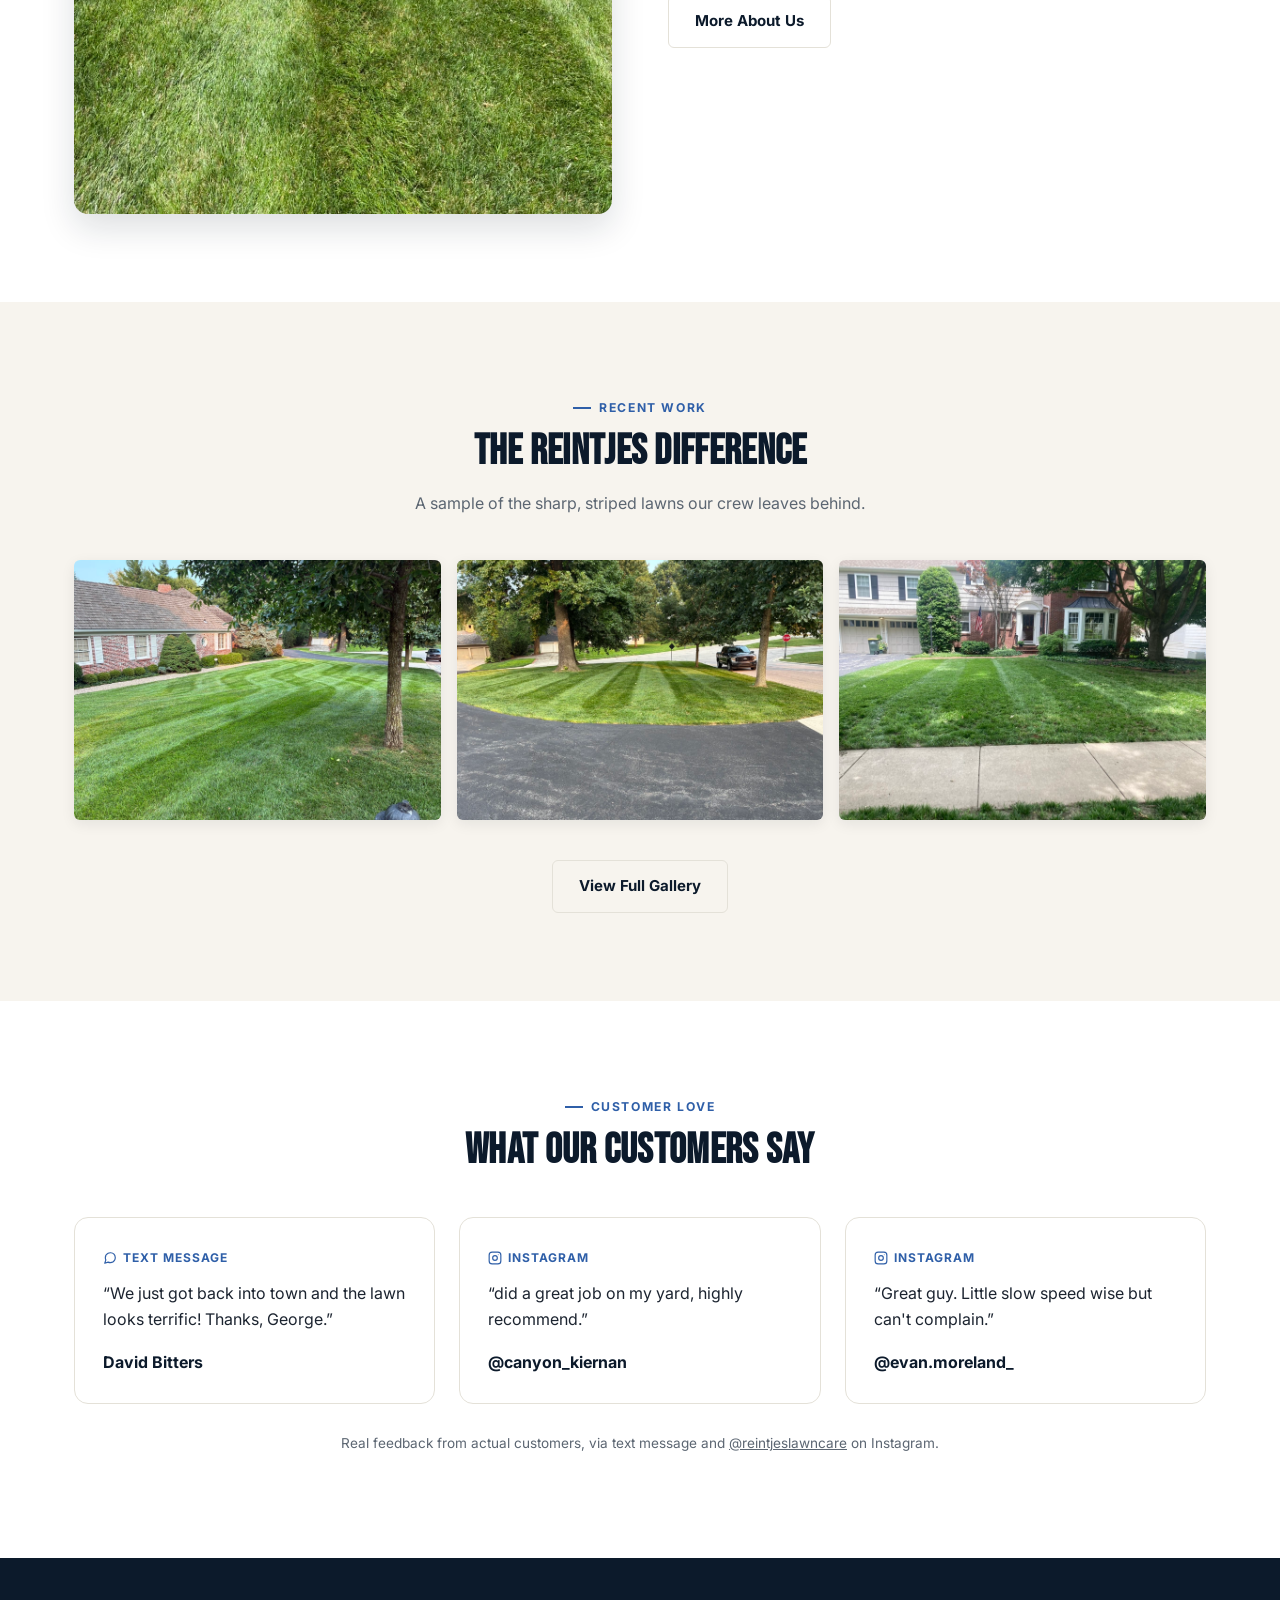
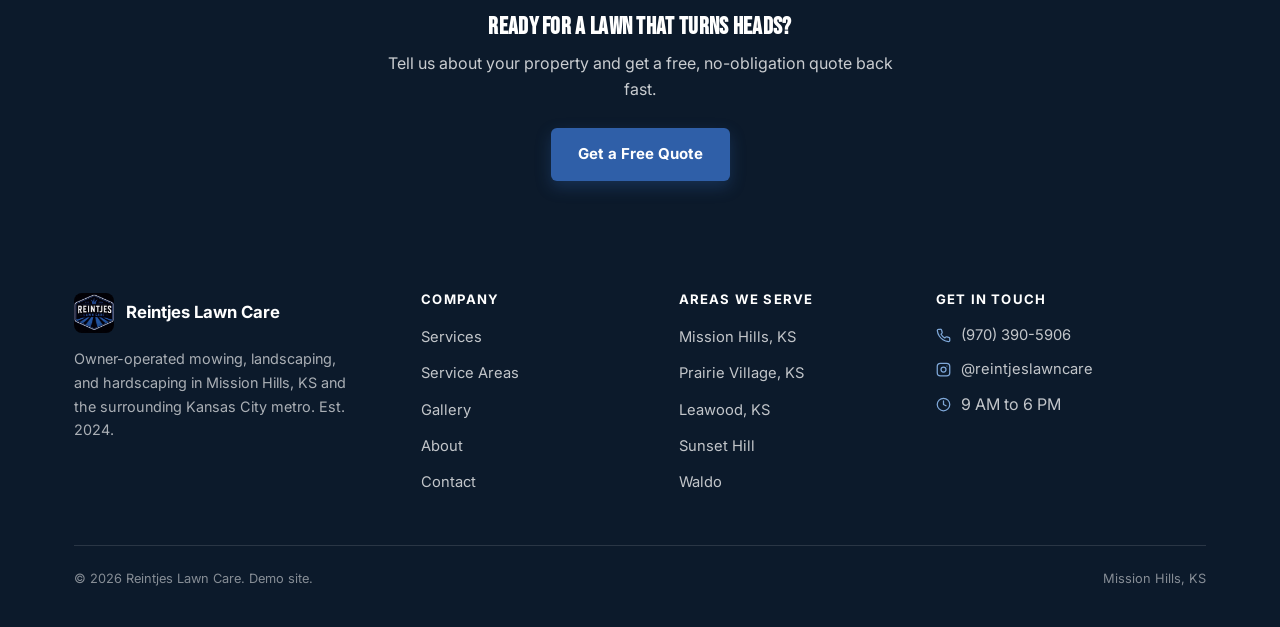
==== commit 1eb88a8d: "Rebuild as a multi-page site with real SEO/GEO infrastructure Restructure from a single scrolling la" ====
--- a/index.html
+++ b/index.html
@@ -3,289 +3,347 @@
 <head>
 <meta charset="UTF-8">
 <meta name="viewport" content="width=device-width, initial-scale=1.0">
-<title>Reintjes Lawn Care | Mowing, Landscaping &amp; Hardscaping in Kansas City</title>
-<meta name="description" content="Reintjes Lawn Care provides mowing, landscaping, hardscaping, and land clearing services in Mission Hills, Prairie Village, Leawood, Sunset Hill, and Waldo. DM us for a free quote.">
-<link rel="icon" href="assets/images/logo.jpg">
+<title>Reintjes Lawn Care | Mowing &amp; Landscaping in Mission Hills, KS</title>
+<meta name="description" content="Reintjes Lawn Care provides mowing, landscaping, hardscaping, and land clearing in Mission Hills, Prairie Village, Leawood, Sunset Hill, and Waldo. Free quotes.">
+<link rel="canonical" href="https://www.reintjeslawncare.com/">
+<meta property="og:type" content="website">
+<meta property="og:site_name" content="Reintjes Lawn Care">
+<meta property="og:title" content="Reintjes Lawn Care | Mowing &amp; Landscaping in Mission Hills, KS">
+<meta property="og:description" content="Mowing, landscaping, hardscaping, and land clearing in Mission Hills, Prairie Village, Leawood, Sunset Hill, and Waldo. Free quotes.">
+<meta property="og:url" content="https://www.reintjeslawncare.com/">
+<meta property="og:image" content="https://www.reintjeslawncare.com/assets/images/hero-lawn.jpg">
+<meta name="twitter:card" content="summary_large_image">
+<meta name="twitter:title" content="Reintjes Lawn Care | Mowing &amp; Landscaping in Mission Hills, KS">
+<meta name="twitter:description" content="Mowing, landscaping, hardscaping, and land clearing in Mission Hills, Prairie Village, Leawood, Sunset Hill, and Waldo.">
+<link rel="icon" href="/assets/images/logo.jpg">
 <link rel="preconnect" href="https://fonts.googleapis.com">
 <link rel="preconnect" href="https://fonts.gstatic.com" crossorigin>
 <link href="https://fonts.googleapis.com/css2?family=Bebas+Neue&family=Inter:wght@400;500;600;700;800&display=swap" rel="stylesheet">
-<link rel="stylesheet" href="css/style.css">
+<link rel="stylesheet" href="/css/style.css">
+<script type="application/ld+json">
+{
+  "@context": "https://schema.org",
+  "@type": "LandscapingBusiness",
+  "@id": "https://www.reintjeslawncare.com/#business",
+  "name": "Reintjes Lawn Care",
+  "image": "https://www.reintjeslawncare.com/assets/images/hero-lawn.jpg",
+  "logo": "https://www.reintjeslawncare.com/assets/images/logo.jpg",
+  "url": "https://www.reintjeslawncare.com/",
+  "telephone": "+1-970-390-5906",
+  "priceRange": "$$",
+  "founder": { "@type": "Person", "name": "George Reintjes" },
+  "foundingDate": "2024",
+  "address": { "@type": "PostalAddress", "addressLocality": "Mission Hills", "addressRegion": "KS", "addressCountry": "US" },
+  "areaServed": [
+    { "@type": "Place", "name": "Mission Hills, KS" },
+    { "@type": "Place", "name": "Prairie Village, KS" },
+    { "@type": "Place", "name": "Leawood, KS" },
+    { "@type": "Place", "name": "Sunset Hill, KS" },
+    { "@type": "Place", "name": "Waldo, MO" }
+  ],
+  "sameAs": ["https://www.instagram.com/reintjeslawncare"],
+  "hasOfferCatalog": {
+    "@type": "OfferCatalog",
+    "name": "Lawn Care Services",
+    "itemListElement": [
+      { "@type": "Offer", "itemOffered": { "@type": "Service", "name": "Lawn Mowing & Edging" }, "priceSpecification": { "@type": "UnitPriceSpecification", "price": "35", "priceCurrency": "USD", "unitText": "starting price" } },
+      { "@type": "Offer", "itemOffered": { "@type": "Service", "name": "Landscaping & Planting" } },
+      { "@type": "Offer", "itemOffered": { "@type": "Service", "name": "Hardscaping" } },
+      { "@type": "Offer", "itemOffered": { "@type": "Service", "name": "Land Clearing & Stump Removal" } },
+      { "@type": "Offer", "itemOffered": { "@type": "Service", "name": "Bush & Shrub Trimming" } },
+      { "@type": "Offer", "itemOffered": { "@type": "Service", "name": "Grading & Bed Prep" } },
+      { "@type": "Offer", "itemOffered": { "@type": "Service", "name": "Mulching" }, "priceSpecification": { "@type": "UnitPriceSpecification", "price": "1.30", "priceCurrency": "USD", "unitText": "per sq ft, starting price" } },
+      { "@type": "Offer", "itemOffered": { "@type": "Service", "name": "Leaf Cleanup" }, "priceSpecification": { "@type": "UnitPriceSpecification", "price": "60", "priceCurrency": "USD", "unitText": "per man hour" } },
+      { "@type": "Offer", "itemOffered": { "@type": "Service", "name": "Snow Removal" }, "priceSpecification": { "@type": "UnitPriceSpecification", "price": "35", "priceCurrency": "USD", "unitText": "starting price" } }
+    ]
+  },
+  "review": [
+    { "@type": "Review", "author": { "@type": "Person", "name": "David Bitters" }, "reviewBody": "We just got back into town and the lawn looks terrific! Thanks, George." },
+    { "@type": "Review", "author": { "@type": "Person", "name": "canyon_kiernan" }, "reviewBody": "did a great job on my yard, highly recommend." },
+    { "@type": "Review", "author": { "@type": "Person", "name": "evan.moreland_" }, "reviewBody": "Great guy. Little slow speed wise but can't complain." }
+  ]
+}
+</script>
 </head>
 <body>
 
 <div class="topbar">
   <div class="container topbar-inner">
-    <span>📍 Mission Hills, Prairie Village, Leawood, Sunset Hill &amp; Waldo</span>
-    <a href="tel:+19703905906">📞 (970) 390-5906</a>
+    <span class="topbar-item"><svg viewBox="0 0 24 24" fill="none" stroke="currentColor" stroke-width="2" stroke-linecap="round" stroke-linejoin="round"><path d="M21 10c0 7-9 13-9 13s-9-6-9-13a9 9 0 0 1 18 0z"/><circle cx="12" cy="10" r="3"/></svg> Mission Hills, Prairie Village, Leawood, Sunset Hill &amp; Waldo</span>
+    <a href="tel:+19703905906" class="topbar-item"><svg viewBox="0 0 24 24" fill="none" stroke="currentColor" stroke-width="2" stroke-linecap="round" stroke-linejoin="round"><path d="M22 16.92v3a2 2 0 0 1-2.18 2 19.79 19.79 0 0 1-8.63-3.07 19.5 19.5 0 0 1-6-6 19.79 19.79 0 0 1-3.07-8.67A2 2 0 0 1 4.11 2h3a2 2 0 0 1 2 1.72c.13.96.36 1.9.7 2.81a2 2 0 0 1-.45 2.11L8.09 9.91a16 16 0 0 0 6 6l1.27-1.27a2 2 0 0 1 2.11-.45c.91.34 1.85.57 2.81.7A2 2 0 0 1 22 16.92z"/></svg> (970) 390-5906</a>
   </div>
 </div>
 
 <header class="site-header" id="header">
   <div class="container header-inner">
-    <a href="#top" class="brand">
-      <img src="assets/images/logo.jpg" alt="Reintjes Lawn Care logo" class="brand-logo">
+    <a href="/" class="brand">
+      <img src="/assets/images/logo.jpg" alt="Reintjes Lawn Care logo" class="brand-logo">
       <span class="brand-text">REINTJES <span>LAWN CARE</span></span>
     </a>
     <nav class="main-nav" id="main-nav">
-      <a href="#services">Services</a>
-      <a href="#about">About</a>
-      <a href="#gallery">Gallery</a>
-      <a href="#reviews">Reviews</a>
-      <a href="#contact">Contact</a>
+      <a href="/" aria-current="page">Home</a>
+      <a href="/services/">Services</a>
+      <a href="/service-areas/">Areas We Serve</a>
+      <a href="/gallery/">Gallery</a>
+      <a href="/about/">About</a>
+      <a href="/contact/">Contact</a>
     </nav>
-    <a href="#contact" class="btn btn-primary nav-cta">Get a Free Quote</a>
+    <a href="/contact/" class="btn btn-primary nav-cta">Get a Free Quote</a>
     <button class="nav-toggle" id="nav-toggle" aria-label="Toggle menu">
       <span></span><span></span><span></span>
     </button>
   </div>
 </header>
 
-<section class="hero" id="top">
+<section class="hero">
   <div class="hero-media">
-    <img src="assets/images/hero-lawn.jpg" alt="Freshly mowed striped lawn by Reintjes Lawn Care">
+    <img src="/assets/images/hero-lawn.jpg" alt="Freshly mowed striped backyard lawn maintained by Reintjes Lawn Care in Mission Hills, KS">
     <div class="hero-overlay"></div>
   </div>
   <div class="container hero-content">
     <p class="eyebrow">Est. 2024 &middot; Mission Hills, KS</p>
-    <h1>Sharp Lines. <br>Healthy Lawns. <br>Every Time.</h1>
-    <p class="hero-sub">Reintjes Lawn Care delivers mowing, landscaping, and hardscaping for properties in Mission Hills, Prairie Village, Leawood, Sunset Hill, and Waldo.</p>
+    <h1>Sharp Lines.<br>Healthy Lawns.<br>Every Time.</h1>
+    <p class="hero-sub">Mowing, landscaping, and hardscaping for Mission Hills, Prairie Village, Leawood, Sunset Hill, and Waldo. Owner-operated, and it shows.</p>
     <div class="hero-actions">
-      <a href="#contact" class="btn btn-primary">Get a Free Quote</a>
-      <a href="#services" class="btn btn-outline">See Our Services</a>
+      <a href="/contact/" class="btn btn-primary">Get a Free Quote</a>
+      <a href="/services/" class="btn btn-outline">See Our Services</a>
     </div>
     <ul class="hero-badges">
-      <li>✔ Free Quotes</li>
-      <li>✔ Kansas City Metro</li>
+      <li><svg viewBox="0 0 24 24" fill="none" stroke="currentColor" stroke-width="2.5" stroke-linecap="round" stroke-linejoin="round"><polyline points="20 6 9 17 4 12"/></svg> Free Quotes</li>
+      <li><svg viewBox="0 0 24 24" fill="none" stroke="currentColor" stroke-width="2.5" stroke-linecap="round" stroke-linejoin="round"><polyline points="20 6 9 17 4 12"/></svg> Kansas City Metro</li>
     </ul>
   </div>
-</section>
+  <svg class="est-badge" viewBox="0 0 120 120" fill="none" xmlns="http://www.w3.org/2000/svg" aria-hidden="true">
+    <polygon points="60,4 110,32 110,88 60,116 10,88 10,32" stroke="currentColor" stroke-width="2"/>
+    <line x1="60" y1="60" x2="60" y2="20" stroke="currentColor" stroke-width="1.2" opacity="0.55"/>
+    <line x1="60" y1="60" x2="94" y2="40" stroke="currentColor" stroke-width="1.2" opacity="0.55"/>
+    <line x1="60" y1="60" x2="94" y2="80" stroke="currentColor" stroke-width="1.2" opacity="0.55"/>
+    <line x1="60" y1="60" x2="60" y2="100" stroke="currentColor" stroke-width="1.2" opacity="0.55"/>
+    <line x1="60" y1="60" x2="26" y2="80" stroke="currentColor" stroke-width="1.2" opacity="0.55"/>
+    <line x1="60" y1="60" x2="26" y2="40" stroke="currentColor" stroke-width="1.2" opacity="0.55"/>
+    <text x="60" y="52" text-anchor="middle" font-family="Inter, sans-serif" font-size="9" font-weight="700" letter-spacing="2" fill="currentColor">EST.</text>
+    <text x="60" y="74" text-anchor="middle" font-family="'Bebas Neue', sans-serif" font-size="22" fill="currentColor">2024</text>
+  </svg>
+</section>
+
+<div class="stripe-divider"></div>
 
 <section class="strip">
   <div class="container strip-inner">
     <div class="strip-item"><strong>2024</strong><span>Founded</span></div>
     <div class="strip-item"><strong>5</strong><span>Areas Served</span></div>
-    <div class="strip-item"><strong>3</strong><span>Core Services</span></div>
+    <div class="strip-item"><strong>9</strong><span>Services Offered</span></div>
     <div class="strip-item"><strong>Mission Hills</strong><span>Home Base</span></div>
   </div>
 </section>
 
 <section class="section" id="services">
   <div class="container">
-    <p class="eyebrow center">What We Do</p>
-    <h2 class="section-title center">Our Services</h2>
-    <p class="section-sub center">Mowing, landscaping, hardscaping, and land clearing for properties in Mission Hills, Prairie Village, Leawood, Sunset Hill, and Waldo.</p>
+    <div class="section-head center">
+      <p class="eyebrow center">What We Do</p>
+      <h2 class="section-title">Lawn Care, Landscaping &amp; Hardscaping</h2>
+      <p class="section-sub center">From weekly mowing to full landscape builds, one crew handles the whole property.</p>
+    </div>
     <div class="services-grid">
       <div class="service-card">
-        <div class="service-icon">🌱</div>
+        <div class="service-icon"><svg viewBox="0 0 24 24" fill="none" stroke="currentColor" stroke-width="2" stroke-linecap="round"><line x1="4" y1="20" x2="10" y2="4"/><line x1="10" y1="20" x2="16" y2="4"/><line x1="16" y1="20" x2="22" y2="4"/></svg></div>
         <h3>Lawn Mowing &amp; Edging</h3>
-        <p>Consistent mowing with crisp edging along walkways, driveways, and beds for that clean, striped finish.</p>
+        <p>Consistent mowing with crisp edging for that clean, striped finish.</p>
         <div class="service-price">Starting at $35</div>
       </div>
       <div class="service-card">
-        <div class="service-icon">🌳</div>
+        <div class="service-icon"><svg viewBox="0 0 24 24" fill="none" stroke="currentColor" stroke-width="2" stroke-linecap="round" stroke-linejoin="round"><path d="M12 2 7 10h3l-4 6h4v6h4v-6h4l-4-6h3z"/></svg></div>
         <h3>Landscaping &amp; Planting</h3>
-        <p>Tree and shrub installation, bed design, and general landscaping to refresh your property.</p>
+        <p>Tree and shrub installation, bed design, and general landscaping.</p>
         <div class="service-price">Free quote</div>
       </div>
       <div class="service-card">
-        <div class="service-icon">🧱</div>
+        <div class="service-icon"><svg viewBox="0 0 24 24" fill="none" stroke="currentColor" stroke-width="2" stroke-linejoin="round"><rect x="3" y="5" width="7" height="6"/><rect x="14" y="5" width="7" height="6"/><rect x="3" y="13" width="7" height="6"/><rect x="14" y="13" width="7" height="6"/></svg></div>
         <h3>Hardscaping</h3>
-        <p>Patios, walkways, and retaining walls that add structure and usable space to your yard.</p>
+        <p>Patios, walkways, and retaining walls that add usable space.</p>
         <div class="service-price">Free quote</div>
       </div>
       <div class="service-card">
-        <div class="service-icon">🪓</div>
+        <div class="service-icon"><svg viewBox="0 0 24 24" fill="none" stroke="currentColor" stroke-width="2" stroke-linecap="round" stroke-linejoin="round"><path d="M14 3l6 6-3 3-6-6z"/><path d="M17 6l-11 11"/><path d="M3 21l3-1 1-3"/></svg></div>
         <h3>Land Clearing &amp; Stump Removal</h3>
-        <p>Clearing overgrown or unwanted vegetation and removing stumps to reclaim your property.</p>
+        <p>Clearing overgrown vegetation and removing stumps to reclaim your yard.</p>
         <div class="service-price">Free quote</div>
       </div>
       <div class="service-card">
-        <div class="service-icon">✂️</div>
+        <div class="service-icon"><svg viewBox="0 0 24 24" fill="none" stroke="currentColor" stroke-width="2" stroke-linecap="round" stroke-linejoin="round"><circle cx="6" cy="6" r="3"/><circle cx="6" cy="18" r="3"/><line x1="20" y1="4" x2="8.12" y2="15.88"/><line x1="14.47" y1="14.48" x2="20" y2="20"/><line x1="8.12" y1="8.12" x2="12" y2="12"/></svg></div>
         <h3>Bush &amp; Shrub Trimming</h3>
-        <p>Clean, shaped hedges and shrubs that frame your landscaping instead of overtaking it.</p>
+        <p>Clean, shaped hedges that frame your landscaping.</p>
         <div class="service-price">Free quote</div>
       </div>
       <div class="service-card">
-        <div class="service-icon">🪨</div>
-        <h3>Grading &amp; Bed Prep</h3>
-        <p>Raised bed demolition, soil grading, and site prep to get your yard ready for what's next.</p>
-        <div class="service-price">Free quote</div>
-      </div>
-      <div class="service-card">
-        <div class="service-icon">🍂</div>
-        <h3>Mulching</h3>
-        <p>Fresh mulch installation that locks in moisture and gives your beds a finished look.</p>
-        <div class="service-price">Starting at $1.30/sq ft</div>
-      </div>
-      <div class="service-card">
-        <div class="service-icon">🧹</div>
-        <h3>Leaf Cleanup</h3>
-        <p>Full-property leaf removal to get your yard clear before winter or after a windy fall week.</p>
-        <div class="service-price">$60/man hour</div>
-      </div>
-      <div class="service-card">
-        <div class="service-icon">❄️</div>
+        <div class="service-icon"><svg viewBox="0 0 24 24" fill="none" stroke="currentColor" stroke-width="2" stroke-linecap="round"><line x1="12" y1="2" x2="12" y2="22"/><line x1="4" y1="7" x2="20" y2="17"/><line x1="20" y1="7" x2="4" y2="17"/></svg></div>
         <h3>Snow Removal</h3>
-        <p>Driveway and walkway snow clearing so your property stays safe and accessible all winter.</p>
+        <p>Driveway and walkway clearing so your property stays accessible all winter.</p>
         <div class="service-price">Starting at $35</div>
       </div>
     </div>
-  </div>
-</section>
-
-<section class="section alt" id="about">
+    <div class="service-more">
+      <a href="/services/" class="btn btn-outline-dark">See All 9 Services &amp; Pricing</a>
+    </div>
+  </div>
+</section>
+
+<section class="section alt">
+  <div class="container">
+    <div class="section-head center">
+      <p class="eyebrow center">Where We Work</p>
+      <h2 class="section-title">Serving Five Kansas City Communities</h2>
+      <p class="section-sub center">Mission Hills, Prairie Village, Leawood, Sunset Hill, and Waldo.</p>
+    </div>
+    <div class="areas-grid">
+      <div class="area-card">
+        <span class="area-tag">Home Base</span>
+        <h3>Mission Hills, KS</h3>
+        <p>Where Reintjes Lawn Care is based, and where it all started in 2024.</p>
+      </div>
+      <div class="area-card">
+        <span class="area-tag">Service Area</span>
+        <h3>Prairie Village &amp; Leawood, KS</h3>
+        <p>Weekly and bi-weekly mowing, landscaping, and hardscaping for neighboring communities.</p>
+      </div>
+      <div class="area-card">
+        <span class="area-tag">Service Area</span>
+        <h3>Sunset Hill &amp; Waldo</h3>
+        <p>Mowing, cleanup, and land clearing for properties across the metro.</p>
+      </div>
+    </div>
+    <div class="service-more">
+      <a href="/service-areas/" class="btn btn-outline-dark">View All Service Areas</a>
+    </div>
+  </div>
+</section>
+
+<section class="section">
   <div class="container about-grid">
     <div class="about-media">
-      <img src="assets/images/gallery-2.jpg" alt="Reintjes Lawn Care mower striping a backyard along a fence line">
+      <img src="/assets/images/gallery-2.jpg" alt="Reintjes Lawn Care zero-turn mower striping a backyard along a fence line" loading="lazy">
     </div>
     <div class="about-copy">
       <p class="eyebrow">Why Reintjes Lawn Care</p>
       <h2 class="section-title">Local, Reliable, and Detail-Obsessed</h2>
-      <p>Founded in 2024 by George Reintjes, Reintjes Lawn Care is based in Mission Hills, KS and serves Mission Hills, Prairie Village, Leawood, Sunset Hill, and Waldo. We show up on schedule, treat every property like it's our own, and never cut corners, literally.</p>
+      <p class="lede">Founded in 2024 by George Reintjes, based right in Mission Hills. We show up on schedule, treat every property like it's our own, and never cut corners, literally.</p>
       <ul class="checklist">
         <li>Consistent crew &amp; schedule, no surprises</li>
         <li>Straight lines, clean edges, tidy cleanup every visit</li>
         <li>Flexible plans for weekly, bi-weekly, or seasonal service</li>
-        <li>Friendly, local team that's easy to reach</li>
       </ul>
-      <a href="#contact" class="btn btn-primary">Request a Free Quote</a>
-    </div>
-  </div>
-</section>
-
-<section class="section" id="gallery">
-  <div class="container">
-    <p class="eyebrow center">Recent Work</p>
-    <h2 class="section-title center">The Reintjes Difference</h2>
-    <p class="section-sub center">A sample of the sharp, striped lawns our crew leaves behind.</p>
-    <div class="gallery-grid">
+      <a href="/about/" class="btn btn-outline-dark">More About Us</a>
+    </div>
+  </div>
+</section>
+
+<section class="section alt">
+  <div class="container">
+    <div class="section-head center">
+      <p class="eyebrow center">Recent Work</p>
+      <h2 class="section-title">The Reintjes Difference</h2>
+      <p class="section-sub center">A sample of the sharp, striped lawns our crew leaves behind.</p>
+    </div>
+    <div class="gallery-grid gallery-preview">
       <div class="gallery-item">
-        <img src="assets/images/gallery-3.jpg" alt="Striped front lawn along a driveway">
+        <img src="/assets/images/gallery-3.jpg" alt="Striped front lawn along a driveway in Mission Hills, KS" loading="lazy">
       </div>
       <div class="gallery-item">
-        <img src="assets/images/gallery-1.jpg" alt="Large backyard with crosshatch mowing pattern">
+        <img src="/assets/images/gallery-6.jpg" alt="Striped corner-lot lawn near a stop sign" loading="lazy">
       </div>
       <div class="gallery-item">
-        <img src="assets/images/gallery-2.jpg" alt="Zero-turn mower cutting clean stripes along a fence line">
-      </div>
-      <div class="gallery-item">
-        <img src="assets/images/gallery-4.jpg" alt="Backyard lawn bordered by garden beds at dusk">
-      </div>
-      <div class="gallery-item">
-        <img src="assets/images/gallery-5.jpg" alt="Shaded front lawn with crisp mowing stripes">
-      </div>
-      <div class="gallery-item">
-        <img src="assets/images/hero-lawn.jpg" alt="Freshly striped backyard lawn">
-      </div>
-      <div class="gallery-item">
-        <img src="assets/images/gallery-6.jpg" alt="Striped corner-lot lawn near a stop sign">
-      </div>
-      <div class="gallery-item">
-        <img src="assets/images/gallery-7.jpg" alt="Backyard practice field with crisp mowing stripes">
-      </div>
-      <div class="gallery-item">
-        <img src="assets/images/gallery-8.jpg" alt="Striped front lawn of a brick colonial home">
-      </div>
-    </div>
-  </div>
-</section>
-
-<section class="section alt" id="reviews">
-  <div class="container">
-    <p class="eyebrow center">Customer Love</p>
-    <h2 class="section-title center">What Our Customers Say</h2>
+        <img src="/assets/images/gallery-8.jpg" alt="Striped front lawn of a brick colonial home" loading="lazy">
+      </div>
+    </div>
+    <div class="service-more">
+      <a href="/gallery/" class="btn btn-outline-dark">View Full Gallery</a>
+    </div>
+  </div>
+</section>
+
+<section class="section" id="reviews">
+  <div class="container">
+    <div class="section-head center">
+      <p class="eyebrow center">Customer Love</p>
+      <h2 class="section-title">What Our Customers Say</h2>
+    </div>
     <div class="reviews-grid">
       <div class="review-card">
-        <div class="review-source">💬 Text message</div>
+        <div class="review-source"><svg viewBox="0 0 24 24" fill="none" stroke="currentColor" stroke-width="2" stroke-linecap="round" stroke-linejoin="round"><path d="M21 11.5a8.38 8.38 0 0 1-.9 3.8 8.5 8.5 0 0 1-7.6 4.7 8.38 8.38 0 0 1-3.8-.9L3 21l1.9-5.7a8.38 8.38 0 0 1-.9-3.8 8.5 8.5 0 0 1 4.7-7.6 8.38 8.38 0 0 1 3.8-.9h.5a8.48 8.48 0 0 1 8 8v.5z"/></svg> Text Message</div>
         <p>&ldquo;We just got back into town and the lawn looks terrific! Thanks, George.&rdquo;</p>
         <span class="review-author">David Bitters</span>
       </div>
       <div class="review-card">
-        <div class="review-source">💬 Comment on Instagram</div>
+        <div class="review-source"><svg viewBox="0 0 24 24" fill="none" stroke="currentColor" stroke-width="2" stroke-linecap="round" stroke-linejoin="round"><rect x="2" y="2" width="20" height="20" rx="5"/><circle cx="12" cy="12" r="4"/><circle cx="17.5" cy="6.5" r="0.8" fill="currentColor" stroke="none"/></svg> Instagram</div>
         <p>&ldquo;did a great job on my yard, highly recommend.&rdquo;</p>
         <span class="review-author">@canyon_kiernan</span>
       </div>
       <div class="review-card">
-        <div class="review-source">💬 Comment on Instagram</div>
+        <div class="review-source"><svg viewBox="0 0 24 24" fill="none" stroke="currentColor" stroke-width="2" stroke-linecap="round" stroke-linejoin="round"><rect x="2" y="2" width="20" height="20" rx="5"/><circle cx="12" cy="12" r="4"/><circle cx="17.5" cy="6.5" r="0.8" fill="currentColor" stroke="none"/></svg> Instagram</div>
         <p>&ldquo;Great guy. Little slow speed wise but can't complain.&rdquo;</p>
         <span class="review-author">@evan.moreland_</span>
       </div>
     </div>
-    <p class="section-sub center placeholder-note">Real feedback from actual Reintjes Lawn Care customers, via text message and <a href="https://www.instagram.com/reintjeslawncare" target="_blank" rel="noopener">@reintjeslawncare</a> on Instagram. Reintjes Lawn Care doesn't have full written reviews on Google or Nextdoor yet. More coming soon.</p>
-  </div>
-</section>
-
-<section class="section cta-section" id="contact">
-  <div class="container contact-grid">
-    <div class="contact-info">
-      <p class="eyebrow">Get In Touch</p>
-      <h2 class="section-title">Get Your Free Quote</h2>
-      <p>Tell us a bit about your property and we'll get back to you with a no-obligation quote.</p>
-      <ul class="contact-details">
-        <li>📞 <a href="tel:+19703905906">(970) 390-5906</a></li>
-        <li>📷 <a href="https://www.instagram.com/reintjeslawncare" target="_blank" rel="noopener">DM @reintjeslawncare on Instagram</a></li>
-        <li>📍 Mission Hills, Prairie Village, Leawood, Sunset Hill &amp; Waldo</li>
-        <li>🕐 9 AM to 6 PM</li>
-      </ul>
-    </div>
-    <form class="contact-form" id="quote-form">
-      <div class="form-row">
-        <label for="name">Full Name</label>
-        <input type="text" id="name" name="name" required placeholder="Jane Doe">
-      </div>
-      <div class="form-row">
-        <label for="email">Email</label>
-        <input type="email" id="email" name="email" required placeholder="jane@example.com">
-      </div>
-      <div class="form-row">
-        <label for="phone">Phone</label>
-        <input type="tel" id="phone" name="phone" placeholder="(555) 123-4567">
-      </div>
-      <div class="form-row">
-        <label for="service">Service Needed</label>
-        <select id="service" name="service">
-          <option>Lawn Mowing &amp; Edging</option>
-          <option>Landscaping &amp; Planting</option>
-          <option>Hardscaping</option>
-          <option>Land Clearing &amp; Stump Removal</option>
-          <option>Bush &amp; Shrub Trimming</option>
-          <option>Grading &amp; Bed Prep</option>
-          <option>Mulching</option>
-          <option>Leaf Cleanup</option>
-          <option>Snow Removal</option>
-          <option>Other</option>
-        </select>
-      </div>
-      <div class="form-row">
-        <label for="message">Message</label>
-        <textarea id="message" name="message" rows="4" placeholder="Tell us about your property..."></textarea>
-      </div>
-      <button type="submit" class="btn btn-primary btn-block">Request Free Quote</button>
-      <p class="form-note" id="form-note"></p>
-    </form>
+    <p class="section-sub center placeholder-note" style="margin-top:28px;">Real feedback from actual customers, via text message and <a href="https://www.instagram.com/reintjeslawncare" target="_blank" rel="noopener">@reintjeslawncare</a> on Instagram.</p>
+  </div>
+</section>
+
+<section class="cta-band">
+  <div class="container">
+    <h2>Ready for a Lawn That Turns Heads?</h2>
+    <p>Tell us about your property and get a free, no-obligation quote back fast.</p>
+    <a href="/contact/" class="btn btn-primary">Get a Free Quote</a>
   </div>
 </section>
 
 <footer class="site-footer">
-  <div class="container footer-inner">
-    <div class="footer-brand">
-      <img src="assets/images/logo.jpg" alt="Reintjes Lawn Care logo">
-      <p>Reintjes Lawn Care, Est. 2024, Mission Hills, KS</p>
-    </div>
-    <nav class="footer-nav">
-      <a href="#services">Services</a>
-      <a href="#about">About</a>
-      <a href="#gallery">Gallery</a>
-      <a href="#reviews">Reviews</a>
-      <a href="#contact">Contact</a>
-      <a href="https://www.instagram.com/reintjeslawncare" target="_blank" rel="noopener">Instagram</a>
-    </nav>
-    <p class="footer-copy">&copy; <span id="year"></span> Reintjes Lawn Care. All rights reserved. Demo site.</p>
+  <div class="container">
+    <div class="footer-grid">
+      <div class="footer-col">
+        <div class="footer-brand">
+          <img src="/assets/images/logo.jpg" alt="Reintjes Lawn Care logo">
+          <p>Reintjes Lawn Care</p>
+        </div>
+        <p class="footer-desc">Owner-operated mowing, landscaping, and hardscaping in Mission Hills, KS and the surrounding Kansas City metro. Est. 2024.</p>
+      </div>
+      <div class="footer-col">
+        <h4>Company</h4>
+        <ul>
+          <li><a href="/services/">Services</a></li>
+          <li><a href="/service-areas/">Service Areas</a></li>
+          <li><a href="/gallery/">Gallery</a></li>
+          <li><a href="/about/">About</a></li>
+          <li><a href="/contact/">Contact</a></li>
+        </ul>
+      </div>
+      <div class="footer-col">
+        <h4>Areas We Serve</h4>
+        <ul>
+          <li><a href="/service-areas/">Mission Hills, KS</a></li>
+          <li><a href="/service-areas/">Prairie Village, KS</a></li>
+          <li><a href="/service-areas/">Leawood, KS</a></li>
+          <li><a href="/service-areas/">Sunset Hill</a></li>
+          <li><a href="/service-areas/">Waldo</a></li>
+        </ul>
+      </div>
+      <div class="footer-col">
+        <h4>Get In Touch</h4>
+        <ul class="footer-contact">
+          <li><svg viewBox="0 0 24 24" fill="none" stroke="currentColor" stroke-width="2" stroke-linecap="round" stroke-linejoin="round"><path d="M22 16.92v3a2 2 0 0 1-2.18 2 19.79 19.79 0 0 1-8.63-3.07 19.5 19.5 0 0 1-6-6 19.79 19.79 0 0 1-3.07-8.67A2 2 0 0 1 4.11 2h3a2 2 0 0 1 2 1.72c.13.96.36 1.9.7 2.81a2 2 0 0 1-.45 2.11L8.09 9.91a16 16 0 0 0 6 6l1.27-1.27a2 2 0 0 1 2.11-.45c.91.34 1.85.57 2.81.7A2 2 0 0 1 22 16.92z"/></svg><a href="tel:+19703905906">(970) 390-5906</a></li>
+          <li><svg viewBox="0 0 24 24" fill="none" stroke="currentColor" stroke-width="2" stroke-linecap="round" stroke-linejoin="round"><rect x="2" y="2" width="20" height="20" rx="5"/><circle cx="12" cy="12" r="4"/><circle cx="17.5" cy="6.5" r="0.8" fill="currentColor" stroke="none"/></svg><a href="https://www.instagram.com/reintjeslawncare" target="_blank" rel="noopener">@reintjeslawncare</a></li>
+          <li><svg viewBox="0 0 24 24" fill="none" stroke="currentColor" stroke-width="2" stroke-linecap="round" stroke-linejoin="round"><circle cx="12" cy="12" r="10"/><polyline points="12 6 12 12 16 14"/></svg>9 AM to 6 PM</li>
+        </ul>
+      </div>
+    </div>
+    <div class="footer-bottom">
+      <p>&copy; <span id="year"></span> Reintjes Lawn Care. Demo site.</p>
+      <p>Mission Hills, KS</p>
+    </div>
   </div>
 </footer>
 
-<a href="#contact" class="floating-cta">Get a Free Quote</a>
-
-<script src="js/script.js"></script>
+<a href="/contact/" class="floating-cta">Get a Free Quote</a>
+
+<script src="/js/script.js"></script>
 </body>
 </html>
--- a/css/style.css
+++ b/css/style.css
@@ -1,16 +1,22 @@
 :root {
-  --navy: #0d1b2e;
-  --navy-2: #13294b;
+  --navy: #0c1a2b;
+  --navy-2: #12253d;
+  --navy-3: #1b3252;
   --blue: #2f5fa8;
-  --blue-light: #6fa3d8;
+  --blue-dark: #234a87;
+  --blue-light: #7fa8d9;
+  --cream: #f7f4ee;
+  --cream-2: #efe9dd;
   --white: #ffffff;
-  --gray-50: #f5f7fa;
-  --gray-100: #eceff3;
+  --ink: #1c2430;
   --gray-500: #5c6672;
-  --gray-700: #33383f;
-  --shadow: 0 10px 30px rgba(13, 27, 46, 0.12);
-  --radius: 10px;
-  --max-width: 1160px;
+  --gray-300: #c9cdd3;
+  --line: #e4e1d8;
+  --shadow: 0 14px 34px rgba(12, 26, 43, 0.14);
+  --shadow-sm: 0 4px 14px rgba(12, 26, 43, 0.08);
+  --radius: 6px;
+  --radius-lg: 14px;
+  --max-width: 1180px;
 }
 
 * { box-sizing: border-box; }
@@ -19,12 +25,15 @@
 body {
   margin: 0;
   font-family: 'Inter', -apple-system, BlinkMacSystemFont, 'Segoe UI', sans-serif;
-  color: var(--gray-700);
+  color: var(--ink);
   background: var(--white);
-  line-height: 1.6;
+  line-height: 1.65;
+  -webkit-font-smoothing: antialiased;
 }
 
 img { max-width: 100%; display: block; }
+a { color: inherit; }
+svg { flex-shrink: 0; }
 
 .container {
   max-width: var(--max-width);
@@ -32,69 +41,90 @@
   padding: 0 24px;
 }
 
-h1, h2, h3 {
+h1, h2, h3, h4 {
   font-family: 'Bebas Neue', 'Inter', sans-serif;
-  letter-spacing: 0.5px;
+  letter-spacing: 0.3px;
   color: var(--navy);
   margin: 0 0 16px;
-}
-
-h1 { font-size: clamp(2.6rem, 6vw, 4.2rem); line-height: 1.05; }
-h2.section-title { font-size: clamp(2rem, 4vw, 2.8rem); }
-h3 { font-size: 1.35rem; }
+  line-height: 1.05;
+}
+
+h1 { font-size: clamp(2.6rem, 5.4vw, 4rem); }
+h2.section-title { font-size: clamp(1.9rem, 3.6vw, 2.6rem); }
+h3 { font-size: 1.25rem; font-family: 'Inter', sans-serif; font-weight: 700; letter-spacing: 0; }
+h4 { font-size: 1.05rem; font-family: 'Inter', sans-serif; font-weight: 700; letter-spacing: 0; }
 
 p { margin: 0 0 16px; }
+.lede { font-size: 1.08rem; color: var(--gray-500); }
 
 .eyebrow {
+  display: inline-flex;
+  align-items: center;
+  gap: 8px;
   text-transform: uppercase;
-  letter-spacing: 2px;
+  letter-spacing: 1.6px;
   font-weight: 700;
-  font-size: 0.8rem;
+  font-size: 0.76rem;
   color: var(--blue);
-  margin-bottom: 10px;
-}
-.eyebrow.center, .center { text-align: center; }
-.section-title.center { }
+  margin-bottom: 12px;
+}
+.eyebrow::before {
+  content: "";
+  width: 18px;
+  height: 2px;
+  background: var(--blue);
+  display: inline-block;
+}
+.eyebrow.center { justify-content: center; }
+.center { text-align: center; }
 .section-sub {
   max-width: 640px;
-  margin: 0 auto 48px;
   color: var(--gray-500);
 }
-.section-sub.center { text-align: center; }
+.section-sub.center { margin-left: auto; margin-right: auto; }
+.section-head { margin-bottom: 44px; }
 
 /* Buttons */
 .btn {
   display: inline-flex;
   align-items: center;
+  gap: 8px;
   justify-content: center;
-  padding: 14px 28px;
-  border-radius: 999px;
+  padding: 13px 26px;
+  border-radius: var(--radius);
   font-weight: 700;
   text-decoration: none;
-  font-size: 0.95rem;
-  border: 2px solid transparent;
+  font-size: 0.94rem;
+  border: 1.5px solid transparent;
   cursor: pointer;
-  transition: transform 0.15s ease, box-shadow 0.15s ease, background 0.15s ease, color 0.15s ease;
+  transition: transform 0.15s ease, box-shadow 0.15s ease, background 0.15s ease, color 0.15s ease, border-color 0.15s ease;
 }
 .btn-primary {
   background: var(--blue);
   color: var(--white);
-  box-shadow: 0 8px 20px rgba(47, 95, 168, 0.35);
-}
-.btn-primary:hover { background: #26518f; transform: translateY(-2px); }
+  box-shadow: 0 6px 16px rgba(47, 95, 168, 0.32);
+}
+.btn-primary:hover { background: var(--blue-dark); transform: translateY(-1px); }
 .btn-outline {
   background: transparent;
   color: var(--white);
-  border-color: rgba(255,255,255,0.6);
-}
-.btn-outline:hover { background: rgba(255,255,255,0.12); transform: translateY(-2px); }
+  border-color: rgba(255,255,255,0.55);
+}
+.btn-outline:hover { background: rgba(255,255,255,0.1); border-color: rgba(255,255,255,0.8); }
+.btn-outline-dark {
+  background: transparent;
+  color: var(--navy);
+  border-color: var(--line);
+}
+.btn-outline-dark:hover { border-color: var(--navy); }
 .btn-block { width: 100%; border: none; }
+.btn-sm { padding: 9px 18px; font-size: 0.85rem; }
 
 /* Top bar */
 .topbar {
   background: var(--navy);
-  color: rgba(255,255,255,0.85);
-  font-size: 0.82rem;
+  color: rgba(255,255,255,0.82);
+  font-size: 0.8rem;
 }
 .topbar-inner {
   display: flex;
@@ -104,12 +134,14 @@
   flex-wrap: wrap;
   gap: 6px;
 }
-.topbar a { color: var(--white); text-decoration: none; font-weight: 600; }
+.topbar a { color: var(--white); text-decoration: none; font-weight: 700; }
+.topbar-item { display: inline-flex; align-items: center; gap: 6px; }
+.topbar-item svg { width: 13px; height: 13px; }
 
 /* Header */
 .site-header {
   background: var(--white);
-  box-shadow: 0 2px 10px rgba(13,27,46,0.06);
+  border-bottom: 1px solid var(--line);
   position: sticky;
   top: 0;
   z-index: 100;
@@ -117,44 +149,44 @@
 .header-inner {
   display: flex;
   align-items: center;
-  justify-content: space-between;
-  padding: 12px 24px;
-  gap: 16px;
+  padding: 14px 24px;
+  gap: 20px;
 }
 .brand {
   display: flex;
   align-items: center;
-  gap: 10px;
+  gap: 11px;
   text-decoration: none;
+  margin-right: auto;
 }
 .brand-logo {
-  width: 46px;
-  height: 46px;
+  width: 44px;
+  height: 44px;
   object-fit: cover;
   border-radius: 8px;
 }
 .brand-text {
   font-family: 'Bebas Neue', sans-serif;
-  font-size: 1.3rem;
+  font-size: 1.25rem;
   color: var(--navy);
-  letter-spacing: 1px;
+  letter-spacing: 0.6px;
   line-height: 1;
 }
-.brand-text span { display: block; font-size: 0.65rem; color: var(--blue); letter-spacing: 3px; }
+.brand-text span { display: block; font-size: 0.62rem; color: var(--blue); letter-spacing: 2.6px; font-weight: 600; }
 
 .main-nav {
   display: flex;
-  gap: 28px;
-  flex: 1;
-  justify-content: center;
+  gap: 30px;
 }
 .main-nav a {
   text-decoration: none;
-  color: var(--gray-700);
+  color: var(--ink);
   font-weight: 600;
-  font-size: 0.95rem;
-}
-.main-nav a:hover { color: var(--blue); }
+  font-size: 0.94rem;
+  padding: 6px 0;
+  border-bottom: 2px solid transparent;
+}
+.main-nav a:hover, .main-nav a[aria-current="page"] { color: var(--blue); border-color: var(--blue); }
 
 .nav-cta { white-space: nowrap; padding: 10px 20px; }
 
@@ -167,273 +199,389 @@
   cursor: pointer;
   padding: 6px;
 }
-.nav-toggle span {
-  width: 24px;
-  height: 2px;
-  background: var(--navy);
-  display: block;
-}
-
-/* Hero */
+.nav-toggle span { width: 22px; height: 2px; background: var(--navy); display: block; }
+
+/* Breadcrumbs */
+.breadcrumbs {
+  background: var(--cream);
+  border-bottom: 1px solid var(--line);
+  font-size: 0.82rem;
+}
+.breadcrumbs ol {
+  list-style: none;
+  display: flex;
+  flex-wrap: wrap;
+  gap: 6px;
+  margin: 0;
+  padding: 12px 0;
+  color: var(--gray-500);
+}
+.breadcrumbs a { color: var(--gray-500); text-decoration: none; }
+.breadcrumbs a:hover { color: var(--blue); }
+.breadcrumbs li:not(:last-child)::after { content: "/"; margin-left: 6px; color: var(--gray-300); }
+.breadcrumbs li[aria-current="page"] { color: var(--ink); font-weight: 600; }
+
+/* Hero (home) */
 .hero {
   position: relative;
-  min-height: 88vh;
+  min-height: 82vh;
   display: flex;
   align-items: center;
   overflow: hidden;
 }
-.hero-media {
-  position: absolute;
-  inset: 0;
-  z-index: 0;
-}
-.hero-media img {
-  width: 100%;
-  height: 100%;
-  object-fit: cover;
-}
+.hero-media { position: absolute; inset: 0; z-index: 0; }
+.hero-media img { width: 100%; height: 100%; object-fit: cover; }
 .hero-overlay {
   position: absolute;
   inset: 0;
-  background: linear-gradient(100deg, rgba(9,17,29,0.92) 20%, rgba(9,17,29,0.55) 60%, rgba(9,17,29,0.35) 100%);
+  background: linear-gradient(100deg, rgba(9,17,29,0.94) 24%, rgba(9,17,29,0.62) 58%, rgba(9,17,29,0.32) 100%);
 }
 .hero-content {
   position: relative;
   z-index: 1;
   color: var(--white);
-  padding-top: 60px;
-  padding-bottom: 60px;
-  max-width: 760px;
+  padding-top: 56px;
+  padding-bottom: 56px;
+  max-width: 720px;
 }
 .hero-content h1 { color: var(--white); }
 .hero .eyebrow { color: var(--blue-light); }
-.hero-sub {
-  font-size: 1.1rem;
-  color: rgba(255,255,255,0.88);
-  max-width: 560px;
-}
-.hero-actions { display: flex; gap: 16px; flex-wrap: wrap; margin-bottom: 28px; }
+.hero .eyebrow::before { background: var(--blue-light); }
+.hero-sub { font-size: 1.12rem; color: rgba(255,255,255,0.88); max-width: 560px; }
+.hero-actions { display: flex; gap: 16px; flex-wrap: wrap; margin-bottom: 26px; }
 .hero-badges {
   list-style: none;
   padding: 0;
   margin: 0;
   display: flex;
-  gap: 24px;
+  gap: 22px;
   flex-wrap: wrap;
   font-size: 0.9rem;
   color: rgba(255,255,255,0.85);
 }
+.hero-badges li { display: flex; align-items: center; gap: 7px; }
+.hero-badges svg { width: 15px; height: 15px; color: var(--blue-light); }
+
+/* Est. badge (brand emblem, mirrors the logo) */
+.est-badge {
+  position: absolute;
+  right: 48px;
+  bottom: 48px;
+  z-index: 1;
+  width: 108px;
+  height: 108px;
+  color: var(--white);
+  opacity: 0.9;
+}
+
+/* Page hero (interior pages) */
+.page-hero {
+  background: var(--navy);
+  background-image: radial-gradient(circle at 15% 20%, rgba(47,95,168,0.35), transparent 45%);
+  color: var(--white);
+  padding: 56px 0 48px;
+}
+.page-hero .eyebrow { color: var(--blue-light); }
+.page-hero .eyebrow::before { background: var(--blue-light); }
+.page-hero h1 { color: var(--white); font-size: clamp(2.2rem, 4.4vw, 3.1rem); }
+.page-hero p { color: rgba(255,255,255,0.82); max-width: 620px; margin-bottom: 0; }
 
 /* Stat strip */
-.strip {
-  background: var(--navy-2);
-  color: var(--white);
-}
+.strip { background: var(--navy-2); color: var(--white); }
 .strip-inner {
   display: grid;
   grid-template-columns: repeat(4, 1fr);
   gap: 16px;
-  padding: 32px 24px;
+  padding: 30px 24px;
   text-align: center;
 }
 .strip-item strong {
   display: block;
   font-family: 'Bebas Neue', sans-serif;
-  font-size: 2.2rem;
+  font-size: 2.1rem;
   color: var(--blue-light);
 }
-.strip-item span { font-size: 0.85rem; color: rgba(255,255,255,0.75); }
+.strip-item span { font-size: 0.82rem; color: rgba(255,255,255,0.72); }
+
+/* Stripe motif divider, echoes "sharp lines" */
+.stripe-divider {
+  height: 10px;
+  background: repeating-linear-gradient(
+    -35deg,
+    var(--blue) 0, var(--blue) 22px,
+    var(--blue-dark) 22px, var(--blue-dark) 44px
+  );
+}
 
 /* Sections */
-.section { padding: 96px 0; }
-.section.alt { background: var(--gray-50); }
+.section { padding: 88px 0; }
+.section.tight { padding: 64px 0; }
+.section.alt { background: var(--cream); }
+.section.dark { background: var(--navy); color: var(--white); }
+.section.dark h2, .section.dark h3 { color: var(--white); }
+.section.dark .section-sub { color: rgba(255,255,255,0.7); }
 
 /* Services */
 .services-grid {
   display: grid;
   grid-template-columns: repeat(3, 1fr);
-  gap: 28px;
+  gap: 22px;
 }
 .service-card {
   background: var(--white);
-  border: 1px solid var(--gray-100);
-  border-radius: var(--radius);
-  padding: 32px 26px;
-  transition: transform 0.2s ease, box-shadow 0.2s ease;
-}
-.service-card:hover {
-  transform: translateY(-6px);
-  box-shadow: var(--shadow);
-}
-.service-icon { font-size: 2rem; margin-bottom: 14px; }
-.service-card p { color: var(--gray-500); margin-bottom: 12px; }
+  border: 1px solid var(--line);
+  border-radius: var(--radius-lg);
+  padding: 30px 26px;
+  transition: transform 0.2s ease, box-shadow 0.2s ease, border-color 0.2s ease;
+}
+.service-card:hover { transform: translateY(-4px); box-shadow: var(--shadow); border-color: transparent; }
+.service-icon {
+  width: 46px;
+  height: 46px;
+  border-radius: 10px;
+  background: var(--cream);
+  color: var(--blue);
+  display: flex;
+  align-items: center;
+  justify-content: center;
+  margin-bottom: 16px;
+}
+.service-icon svg { width: 24px; height: 24px; }
+.service-card p { color: var(--gray-500); margin-bottom: 14px; font-size: 0.95rem; }
 .service-price {
   display: inline-block;
-  font-size: 0.8rem;
+  font-size: 0.78rem;
   font-weight: 700;
-  color: var(--blue);
-  background: var(--gray-50);
+  color: var(--blue-dark);
+  background: var(--cream);
   padding: 5px 12px;
-  border-radius: 999px;
-}
+  border-radius: 4px;
+}
+.service-card-link {
+  display: block;
+  text-decoration: none;
+  color: inherit;
+}
+.service-more {
+  text-align: center;
+  margin-top: 40px;
+}
+
+/* Service detail rows (services page) */
+.service-detail {
+  display: grid;
+  grid-template-columns: 64px 1fr auto;
+  gap: 20px;
+  align-items: start;
+  padding: 28px 0;
+  border-bottom: 1px solid var(--line);
+}
+.service-detail:last-child { border-bottom: none; }
+.service-detail .service-icon { margin-bottom: 0; }
+.service-detail h3 { margin-bottom: 6px; }
+.service-detail p { color: var(--gray-500); margin-bottom: 0; max-width: 60ch; }
+.service-detail .service-price { white-space: nowrap; align-self: center; }
 
 /* About */
-.about-grid {
-  display: grid;
-  grid-template-columns: 1fr 1fr;
-  gap: 56px;
-  align-items: center;
-}
-.about-media img {
-  border-radius: var(--radius);
-  box-shadow: var(--shadow);
-}
-.checklist {
-  list-style: none;
-  padding: 0;
-  margin: 0 0 28px;
-}
-.checklist li {
-  padding-left: 30px;
-  position: relative;
-  margin-bottom: 12px;
-  color: var(--gray-700);
-}
+.about-grid { display: grid; grid-template-columns: 1fr 1fr; gap: 56px; align-items: center; }
+.about-media img { border-radius: var(--radius-lg); box-shadow: var(--shadow); }
+.checklist { list-style: none; padding: 0; margin: 0 0 28px; }
+.checklist li { padding-left: 30px; position: relative; margin-bottom: 12px; color: var(--ink); }
 .checklist li::before {
-  content: "✔";
+  content: "";
   position: absolute;
   left: 0;
-  color: var(--blue);
-  font-weight: 700;
-}
+  top: 3px;
+  width: 18px;
+  height: 18px;
+  background: var(--blue);
+  -webkit-mask: url("data:image/svg+xml,%3Csvg xmlns='http://www.w3.org/2000/svg' viewBox='0 0 24 24' fill='none' stroke='white' stroke-width='3' stroke-linecap='round' stroke-linejoin='round'%3E%3Cpolyline points='20 6 9 17 4 12'/%3E%3C/svg%3E") no-repeat center / contain;
+  mask: url("data:image/svg+xml,%3Csvg xmlns='http://www.w3.org/2000/svg' viewBox='0 0 24 24' fill='none' stroke='white' stroke-width='3' stroke-linecap='round' stroke-linejoin='round'%3E%3Cpolyline points='20 6 9 17 4 12'/%3E%3C/svg%3E") no-repeat center / contain;
+}
+
+/* Timeline (about page) */
+.timeline { border-left: 2px solid var(--line); padding-left: 28px; margin: 0; }
+.timeline-item { position: relative; padding-bottom: 32px; }
+.timeline-item:last-child { padding-bottom: 0; }
+.timeline-item::before {
+  content: "";
+  position: absolute;
+  left: -34px;
+  top: 4px;
+  width: 12px;
+  height: 12px;
+  border-radius: 50%;
+  background: var(--blue);
+  border: 3px solid var(--cream);
+}
+.timeline-item strong { display: block; color: var(--blue-dark); font-size: 0.85rem; text-transform: uppercase; letter-spacing: 1px; margin-bottom: 4px; }
 
 /* Gallery */
 .gallery-grid {
   display: grid;
   grid-template-columns: repeat(3, 1fr);
   grid-auto-rows: 260px;
-  gap: 18px;
-}
-.gallery-item {
-  overflow: hidden;
-  border-radius: var(--radius);
-  box-shadow: var(--shadow);
-}
-.gallery-item img {
-  width: 100%;
-  height: 100%;
-  object-fit: cover;
-  transition: transform 0.4s ease;
-}
-.gallery-item:hover img { transform: scale(1.05); }
+  gap: 16px;
+}
+.gallery-item { overflow: hidden; border-radius: var(--radius); box-shadow: var(--shadow-sm); position: relative; }
+.gallery-item img { width: 100%; height: 100%; object-fit: cover; transition: transform 0.4s ease; }
+.gallery-item:hover img { transform: scale(1.06); }
+.gallery-preview { margin-bottom: 40px; }
 
 /* Reviews */
-.reviews-grid {
-  display: grid;
-  grid-template-columns: repeat(3, 1fr);
-  gap: 28px;
-}
-.review-card {
-  background: var(--white);
-  border-radius: var(--radius);
-  padding: 30px;
-  box-shadow: var(--shadow);
-}
+.reviews-grid { display: grid; grid-template-columns: repeat(3, 1fr); gap: 24px; }
+.review-card { background: var(--white); border: 1px solid var(--line); border-radius: var(--radius-lg); padding: 28px; }
 .review-source {
+  display: inline-flex;
+  align-items: center;
+  gap: 6px;
   color: var(--blue);
   font-weight: 700;
-  font-size: 0.8rem;
+  font-size: 0.75rem;
   text-transform: uppercase;
   letter-spacing: 1px;
   margin-bottom: 12px;
 }
+.review-source svg { width: 14px; height: 14px; }
 .review-author { font-weight: 700; color: var(--navy); }
-.placeholder-note { margin-top: 32px; font-size: 0.85rem; }
-
-.placeholder-text {
-  color: #f4b400 !important;
-  border-bottom: 1px dashed #f4b400;
-  padding-bottom: 1px;
-  font-style: italic;
-}
-.placeholder-text:hover { color: #f4b400 !important; }
-.placeholder-text strong,
-.placeholder-text span { color: #f4b400 !important; }
-.strip-item.placeholder-text span { border-bottom: 1px dashed rgba(244, 180, 0, 0.5); }
+.placeholder-note { margin-top: 28px; font-size: 0.85rem; }
+
+/* Areas served */
+.areas-grid { display: grid; grid-template-columns: repeat(3, 1fr); gap: 22px; }
+.area-card {
+  background: var(--white);
+  border: 1px solid var(--line);
+  border-radius: var(--radius-lg);
+  padding: 26px;
+}
+.area-card h3 { margin-bottom: 8px; }
+.area-card p { color: var(--gray-500); font-size: 0.92rem; margin-bottom: 0; }
+.area-card .area-tag {
+  display: inline-block;
+  font-size: 0.72rem;
+  font-weight: 700;
+  text-transform: uppercase;
+  letter-spacing: 1px;
+  color: var(--blue-dark);
+  background: var(--cream);
+  padding: 4px 10px;
+  border-radius: 4px;
+  margin-bottom: 10px;
+}
+
+/* FAQ accordion */
+.faq-list { max-width: 780px; margin: 0 auto; }
+.faq-item { border-bottom: 1px solid var(--line); }
+.faq-question {
+  width: 100%;
+  display: flex;
+  align-items: center;
+  justify-content: space-between;
+  gap: 16px;
+  background: none;
+  border: none;
+  text-align: left;
+  padding: 22px 4px;
+  font-family: 'Inter', sans-serif;
+  font-weight: 700;
+  font-size: 1rem;
+  color: var(--navy);
+  cursor: pointer;
+}
+.faq-question .plus {
+  flex-shrink: 0;
+  width: 22px;
+  height: 22px;
+  position: relative;
+}
+.faq-question .plus::before, .faq-question .plus::after {
+  content: "";
+  position: absolute;
+  background: var(--blue);
+  transition: transform 0.2s ease;
+}
+.faq-question .plus::before { top: 50%; left: 0; width: 100%; height: 2px; transform: translateY(-50%); }
+.faq-question .plus::after { left: 50%; top: 0; width: 2px; height: 100%; transform: translateX(-50%); }
+.faq-item[data-open="true"] .plus::after { transform: translateX(-50%) rotate(90deg); opacity: 0; }
+.faq-answer {
+  overflow: hidden;
+  max-height: 0;
+  transition: max-height 0.25s ease;
+}
+.faq-item[data-open="true"] .faq-answer { max-height: 400px; }
+.faq-answer p { padding: 0 4px 22px; color: var(--gray-500); margin-bottom: 0; }
 
 /* Contact */
 .cta-section { background: var(--navy); color: var(--white); }
 .cta-section .eyebrow { color: var(--blue-light); }
+.cta-section .eyebrow::before { background: var(--blue-light); }
 .cta-section .section-title { color: var(--white); }
-.contact-grid {
-  display: grid;
-  grid-template-columns: 1fr 1.1fr;
-  gap: 56px;
-  align-items: start;
-}
+.contact-grid { display: grid; grid-template-columns: 1fr 1.1fr; gap: 56px; align-items: start; }
 .contact-details { list-style: none; padding: 0; margin-top: 24px; }
-.contact-details li { margin-bottom: 14px; font-size: 1rem; }
+.contact-details li { display: flex; align-items: center; gap: 12px; margin-bottom: 16px; font-size: 1rem; }
+.contact-details svg { width: 18px; height: 18px; color: var(--blue-light); flex-shrink: 0; }
 .contact-details a { color: var(--white); text-decoration: none; font-weight: 600; }
-
-.contact-form {
-  background: var(--white);
-  padding: 32px;
-  border-radius: var(--radius);
-  box-shadow: var(--shadow);
-  color: var(--gray-700);
-}
+.contact-details a:hover { text-decoration: underline; }
+
+.contact-form { background: var(--white); padding: 32px; border-radius: var(--radius-lg); box-shadow: var(--shadow); color: var(--ink); }
 .form-row { margin-bottom: 18px; }
-.form-row label {
-  display: block;
-  font-weight: 600;
-  margin-bottom: 6px;
-  font-size: 0.9rem;
-}
-.form-row input,
-.form-row select,
-.form-row textarea {
+.form-row label { display: block; font-weight: 600; margin-bottom: 6px; font-size: 0.9rem; }
+.form-row input, .form-row select, .form-row textarea {
   width: 100%;
   padding: 12px 14px;
-  border: 1px solid var(--gray-100);
-  border-radius: 8px;
+  border: 1px solid var(--line);
+  border-radius: 6px;
   font-family: inherit;
   font-size: 0.95rem;
-  background: var(--gray-50);
-}
-.form-row input:focus,
-.form-row select:focus,
-.form-row textarea:focus {
+  background: var(--cream);
+}
+.form-row input:focus, .form-row select:focus, .form-row textarea:focus {
   outline: none;
   border-color: var(--blue);
   background: var(--white);
 }
-.form-note {
-  margin-top: 14px;
-  font-weight: 600;
-  color: var(--blue);
-  min-height: 20px;
-}
+.form-note { margin-top: 14px; font-weight: 600; color: var(--blue); min-height: 20px; }
+
+/* CTA band (interior pages) */
+.cta-band {
+  background: var(--navy);
+  color: var(--white);
+  padding: 56px 0;
+  text-align: center;
+}
+.cta-band h2 { color: var(--white); margin-bottom: 10px; }
+.cta-band p { color: rgba(255,255,255,0.78); max-width: 540px; margin: 0 auto 26px; }
 
 /* Footer */
-.site-footer {
-  background: var(--navy);
-  color: rgba(255,255,255,0.75);
-  padding: 40px 0;
-}
-.footer-inner {
-  display: flex;
-  align-items: center;
+.site-footer { background: var(--navy); color: rgba(255,255,255,0.75); padding-top: 56px; }
+.footer-grid {
+  display: grid;
+  grid-template-columns: 1.4fr 1fr 1fr 1.2fr;
+  gap: 32px;
+  padding-bottom: 40px;
+  border-bottom: 1px solid rgba(255,255,255,0.12);
+}
+.footer-brand { display: flex; align-items: center; gap: 12px; margin-bottom: 14px; }
+.footer-brand img { width: 40px; height: 40px; border-radius: 8px; }
+.footer-brand p { margin: 0; font-weight: 700; color: var(--white); font-size: 1.05rem; }
+.footer-col h4 { color: var(--white); font-size: 0.82rem; text-transform: uppercase; letter-spacing: 1.2px; margin-bottom: 16px; }
+.footer-col ul { list-style: none; padding: 0; margin: 0; }
+.footer-col li { margin-bottom: 10px; }
+.footer-col a { color: rgba(255,255,255,0.75); text-decoration: none; font-size: 0.92rem; }
+.footer-col a:hover { color: var(--white); }
+.footer-col .footer-desc { font-size: 0.9rem; color: rgba(255,255,255,0.65); max-width: 32ch; }
+.footer-contact li { display: flex; align-items: center; gap: 10px; }
+.footer-contact svg { width: 15px; height: 15px; color: var(--blue-light); flex-shrink: 0; }
+.footer-bottom {
+  display: flex;
   justify-content: space-between;
+  align-items: center;
   flex-wrap: wrap;
-  gap: 20px;
-}
-.footer-brand { display: flex; align-items: center; gap: 12px; }
-.footer-brand img { width: 40px; height: 40px; border-radius: 8px; }
-.footer-brand p { margin: 0; font-weight: 600; color: var(--white); }
-.footer-nav { display: flex; gap: 20px; flex-wrap: wrap; }
-.footer-nav a { color: rgba(255,255,255,0.75); text-decoration: none; font-size: 0.9rem; }
-.footer-nav a:hover { color: var(--white); }
-.footer-copy { width: 100%; text-align: center; font-size: 0.8rem; margin-top: 20px; color: rgba(255,255,255,0.5); }
+  gap: 10px;
+  padding: 22px 0;
+  font-size: 0.8rem;
+  color: rgba(255,255,255,0.5);
+}
 
 /* Floating CTA (mobile) */
 .floating-cta {
@@ -452,12 +600,21 @@
   z-index: 200;
 }
 
+.placeholder-text {
+  color: #b5820a !important;
+  border-bottom: 1px dashed #b5820a;
+  padding-bottom: 1px;
+  font-style: italic;
+}
+
 /* Responsive */
 @media (max-width: 960px) {
   .services-grid { grid-template-columns: repeat(2, 1fr); }
   .about-grid, .contact-grid { grid-template-columns: 1fr; }
-  .reviews-grid { grid-template-columns: 1fr; }
+  .reviews-grid, .areas-grid { grid-template-columns: 1fr; }
   .strip-inner { grid-template-columns: repeat(2, 1fr); }
+  .footer-grid { grid-template-columns: 1fr 1fr; }
+  .est-badge { display: none; }
 }
 
 @media (max-width: 780px) {
@@ -475,10 +632,15 @@
     padding: 20px 24px;
     box-shadow: 0 10px 20px rgba(0,0,0,0.08);
     gap: 16px;
+    border-bottom: 1px solid var(--line);
   }
   .services-grid { grid-template-columns: 1fr; }
+  .service-detail { grid-template-columns: 48px 1fr; }
+  .service-detail .service-price { grid-column: 2; }
   .gallery-grid { grid-template-columns: 1fr; grid-auto-rows: auto; }
   .gallery-item { height: 260px; }
+  .footer-grid { grid-template-columns: 1fr; }
   .floating-cta { display: block; }
-  .section { padding: 64px 0; }
-}
+  .section { padding: 60px 0; }
+  .page-hero { padding: 40px 0 36px; }
+}
